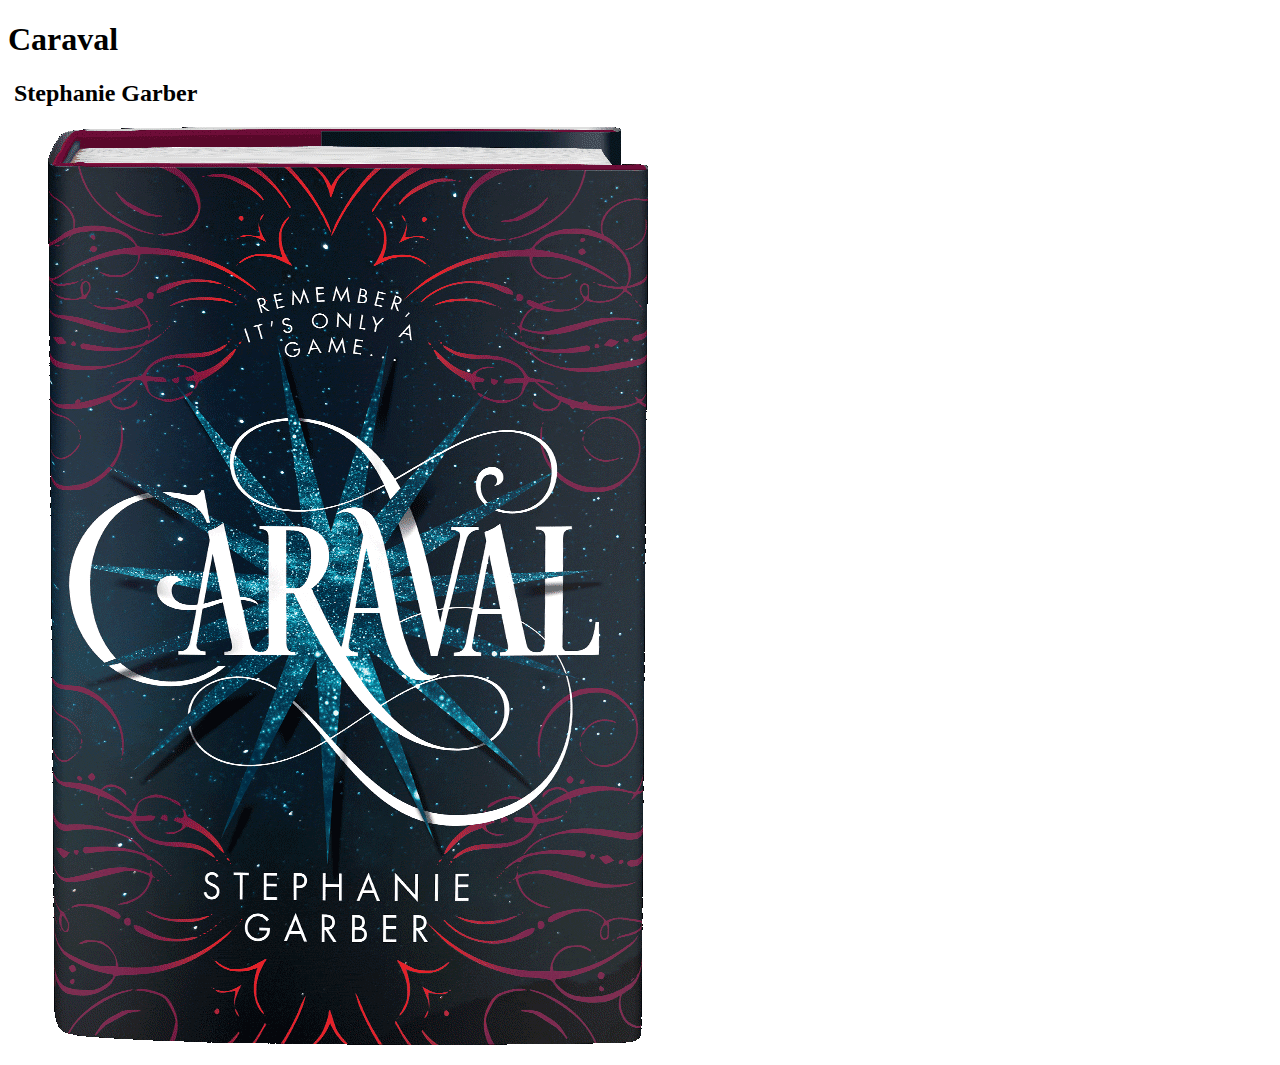
==== www/index.html @ 5167ac13 "Added meta information and image to index.html" ====
<!DOCTYPE html>
<html>
    <head>
        <meta charset="utf-8">
        <meta http-equiv="X-UA-Compatible" content="IE=edge">
        <title>Caraval by Thomas Sapelza</title>
        <meta name="description" content="A interactive Website presenting the book Caraval by Stephanie Garber.">
        <link rel="stylesheet" href="css/style.css">
    </head>
    <body>
        <header>
            <h1>Caraval</h1>
            <h2>&nbsp;Stephanie Garber</h2>
        </header>
        <figure>
            <img src="img/caravalbookshot.gif" alt="Caraval">
        </figure>
    </body>
</html>
<!--

    [[[[[[[[[[[[[[[      ]]]]]]]]]]]]]]]
    [::::::::::::::      ::::::::::::::]
    [::::::::::::::      ::::::::::::::]
    [::::::[[[[[[[:      :]]]]]]]::::::]
    [:::::[                      ]:::::]
    [:::::[                      ]:::::]
    [:::::[                      ]:::::]
    [:::::[                      ]:::::]
    [:::::[     CODE THE WEB     ]:::::]
    [:::::[  http://brackets.io  ]:::::]
    [:::::[                      ]:::::]
    [:::::[                      ]:::::]
    [:::::[                      ]:::::]
    [:::::[                      ]:::::]
    [::::::[[[[[[[:      :]]]]]]]::::::]
    [::::::::::::::      ::::::::::::::]
    [::::::::::::::      ::::::::::::::]
    [[[[[[[[[[[[[[[      ]]]]]]]]]]]]]]]

-->
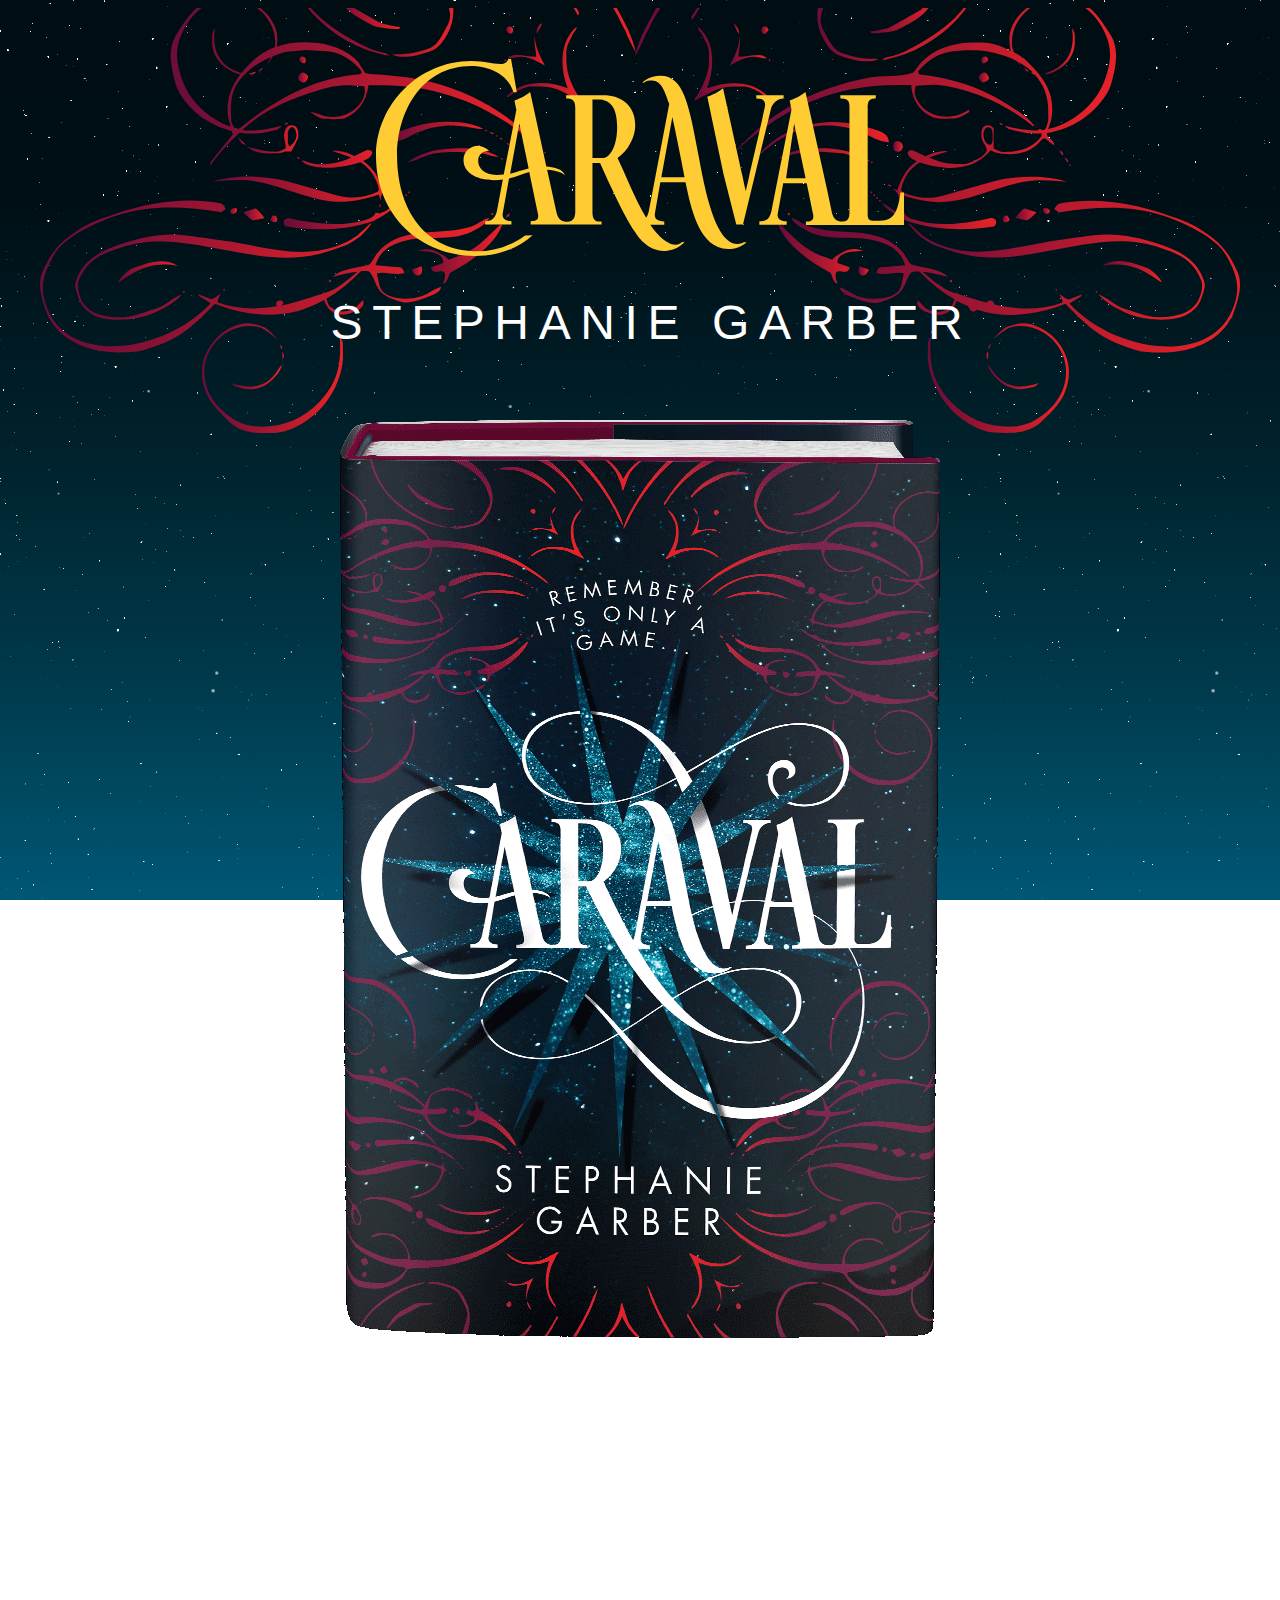
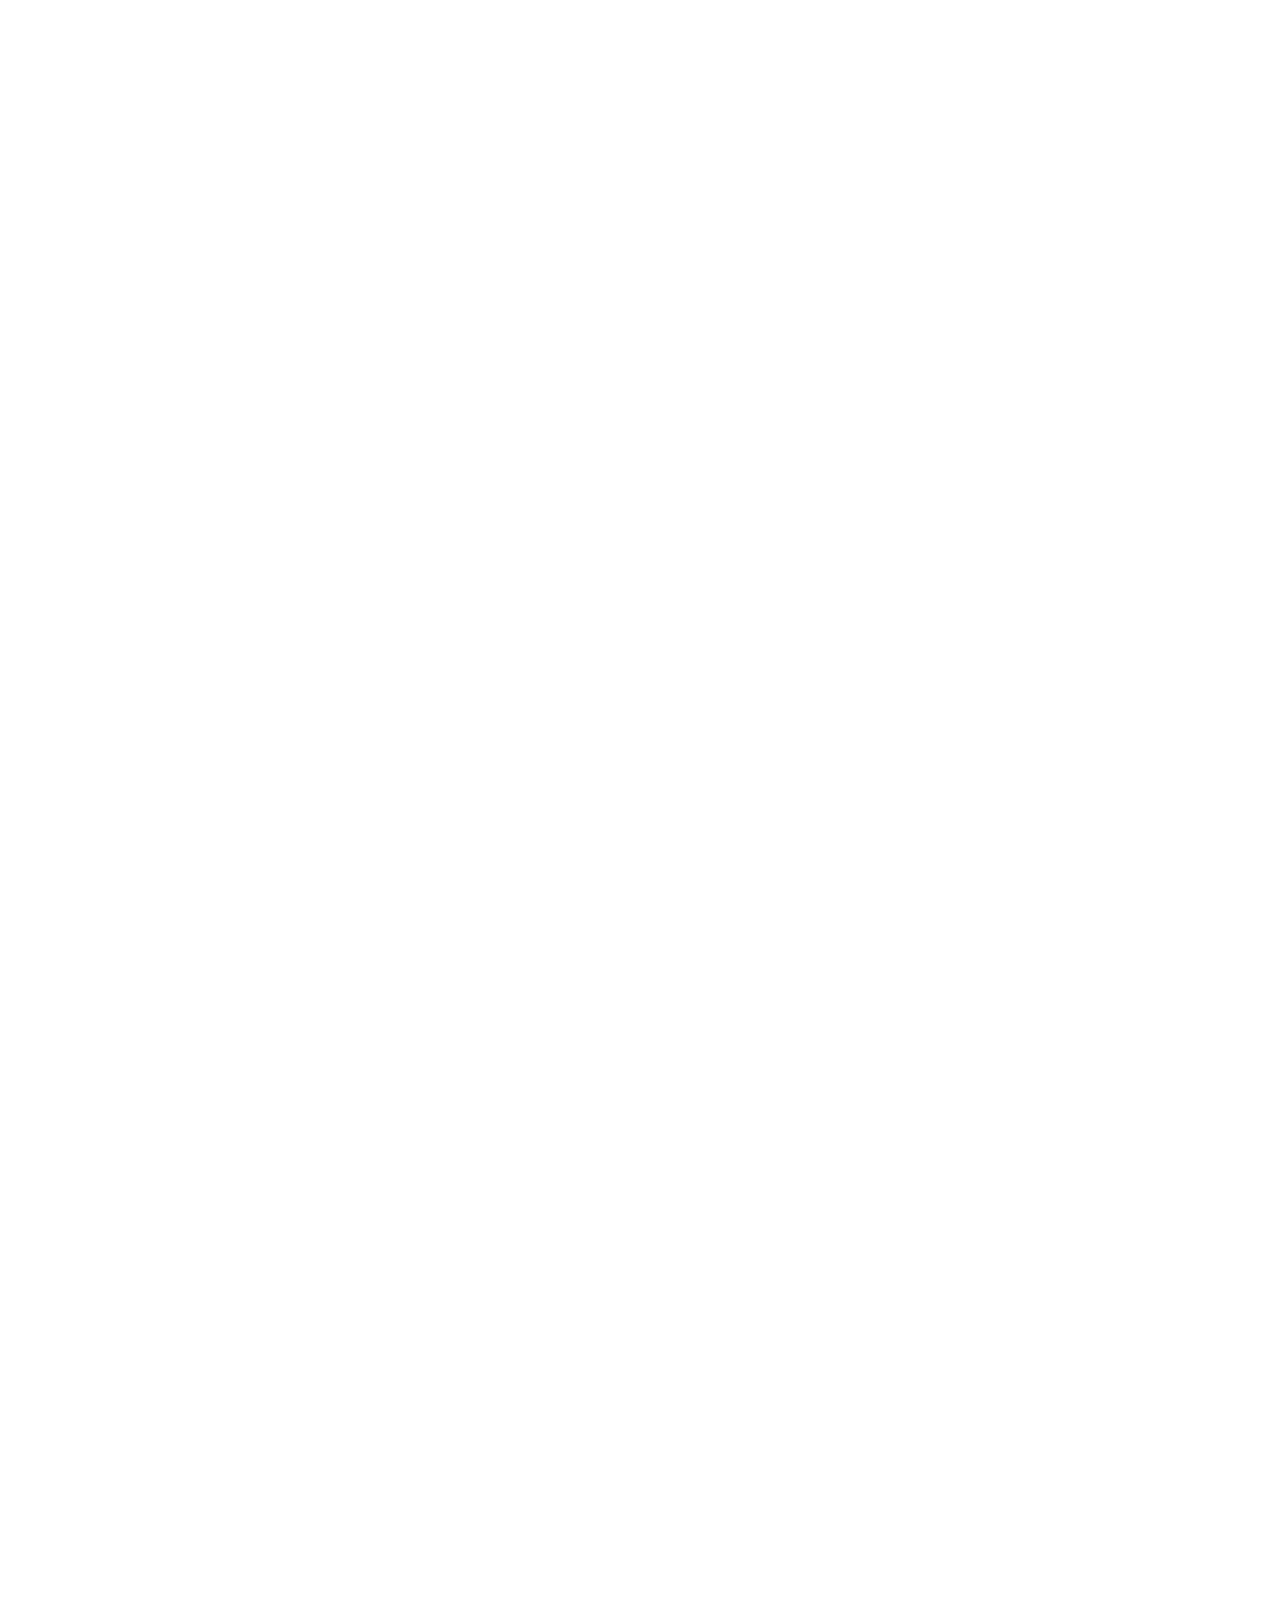
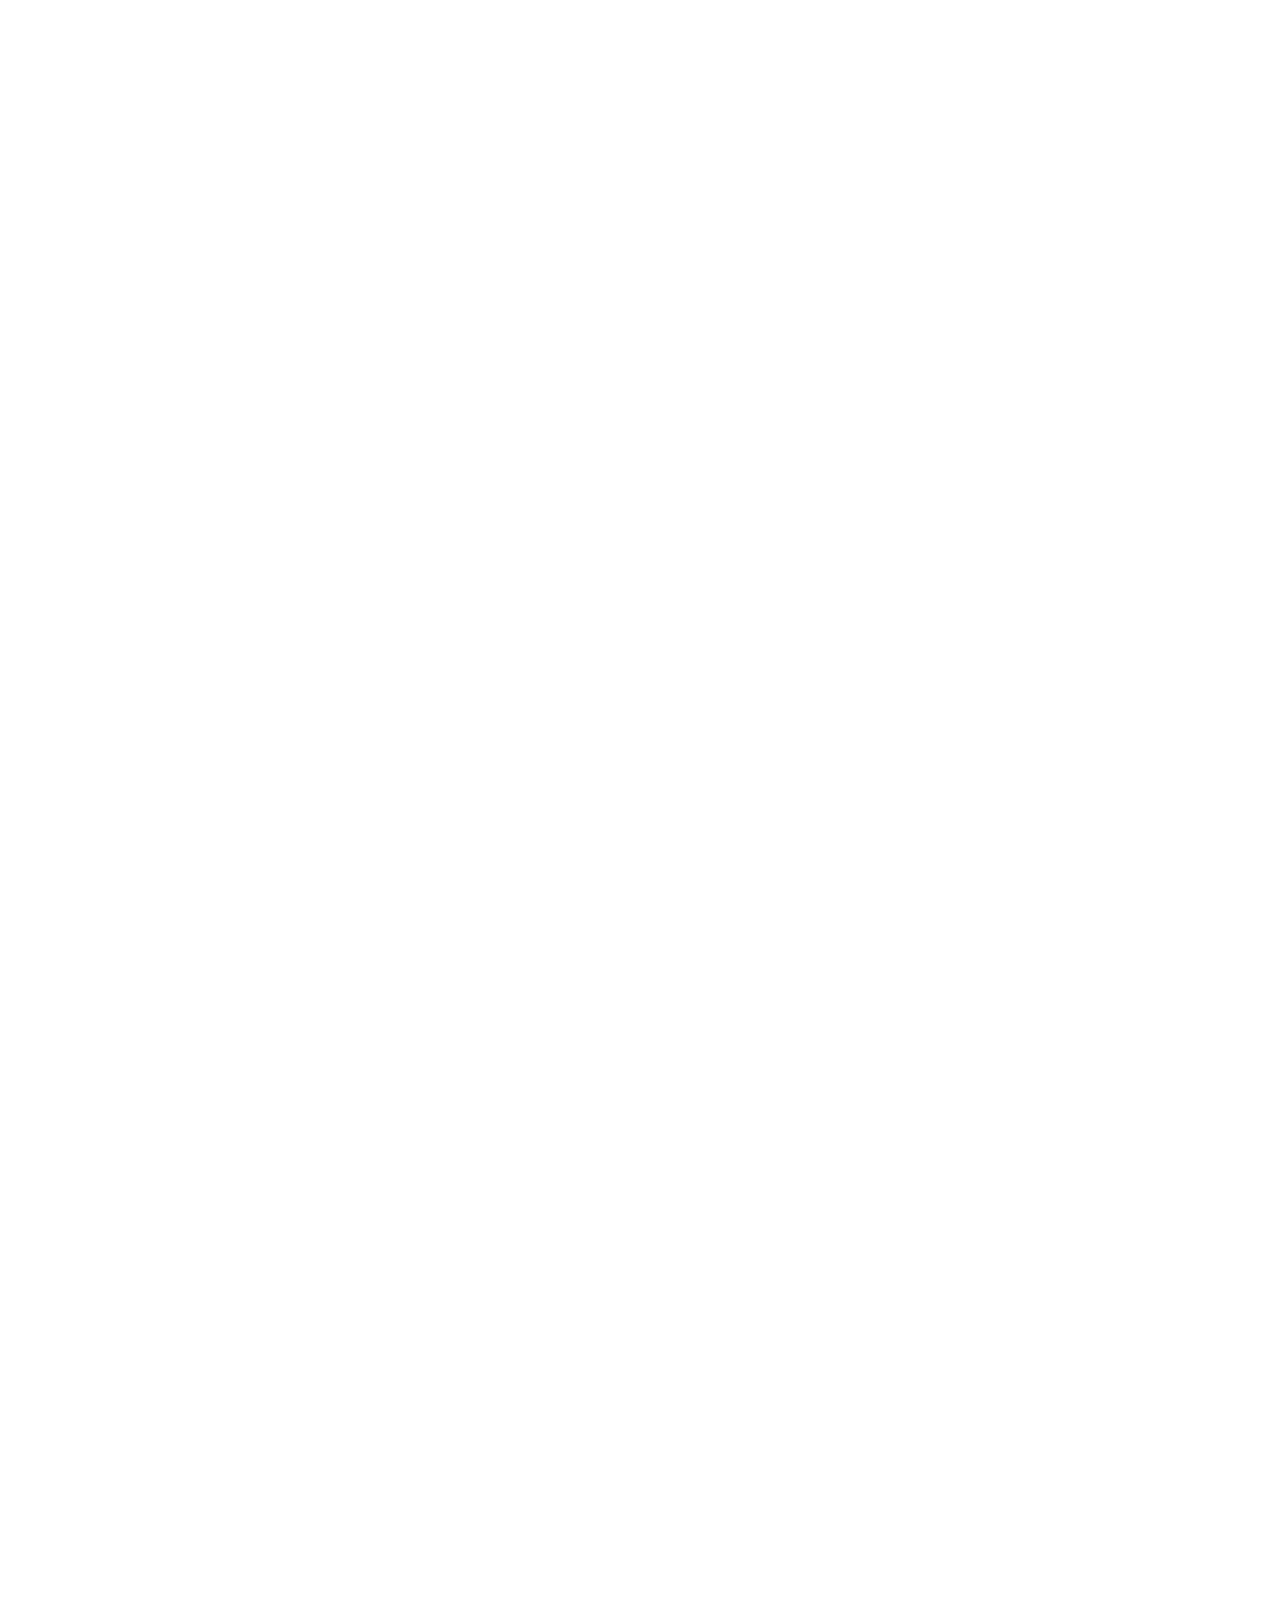
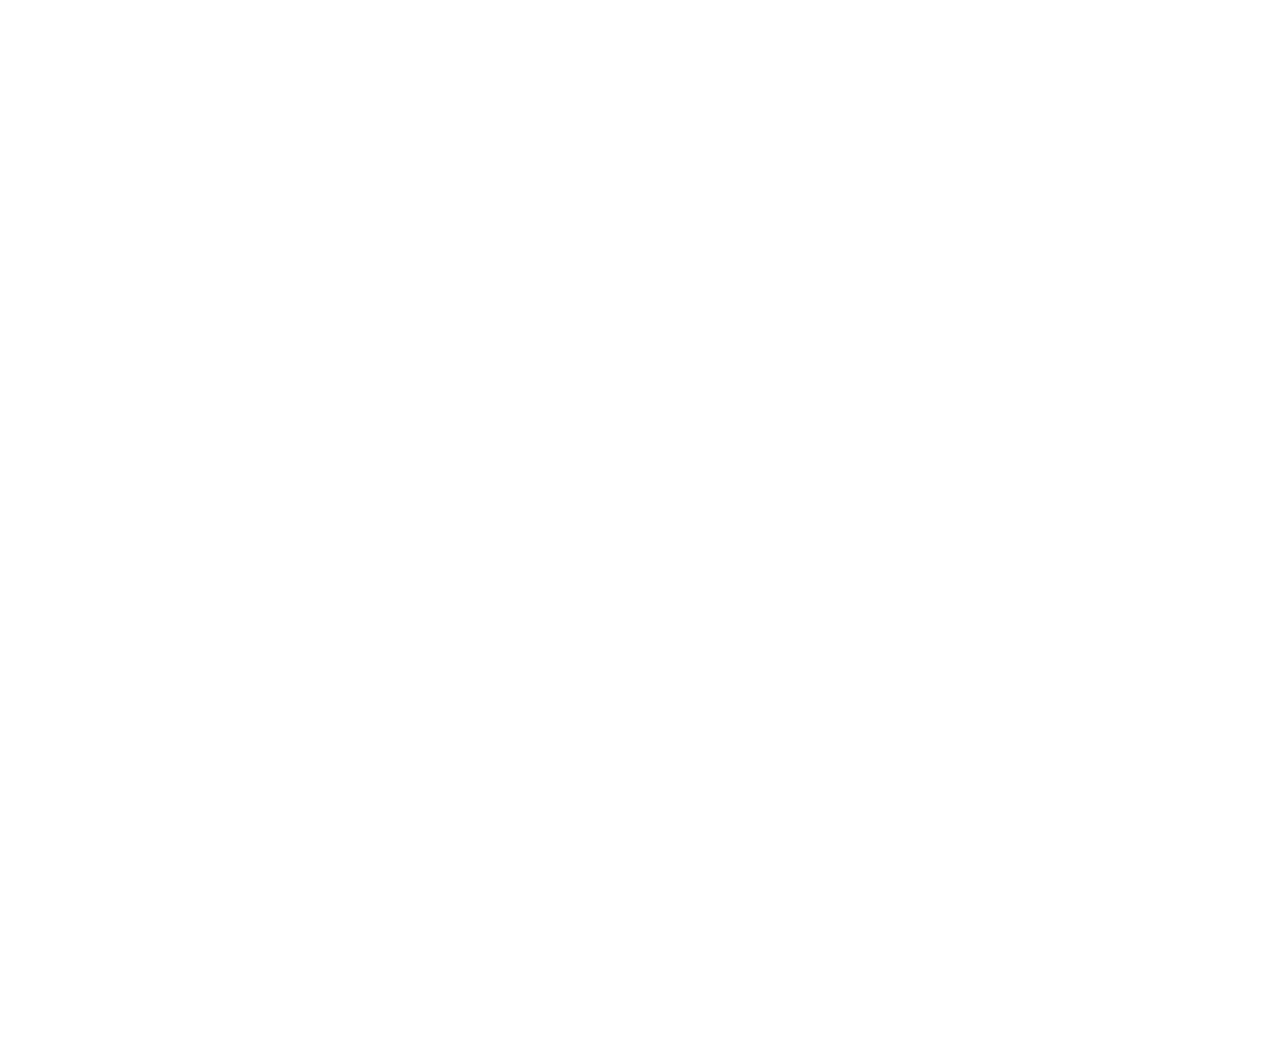
==== commit ed81aa78: "Modified index.html and style.css, added frameworks jQuery and inView" ====
--- a/www/index.html
+++ b/www/index.html
@@ -1,20 +1,48 @@
 <!DOCTYPE html>
-<html>
+<html lang="en-GB">
     <head>
         <meta charset="utf-8">
         <meta http-equiv="X-UA-Compatible" content="IE=edge">
+        <meta name="viewport" id="viewport" content="width=device-width, initial-scale=1">
+        
+        <link rel="icon" href="static/img/favicon.jpg">
+        <link rel="stylesheet" href="static/css/style.css">
+        
+        
         <title>Caraval by Thomas Sapelza</title>
         <meta name="description" content="A interactive Website presenting the book Caraval by Stephanie Garber.">
-        <link rel="stylesheet" href="css/style.css">
     </head>
     <body>
-        <header>
-            <h1>Caraval</h1>
-            <h2>&nbsp;Stephanie Garber</h2>
-        </header>
-        <figure>
-            <img src="img/caravalbookshot.gif" alt="Caraval">
-        </figure>
+        <main>
+            <header>
+                <h1>Caraval</h1>
+                <h2>&nbsp;Stephanie Garber</h2>
+            </header>
+            <figure>
+                <img class="bookcover" src="static/img/Caraval_Bookshot.gif" alt="Caraval">
+            </figure>
+        </main>
+        <div class="wrapper">
+            <div class="section" data-background-color="#f1c40f">
+                <h1>Test</h1>
+            </div>
+            <div class="section" data-background-color="#16a085">
+                <h1>Test</h1>
+            </div> 
+            <div class="section" data-background-color="#2c3e50">
+                <h1>Test</h1>
+            </div> 
+            <div class="section" data-background-color="#e67e22">
+                <h1>Test</h1>
+            </div> 
+            <div class="section" data-background-color="#c0392b">
+                <h1>Test</h1>
+            </div> 
+        </div>
+        
+        <script src="static/js/jquery-3.2.1.min.js"></script>
+        <script src="static/js/in-view.min.js"></script>
+        <script src="static/js/script.js"></script>
     </body>
 </html>
 <!--
--- a/www/static/css/style.css
+++ b/www/static/css/style.css
@@ -0,0 +1,253 @@
+html {
+  box-sizing: border-box;
+}
+
+body {
+    background: #000e14 url('../img/stars.png');
+    background: url('../img/stars.png'), -moz-linear-gradient(top, #000e14 0%, #000e15 21%, #00212b 49%, #003849 74%, #005775 100%);
+    background: url('../img/stars.png'), -webkit-linear-gradient(top, #000e14 0%, #000e15 21%, #00212b 49%, #003849 74%, #005775 100%);
+    background: url('../img/stars.png'), linear-gradient(to bottom, #000e14 0%, #000e15 21%, #00212b 49%, #003849 74%, #005775 100%);
+    filter: progid: DXImageTransform.Microsoft.gradient(startColorstr='#000e14', endColorstr='#005775', GradientType=0);
+    background-attachment: fixed;
+    /* -webkit-font-smoothing: antialiased; */
+    font-family: 'Source Sans Pro', Futura, 'Trebuchet MS', Arial, sans-serif;
+    font-size: 12px;
+    color: #FFF;
+    font-weight: 300;
+}
+
+h1, h2, h3 {
+    text-transform: uppercase;
+    line-height: 1em;
+}
+
+main {
+    margin: 0 auto;
+    background: url('../img/accent.svg') no-repeat center -15em;
+    background-size: 100em;   
+}
+
+header {
+    text-align: center;
+    margin: 1 auto 3em;
+    padding-top: 4.25em;
+}
+
+header h1 {
+    display: block;
+    font-size: 1em;
+    color: transparent;
+    text-indent: -9999999px;
+    width: 44em;
+    padding-bottom: 18%;
+    background: url('../img/caraval.svg') no-repeat top center;
+    margin: auto;
+}
+
+header h2 {
+    font-size: 4em;
+    font-weight: 300;
+    letter-spacing: .2em;
+    margin: 0 auto .75em;
+    padding-bottom: 3%;
+}
+
+img.bookcover {
+    display: block;
+    
+    margin-left: auto;
+    margin-right: auto;
+}
+
+*, *:before, *:after {
+  box-sizing: inherit;
+}
+
+.bg--turquoise {
+  background: #1abc9c;
+}
+
+.bg--green-sea {
+  background: #16a085;
+}
+
+.bg--emerald {
+  background: #2ecc71;
+}
+
+.bg--nephrtis {
+  background: #27ae60;
+}
+
+.bg--peter-river {
+  background: #3498db;
+}
+
+.bg--belize-hole {
+  background: #2980b9;
+}
+
+.bg--midnight-blu {
+  background: #2c3e50;
+}
+
+.bg--midnight-blu {
+  background: #2c3e50;
+}
+
+.bg--amethyst {
+  background: #9b59b6;
+}
+
+.bg--wisteria {
+  background: #8e44ad;
+}
+
+.bg--sun-flower {
+  background: #f1c40f;
+}
+
+.bg--orange {
+  background: #f39c12;
+}
+
+.bg--pumpkin {
+  background: #d35400;
+}
+
+.bg--carrot {
+  background: #e67e22;
+}
+
+.bg--pumpkin {
+  background: #d35400;
+}
+
+.bg--alizarin {
+  background: #e74c3c;
+}
+
+.bg--pomegranate {
+  background: #c0392b;
+}
+
+.bg--clouds {
+  background: #ecf0f1;
+}
+
+.bg--silver {
+  background: #bdc3c7;
+}
+
+.bg--concrete {
+  background: #95a5a6;
+}
+
+.bg--asbestos {
+  background: #7f8c8d;
+}
+
+.bg--dark {
+  background: #222222;
+}
+
+.bg--dark_light {
+  background: #393433;
+    opacity: 
+}
+
+.wrapper {
+  transition: background .5s ease;
+}
+
+.section {
+  height: 100vh;
+  display: flex;
+  justify-content: center;
+  align-items: center;
+}
+
+.short {
+  height: 33.33333vh;
+}
+
+.title {
+  white-space: nowrap;
+  font-weight: 100;
+  font-size: 4vw;
+  color: #ecf0f1;
+}
+
+.title a {
+  color: inherit;
+}
+
+/*#app
+{
+    position:fixed;
+    top:0;
+    right:0;
+    bottom:0;
+    left:0
+}
+
+#app.homepage .page
+{
+    padding-top:0 !important
+}
+
+.scroll-container
+{
+    width:100%;
+    height:100%;
+    position:absolute;
+    overflow:auto;
+    /* -webkit-overflow-scrolling:touch;
+    left:0;
+    top:0
+}
+
+.scroll-container::after
+{
+    clear:both;
+    content:"";
+    display:table
+}
+.scroll-container.showing-modal{overflow:hidden}
+
+.page{padding-top:41px}
+
+@media screen and (min-width: 960px) {
+    .page {
+        padding-top: 0
+    }
+}
+
+.page.loading {
+    height: 100%;
+    display: -webkit-flex;
+    display: -ms-flexbox;
+    display: flex
+}
+
+@media screen and (min-width: 630px)
+{
+    .page.loading
+    {
+        height: calc(100% - 75px)
+    }
+}
+
+@media screen and (min-width: 960px)
+{
+    .page.loading {
+        height: calc(100% - 157px)
+    }
+}
+
+.container
+{
+    max-width: 980px;
+    margin: 0 auto;
+    padding: 0 10px
+}*/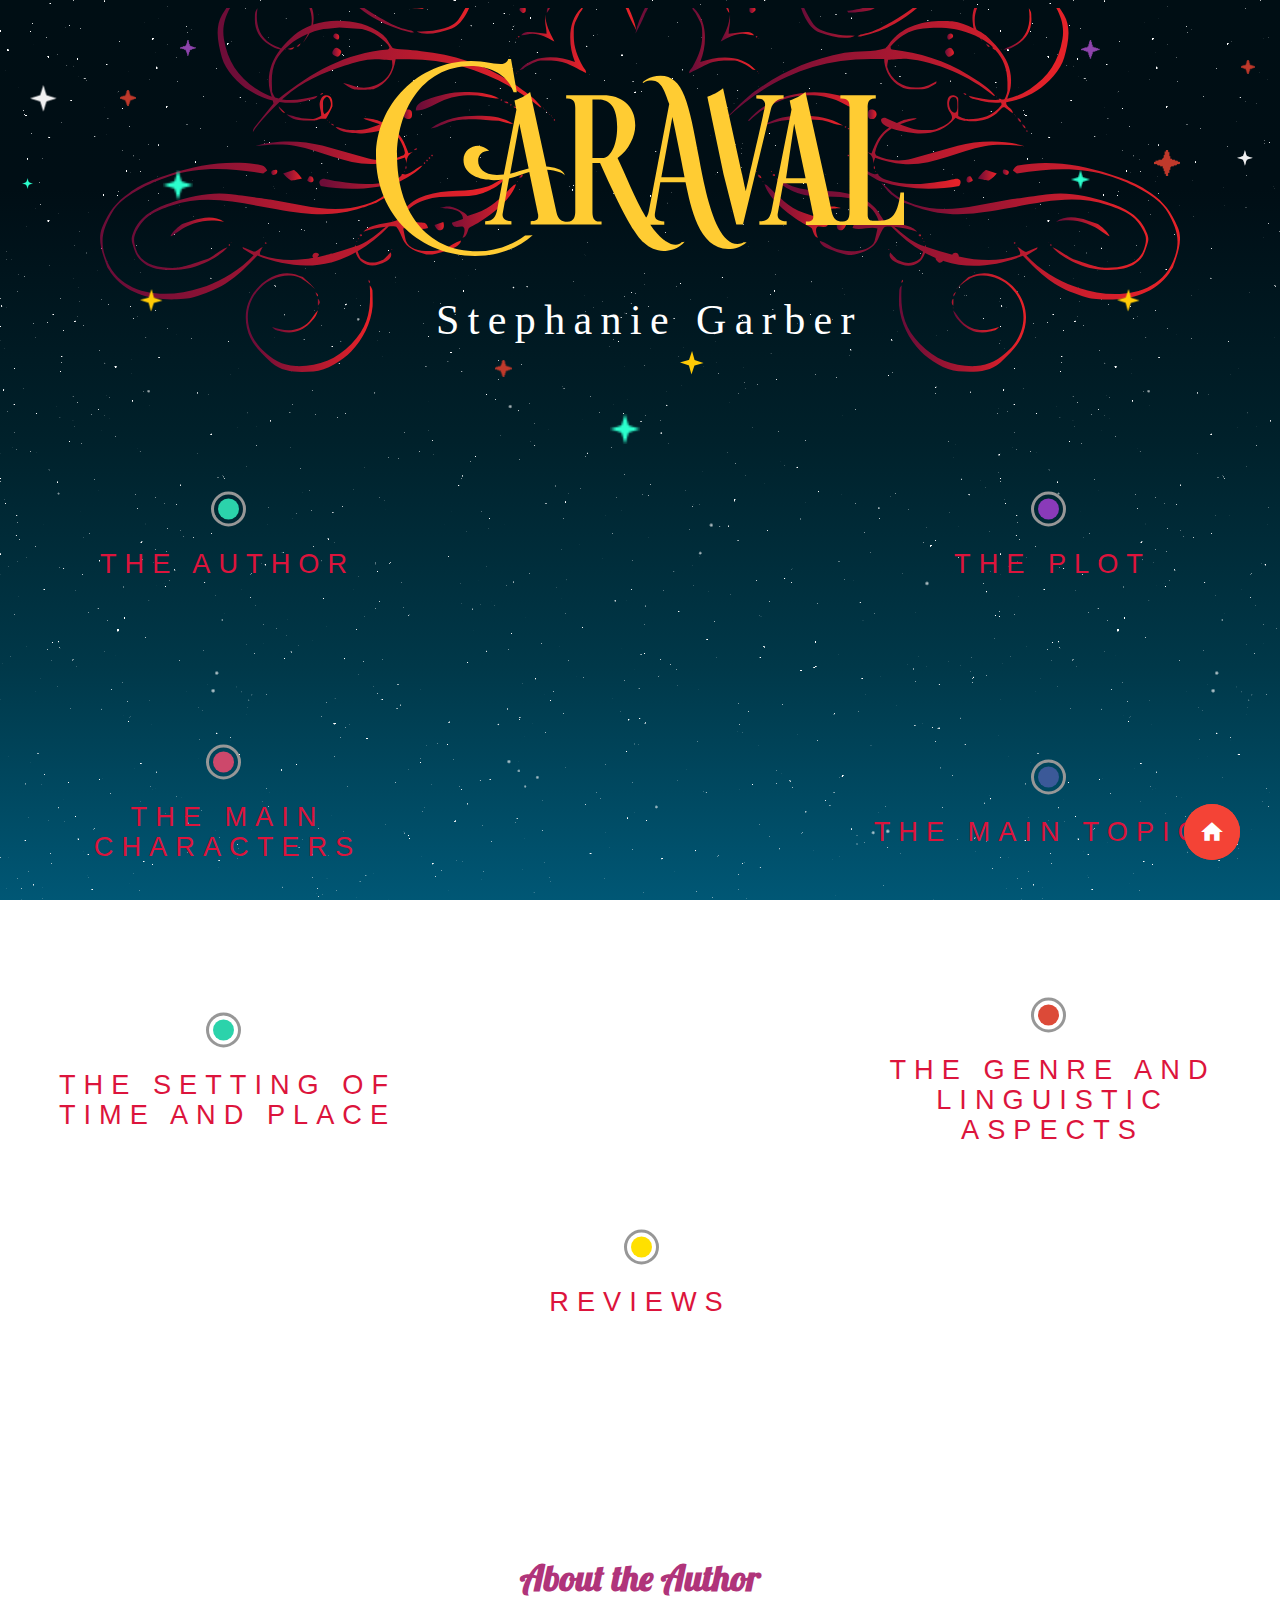
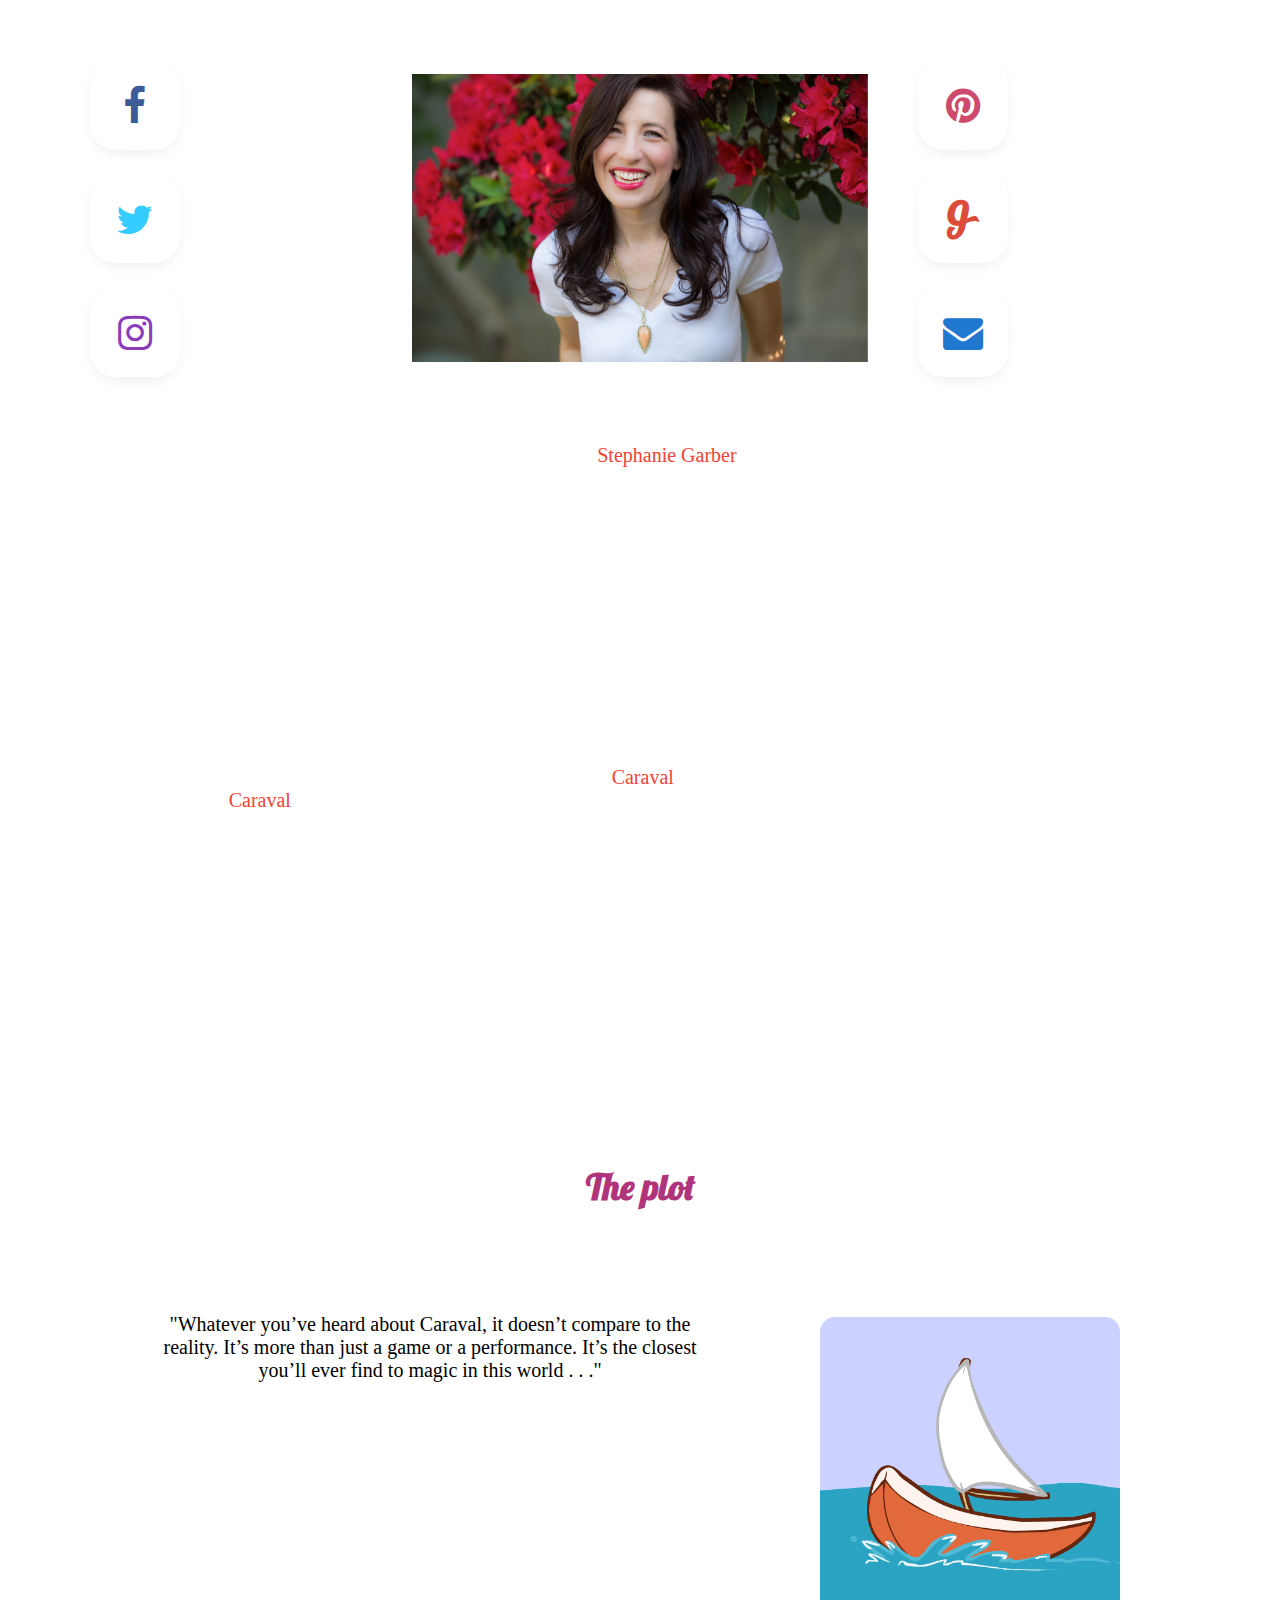
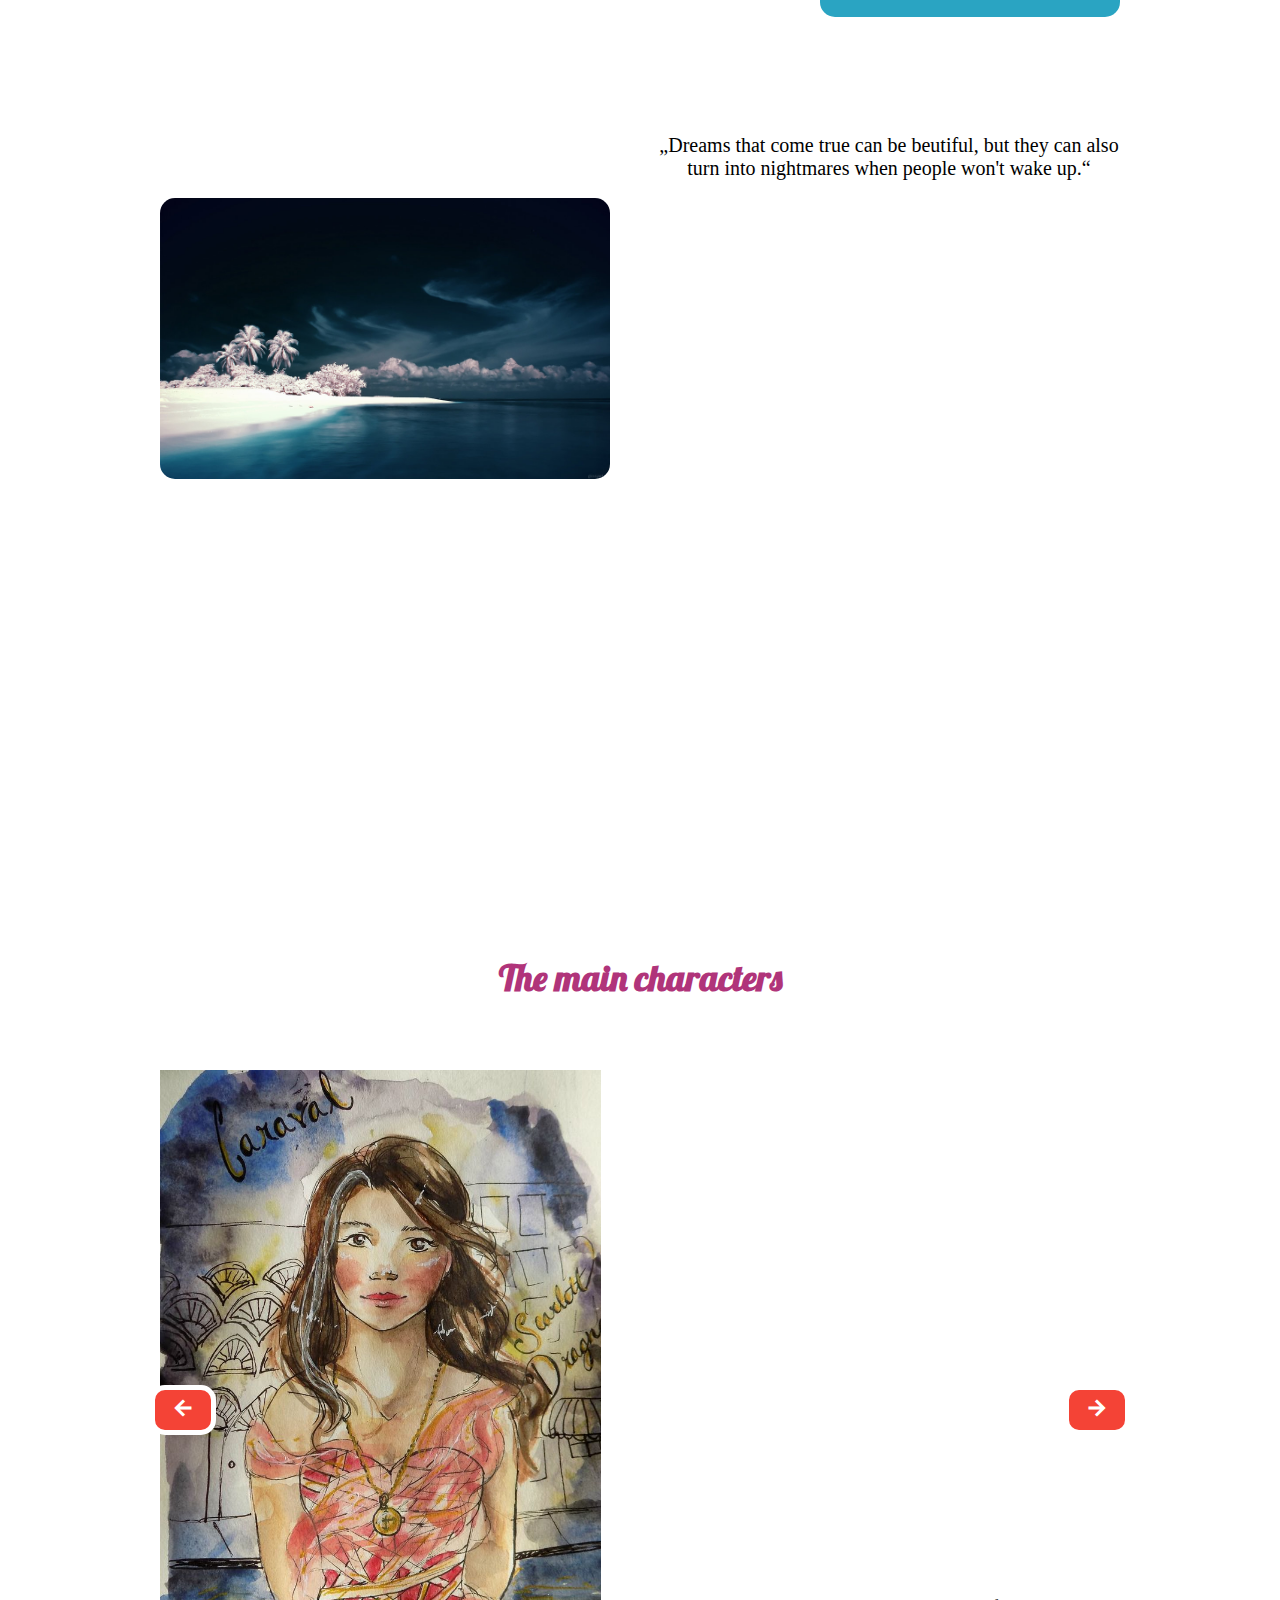
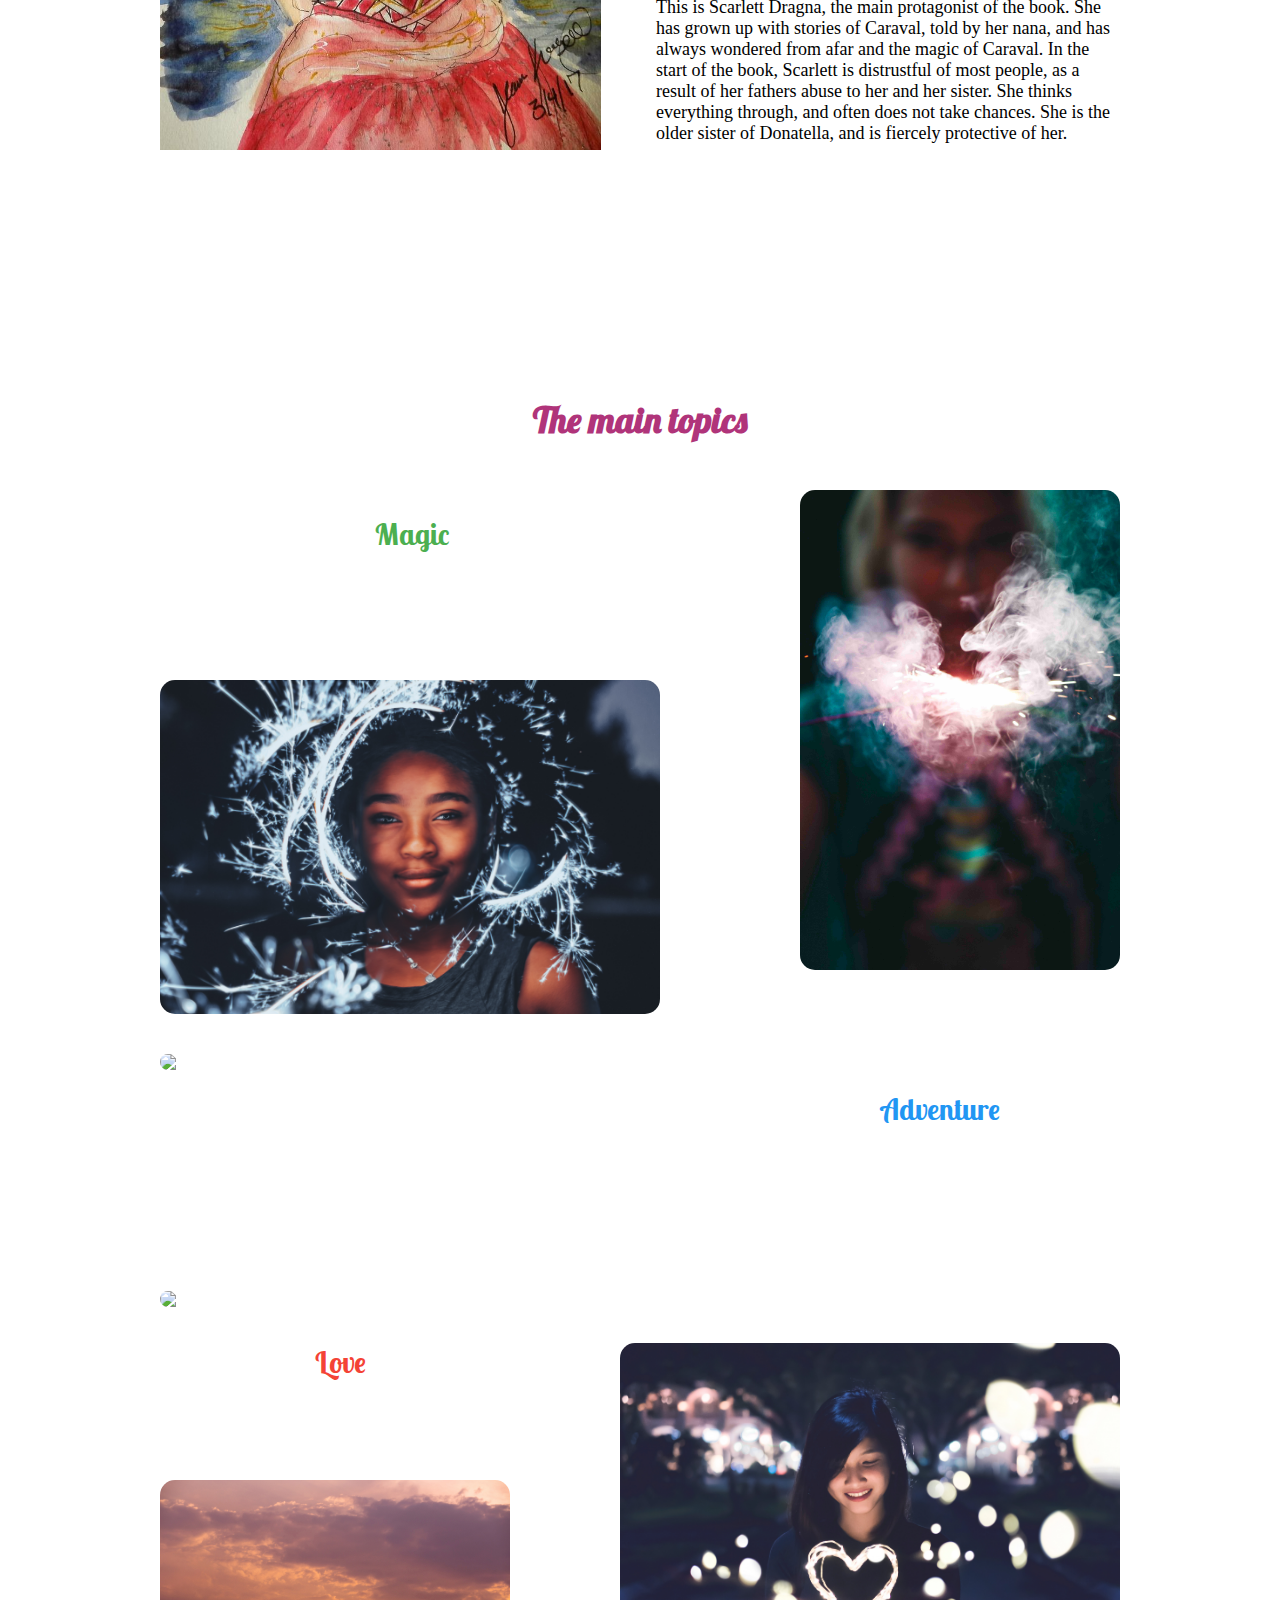
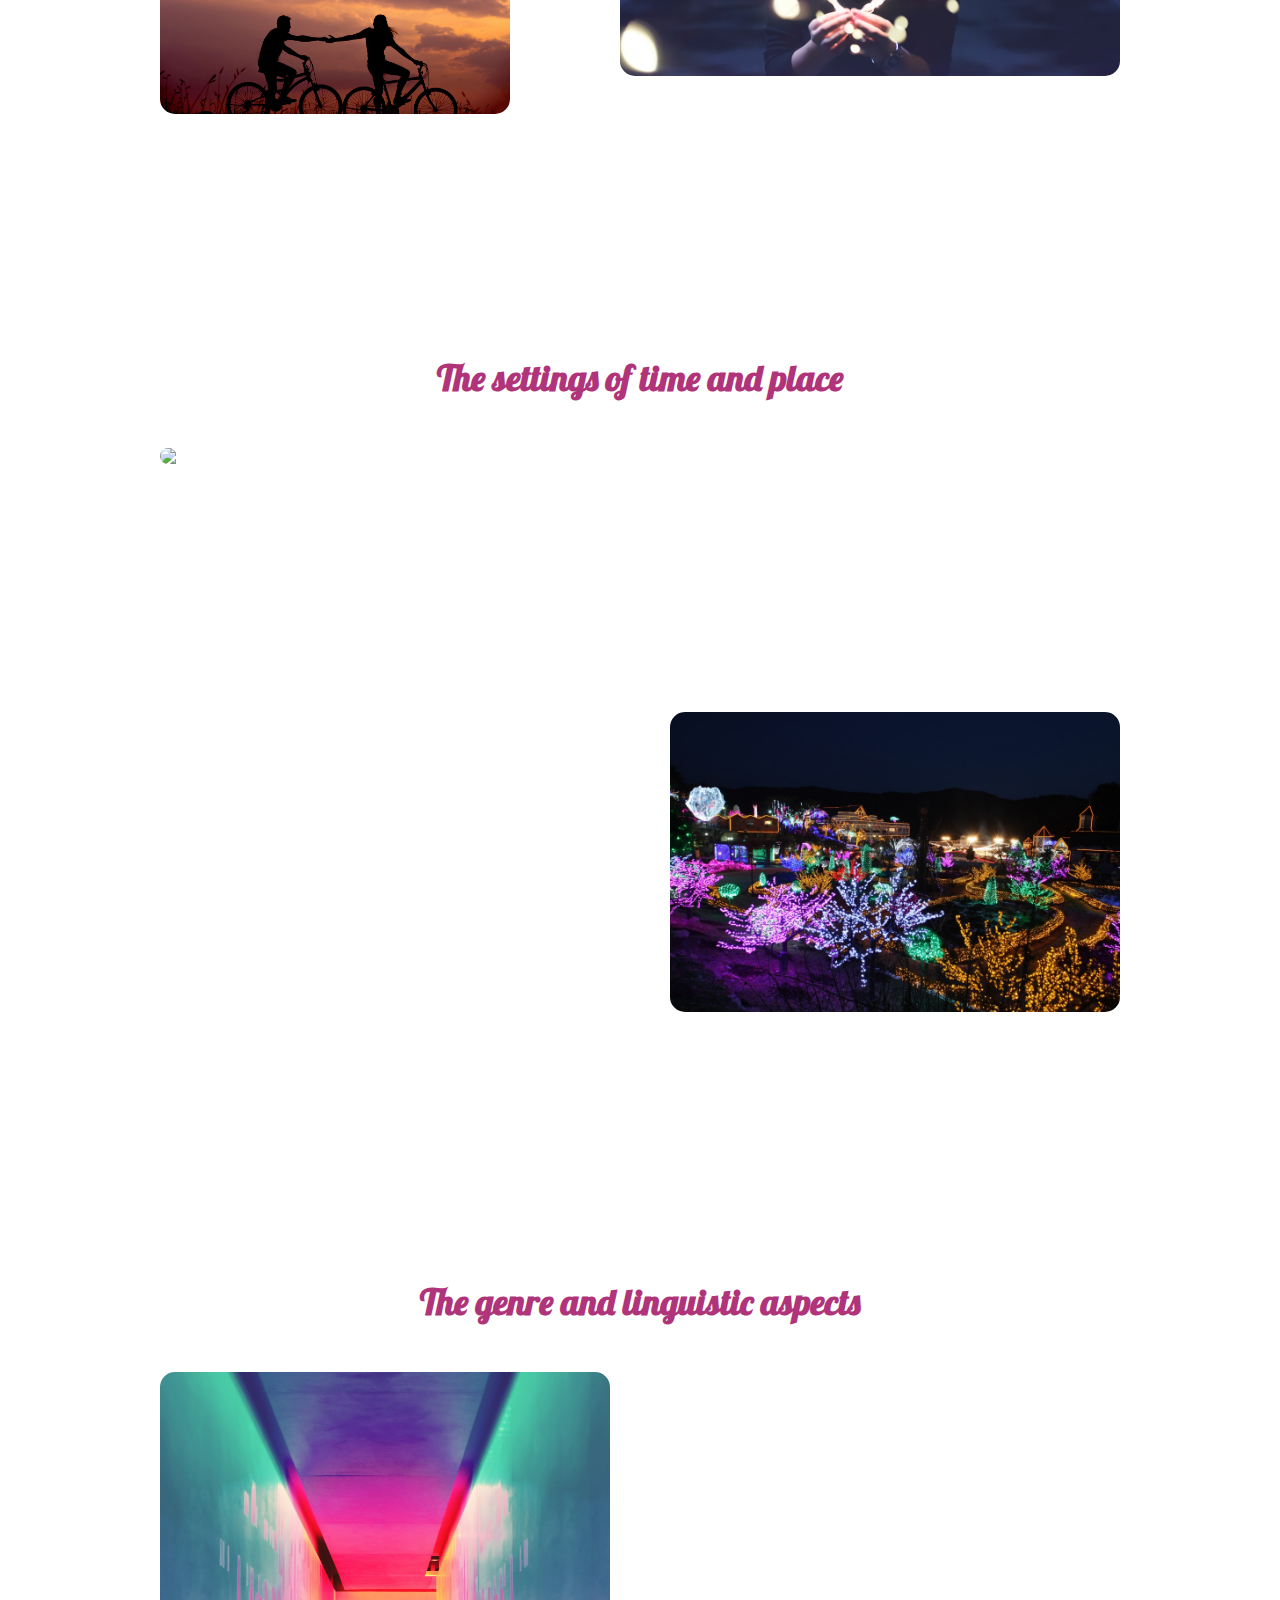
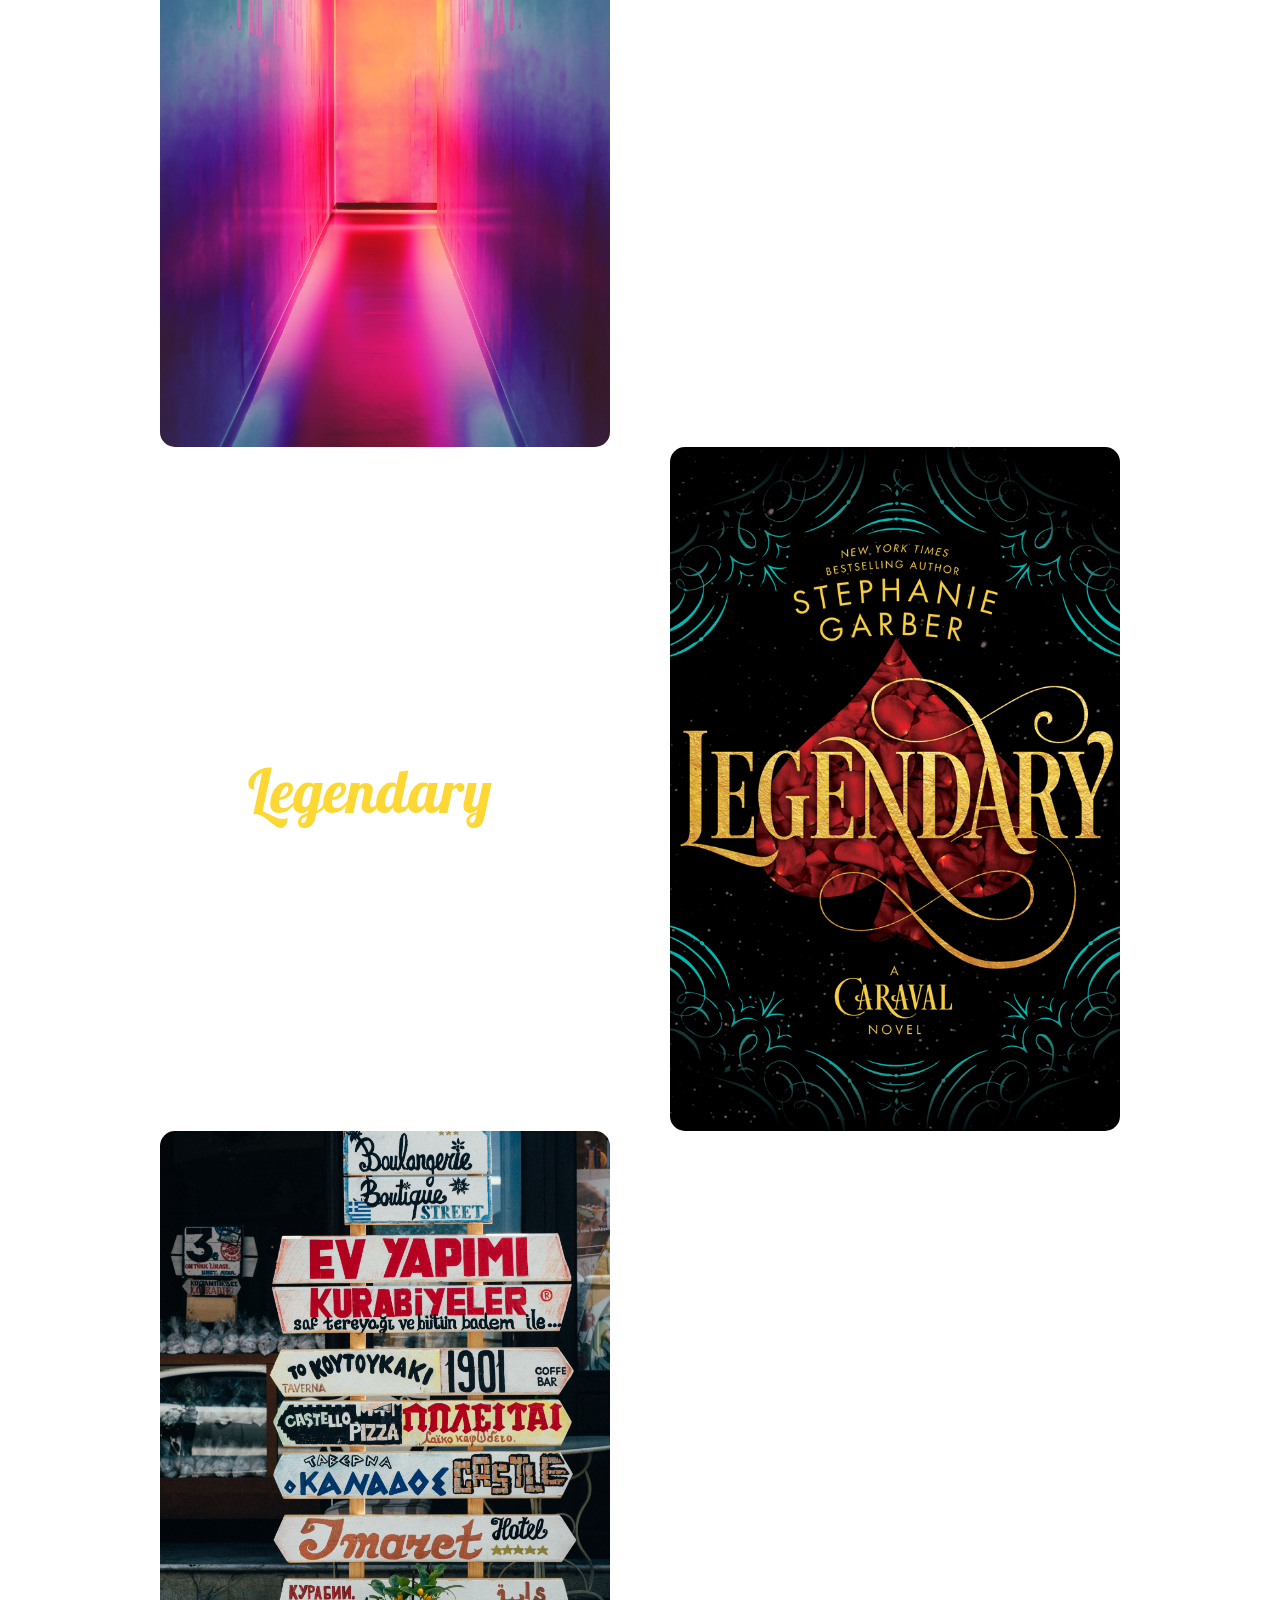
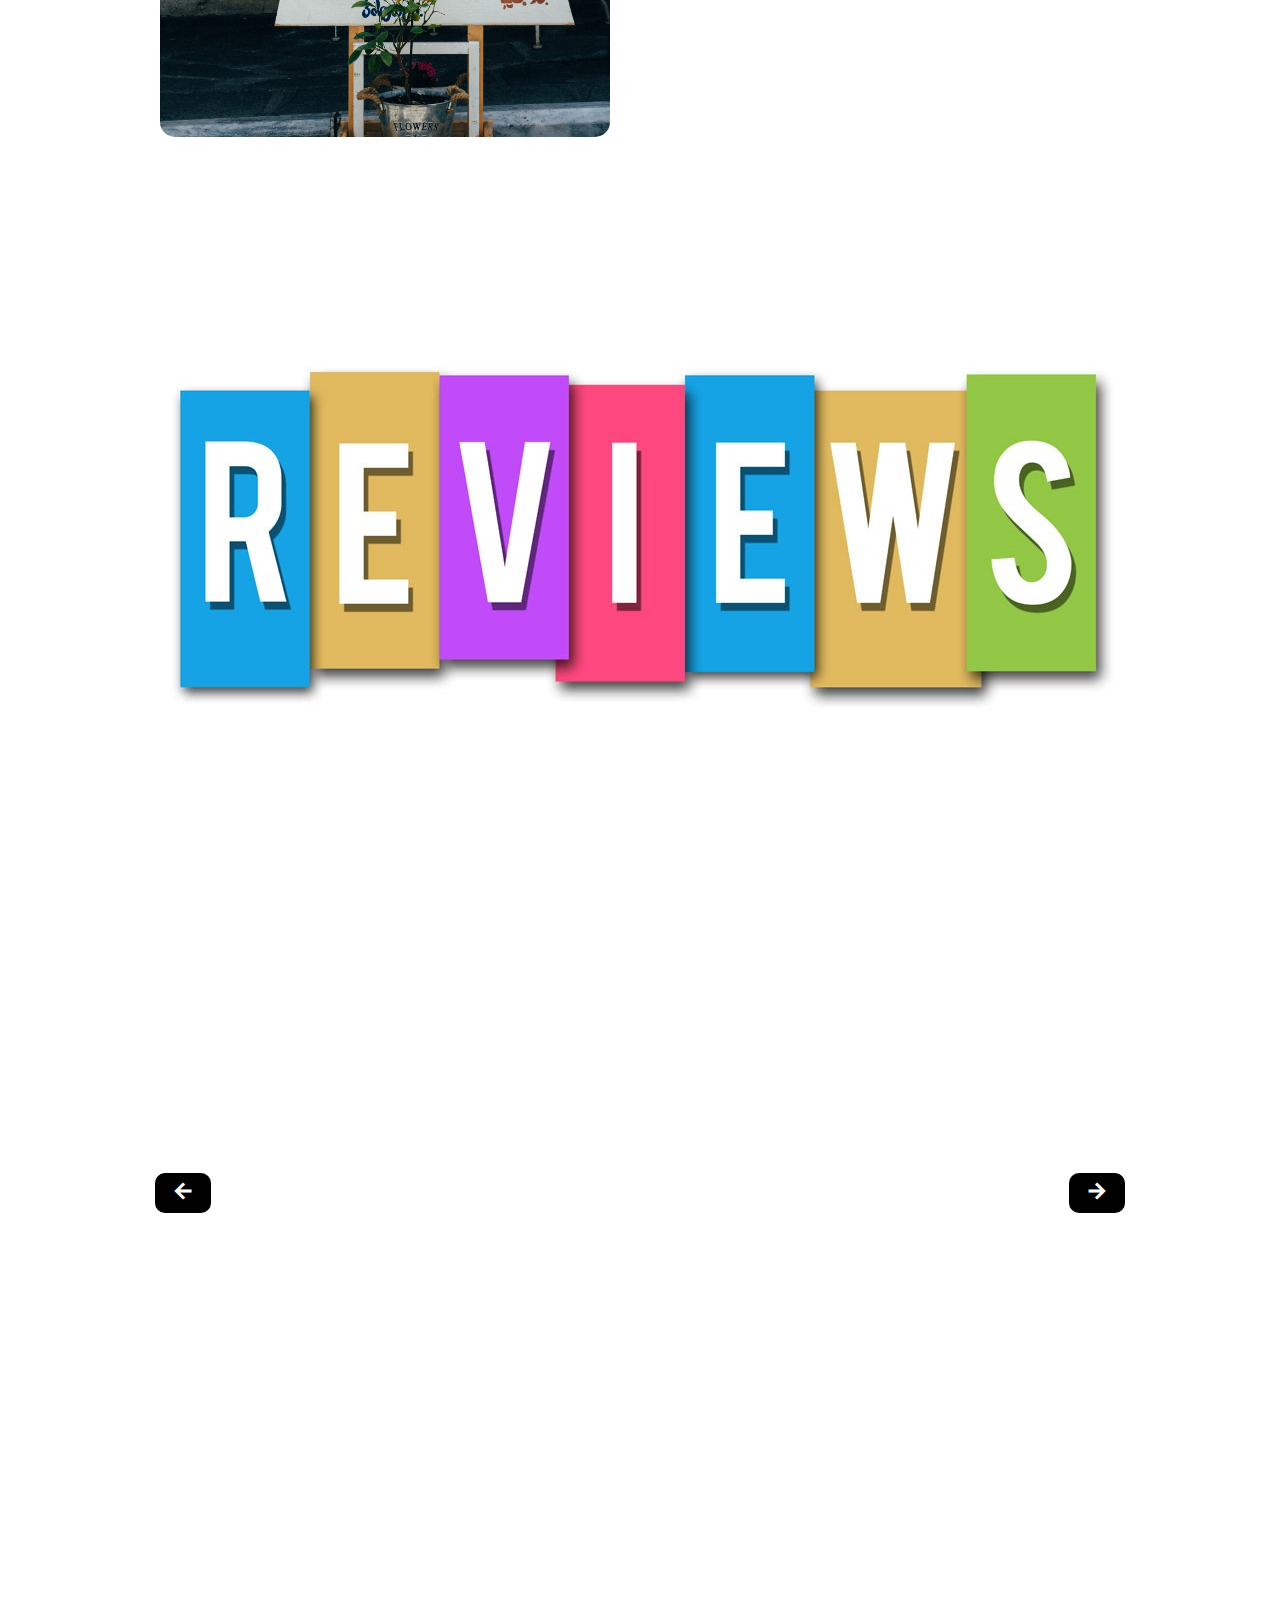
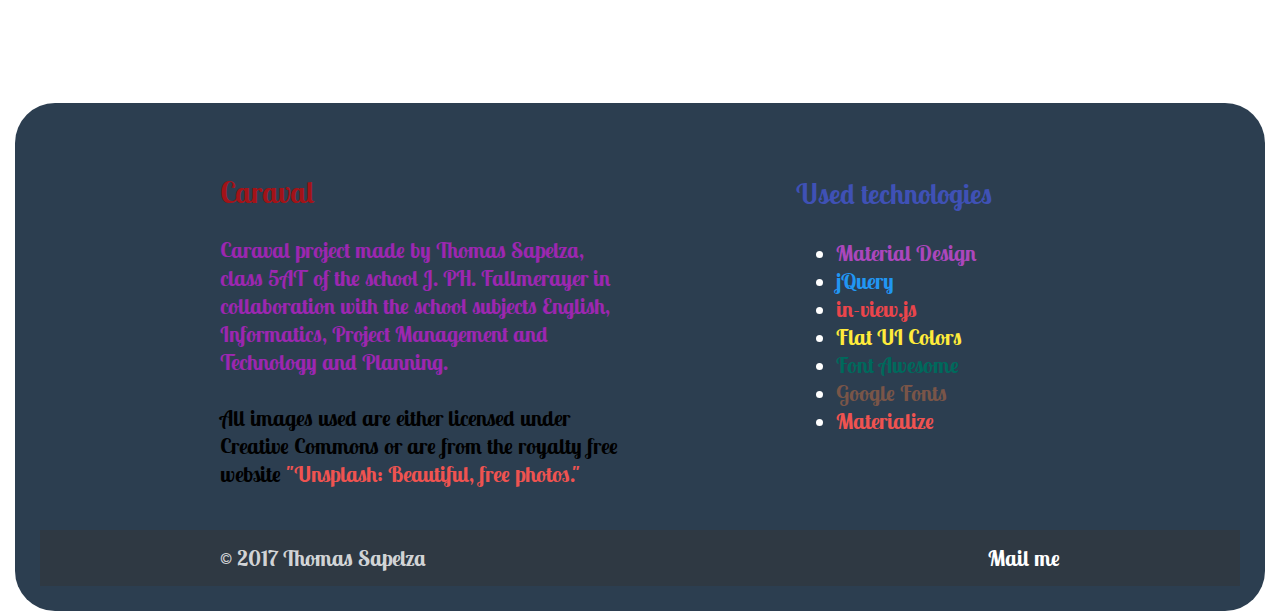
==== commit 281d3c4e: "Caraval-Website release 1.0.0" ====
--- a/www/index.html
+++ b/www/index.html
@@ -1,69 +1,475 @@
 <!DOCTYPE html>
 <html lang="en-GB">
-    <head>
-        <meta charset="utf-8">
-        <meta http-equiv="X-UA-Compatible" content="IE=edge">
-        <meta name="viewport" id="viewport" content="width=device-width, initial-scale=1">
-        
-        <link rel="icon" href="static/img/favicon.jpg">
-        <link rel="stylesheet" href="static/css/style.css">
-        
-        
-        <title>Caraval by Thomas Sapelza</title>
-        <meta name="description" content="A interactive Website presenting the book Caraval by Stephanie Garber.">
-    </head>
-    <body>
-        <main>
-            <header>
-                <h1>Caraval</h1>
-                <h2>&nbsp;Stephanie Garber</h2>
-            </header>
-            <figure>
-                <img class="bookcover" src="static/img/Caraval_Bookshot.gif" alt="Caraval">
-            </figure>
-        </main>
-        <div class="wrapper">
-            <div class="section" data-background-color="#f1c40f">
-                <h1>Test</h1>
-            </div>
-            <div class="section" data-background-color="#16a085">
-                <h1>Test</h1>
-            </div> 
-            <div class="section" data-background-color="#2c3e50">
-                <h1>Test</h1>
-            </div> 
-            <div class="section" data-background-color="#e67e22">
-                <h1>Test</h1>
-            </div> 
-            <div class="section" data-background-color="#c0392b">
-                <h1>Test</h1>
-            </div> 
-        </div>
-        
-        <script src="static/js/jquery-3.2.1.min.js"></script>
-        <script src="static/js/in-view.min.js"></script>
-        <script src="static/js/script.js"></script>
-    </body>
+	<head>
+		<!-- Important Metadata for the browser -->
+		<meta charset="utf-8">
+		<link rel="canonical" href="http://ubuntuserver/~stSapTho/">
+		<meta name="language" content="en-GB">
+		<meta name="viewport" id="viewport" content="width=device-width,initial-scale=1">
+		<meta http-equiv="X-UA-Compatible" content="IE=edge">
+		
+		<!-- Look and feel (UX/UI) -->
+		<link rel="icon" href="favicon.ico">
+		<link type="text/css" rel="stylesheet prefetch" href="https://maxcdn.bootstrapcdn.com/font-awesome/4.7.0/css/font-awesome.min.css">
+		<link type="text/css" rel="stylesheet prefetch" href="https://fonts.googleapis.com/css?family=Lobster|Lobster+Two|Monoton">
+		<link type="text/css" rel="stylesheet" href="static/css/colors.css"/>
+		<link type="text/css" rel="stylesheet" href="static/css/materialicons.css"/>
+		<link type="text/css" rel="stylesheet" href="static/css/floatingActionButton.css">
+		<link type="text/css" rel="stylesheet" href="static/css/slider.css">
+		<link type="text/css" rel="stylesheet" href="static/css/pageFooter.css"/>
+		<link type="text/css" rel="stylesheet" href="static/css/style.css">
+		
+		<!-- Scripts (Framework/Library) -->
+		<script type="text/javascript" charset="utf-8" src="static/js/lib/jquery-3.2.1.min.js"></script>
+		<script type="text/javascript" charset="utf-8" src="static/js/lib/in-view.min.js"></script>
+		
+		<!-- General Metadata -->
+		<title>Caraval by Thomas Sapelza</title>
+		<meta name="description" content="A interactive Website presenting the book Caraval by Stephanie Garber made by Thomas Sapelza">
+		<meta name="keywords" content="caraval, legendary, author, plot, main characters, main topics, characteristics, reviews, young adult, books, writer">
+		<meta name="subject" content="In depth book presentation of Caraval written by Stephanie Garber">
+		<meta name="author" content="Thomas Sapelza, sapelza.thomas@gmail.com">
+		<meta name="reply-to" content="sapelza.thomas@gmail.com">
+		<meta name="Classification" content="07540"> <!-- ***** Books and Literature ***** -->
+		<meta name="Date" content="28/11/2017">
+		
+		<!-- The Open Graph protocol Metadata -->
+		<meta property="og:title" content="Caraval">
+		<meta property="og:site_name" content="Caraval by Thomas Sapelza">
+		<meta property="og:url" content="/index.html">
+		<meta property="og:locale" content="en_GB">
+		<meta property="og:image" content="/static/img/Caraval_Bookshot.gif">
+		<meta property="og:email" content="sapelza.thomas@gmail.com">
+		<meta property="og:description" content="A interactive Website presenting the book Caraval by Stephanie Garber made by Thomas Sapelza">
+		<meta property="og:type" content="book">
+		<meta property="book:author" content="Stephanie Garber, stephanie@stephaniegarberauthor.com">
+		<meta property="book:isbn" content="9781250095251">
+		<meta property="book:release_date " content="2017-01-31">
+	</head>
+	<body>
+		<main>
+			<!-- ### HEADER ### -->
+			<header>
+				<h1>Caraval</h1>
+				<h2>&nbsp;Stephanie Garber</h2>
+				<a href="index.html" class="caraval">
+					<div class="star star-01 white"></div>
+					<div class="star star-02 green"></div>
+					<div class="star star-03 yellow"></div>
+					<div class="star star-04 white"></div>
+					<div class="star star-05 red"></div>
+					<div class="star star-06 green"></div>
+					<div class="star star-07 purple"></div>
+					<div class="star star-08 red"></div>
+					<div class="star star-09 yellow"></div>
+					<div class="star star-10 purple"></div>
+					<div class="star star-11 red"></div>
+					<div class="star star-12 green"></div>
+					<div class="star star-13 green"></div>
+					<div class="star star-14 yellow"></div>
+					<div class="star star-15 red"></div>
+				</a>
+			</header>
+		</main>
+		<!-- ### HOMEPAGE MENU ### -->
+		<div class="homepage_menu">
+			<div class="link-container">
+				<div class="site-links" id="Home">
+					<a href="index.html" class="LinkWrapper">
+						<div class="BookImage">
+					</div>
+					</a>
+					<a href="#Author" class="green circle-icon Author">
+						<div class="icon"></div>
+						The author
+					</a>
+					<a href="#Plot" class="purple circle-icon Plot">
+						<div class="icon"></div>
+						The plot
+					</a>
+					<a href="#MainCharacters" class="pink circle-icon MainCharacters">
+						<div class="icon"></div>
+						The main characters
+					</a>
+					<a href="#MainTopics" class="blue circle-icon MainTopics">
+						<div class="icon"></div>
+						The Main topics
+					</a>
+					<a href="#Characteristics" class="green circle-icon Characteristics">
+						<div class="icon"></div>
+						The setting of time and place
+					</a>
+					<a href="#Characteristics2" class="orange circle-icon Characteristics2">
+						<div class="icon"></div>
+						The genre and linguistic aspects
+					</a>
+					<a href="#Reviews" class="yellow circle-icon Reviews">
+						<div class="icon"></div>
+						Reviews
+					</a>
+				</div>
+			</div>
+		</div>
+		
+		<!-- ### SECTIONS ### -->
+		<div class="section_wrapper">
+			<div class="fixed-action-btn" style="bottom: 40px; right: 40px;">
+				<a class="btn-floating pulse btn-large red-bg" href="#Home">
+					<i class="material-icons">home</i>
+				</a>
+			</div>
+			<!-- AUTHOR -->
+			<div id="section_author" class="section" section-background-color="#2c3e50">
+				<h1 id="Author">&nbsp;</h1>
+				<h1>About the Author</h1>
+				<div class="social-media-links">
+					<div class="author_img"></div>
+					<a class="btn facebook" target="_blank" href="https://www.facebook.com/StephanieGarber.Author">
+						<i class="fa fa-facebook" aria-hidden="true"></i>
+					</a>
+					<a class="btn twitter" target="_blank" href="https://twitter.com/SGarberGirl">
+						<i class="fa fa-twitter" aria-hidden="true"></i>
+					</a>
+					<a class="btn instagram" target="_blank" href="https://www.instagram.com/stephanie_garber/">
+						<i class="fa fa-instagram" aria-hidden="true"></i>
+					</a>
+					<a class="btn pinterest" target="_blank" href="https://www.pinterest.com/stephaniegarber/">
+						<i class="fa fa-pinterest" aria-hidden="true"></i>
+					</a>
+					<a class="btn glide-g" target="_blank" href="https://www.goodreads.com/author/show/14137787.Stephanie_Garber">
+						<i class="fa fa-glide-g" aria-hidden="true"></i>
+					</a>
+					<a class="btn envelope" target="_blank" href="mailto:stephanie@stephaniegarberauthor.com">
+						<i class="fa fa-envelope" aria-hidden="true"></i>
+					</a>
+				</div>
+				<p>
+					This is <strong class="red-text">Stephanie Garber</strong>.
+					<br>
+					When she's not writing, she teaches creative writing at a private college in Northern California, where she's been known to turn assignments into games and take students on field trips that involve book signings.
+					<br><br>
+					Initially, when she didn't wrote books she worked as a barista, a waitress, a bartender, a customer service representative for an energy consulting company, and as a sales girl at Bath and Bodyworks to help pay her bills during college, grad school, and the breaks in between.
+					<br><br>
+					She also spent years working with youth. She worked as a counselor at space themed summer camp, volunteered at a school for deaf children in Mexico, and had taken multiple groups of college students overseas to spend their winter vacations serving at youth hostels in Amsterdam. But out of everything that she's done, writing young adult novels has been her favorite job.
+					<br><br>
+					Her debut fantasy novel, <strong class="red-text">Caraval</strong> is out since 01/31/2017.
+					<br>
+					<strong class="red-text">Caraval</strong> has sold in thirty foreign territories, was the New York Times bestseller for <strong>fifteen</strong> consecutive weeks, the UK's Sundays Times bestseller and also the movie rights were already picked by <em>Twentieth Century Fox</em>.
+					<br><br>
+					Stephanie is currently on the sequel to Caraval called Legendary.
+					<br>
+					The sequel will be puplished on May 29, 2018.
+				</p>
+				<p>&nbsp;</p>
+				
+			</div>
+			<!-- PLOT -->
+			<div id="section_plot" class="section" section-background-color="#16a085">
+				<h1 id="Plot">&nbsp;</h1>
+				<h1>The plot</h1>
+				<div class="part1">
+					<img class="boatimg" src="static/img/section/Plot/boat.gif" alt="A moving boat">
+					<p>
+						<strong class="black-text">
+							"Whatever you’ve heard about Caraval, it doesn’t compare to the reality. It’s more than just a game or a performance. It’s the closest you’ll ever find to magic in this world . . ."
+						</strong>
+						<br>
+						(Caraval Page 9)
+						<br><br>
+						Scarlett has never left the tiny island <i>Conquered Isle of Trisda</i> where she and her beloved sister, Tella, live with their powerful, and cruel, father. Now Scarlett's father has arranged a marriage for her, and Scarlett thinks her dreams of seeing Caraval, the far-away, once-a-year performance where the audience participates in the show, are over.
+						<br><br>
+						But this year, Scarlett's long-dreamt of invitation of Caraval Master Legend finally arrives. With the help of a mysterious sailor named Julian, Tella whisks Scarlett away to the show.
+					</p>
+				</div>
+				<div class="part2">
+					<img class="island" src="static/img/section/Plot/snow_island.jpg" alt="A island covered in snow">
+					<p>
+						<strong class="black-text">
+							„Dreams that come true can be beutiful, but they can also turn into nightmares when people won't wake up.“
+						</strong>
+						<br>
+						(Caraval Page 77)
+						<br><br>
+						Scarlett awakes in a raft with Julian. He says Donatella will be on the island with them. She made it look like Scarlett was kidnapped so she can still marry her Count.
+						When they get on the private island <i>Isla de los Sueños</i> of Caraval Master Legend it is freezing cold, snow everywhere.
+						The only thing open in town is a magical clock shop. They find clothes, food, and a note to Scarlett from Legend.
+						A man opens a portal in one of the clocks, a shortcut into Caraval. Julian tells Scarlett not everyone in Caraval is what they seem and won’t take it.
+						<br><br>
+						Only, as soon as they arrive, Tella is kidnapped by Caraval's mastermind organizer, Legend. It turns out that this season's Caraval revolves around Tella, and whoever finds her first is the winner.
+						<br><br>
+						Scarlett has been told that everything that happens during Caraval is only an elaborate performance. But she nevertheless she enters in a game of love, heartbreak, and magic with the other players in the game. And whether Caraval is real or not, she must find Tella before the five nights of the game are over, a dangerous domino effect of consequences is set off, and her sister disappears forever.
+					</p>
+				</div>
+			</div>
+			<!-- CHARACTERS -->
+			<div id="section_mainCharacters" class="section" section-background-color="#f1c40f">
+				<h1 id="MainCharacters">&nbsp;</h1>
+				<h1>The main characters</h1>
+				<div class="slider-content slider-display-container" style="margin-bottom: 100px">
+					<div class="slider-display-container characterSlides">
+						<img src="static/img/section/MainCharacters/scarlett.jpg" style="height: 700px" alt="Scarlett Dragna">
+						<div class="slider-display-bottomright slider-large slider-container slider-padding-16 slider-white">
+							This is Scarlett Dragna, the main protagonist of the book. She has grown up with stories of Caraval, told by her nana, and has always wondered from afar and the magic of Caraval.
+							In the start of the book, Scarlett is distrustful of most people, as a result of her fathers abuse to her and her sister. She thinks everything through, and often does not take chances. 
+							She is the older sister of Donatella, and is fiercely protective of her.
+						</div>
+					</div>
+					<div class="slider-display-container characterSlides">
+						<img src="static/img/section/MainCharacters/donatella_scarlett.jpg" style="height: 700px" alt="Donatella and Scarlett Dragna">
+						<div class="slider-display-topright slider-large slider-container slider-padding-16 slider-green">
+							On the left you can see Donatella Dragna, also known as Tella.
+							Unlike Scarlett, Tella is impulsive, reckless and wild, and has a lust for danger and adventure. This is the main reason for Scarlett being so protective of her, as she knows she doesn't always think things through.
+						</div>
+					</div>
+					<div class="slider-display-container characterSlides">
+						<img src="static/img/section/MainCharacters/julian.jpg" style="height: 700px" alt="A handsome sailor, Julian Marrero">
+						<div class="slider-display-bottomright slider-large slider-container slider-padding-16 slider-black">
+							This is Julian Marrero, a sailor from the Southern Empire. He's tall and handsome and of course is drawing almost every woman's attention. He had a secret for a long time until Scarlett discovered it, he already played in Caraval before. At the end we find out that Julian is the brother of Caraval Master Legend.
+						</div>
+					</div>
+					<div class="slider-display-container characterSlides">
+						<img src="static/img/section/MainCharacters/dragna.jpg" style="height: 700px" alt="Governor Marcello Dragna">
+						<div class="slider-display-topright slider-large slider-container slider-padding-16 slider-black">
+							This is the Governor Marcello Dragna from the Conquered Isle of Trisda. He is the father of Scarlett and Donatella.
+							He has a huge fortune because of his rum trade and other black market dealings, but because Trisda was one of the Conquered Isles, he lacked power and respect he disred from other regents and nobles of of the Meridian Empire.
+							Because of this Dragna arranged a marriage between Scarlett and a count of a noble family, that would finally grant their own some respectability and would give him more power as well.
+						</div>
+					</div>
+					<button class="slider-button slider-display-left slider-red" onclick="plusDivs(-1, 'characters');">
+						<i class="material-icons">arrow_back</i>
+					</button>
+					<button class="slider-button slider-display-right slider-red" onclick="plusDivs(1, 'characters');">
+						<i class="material-icons">arrow_forward</i>
+					</button>
+				</div>
+			</div>
+			<!-- MAIN TOPCIS -->
+			<div id="section_mainTopics"  class="section" section-background-color="#e67e22">
+				<h1 id="MainTopics">&nbsp;</h1>
+				<h1>The main topics</h1>
+				<div class="mainTopics-Magic">
+					<img class="magic1" src="static/img/section/MainTopics/magic/ariel-lustre-313362.jpg" alt="Magic 1">
+					<h2 class="green-text">Magic</h2>
+					<p>
+						Magic is a big topic in this book.
+						<br><br>
+						Stephanie Garber manages to authentically represent magical elements.
+					</p>
+					<img class="magic2" src="static/img/section/MainTopics/magic/xan-griffin-419096.jpg" alt="Magic 2">
+				</div>
+				<div class="mainTopics-Adventure">
+					<img class="adventure1" src="static/img/section/MainTopics/adventure/andre-benz-290002.jpg" alt="Adventure 1">
+					<h2 class="blue-text">Adventure</h2>
+					<p>
+						Adventure and Fiction takes also a big piece of the topic pie.
+						<br><br>
+						Unbelievable can happen.
+					</p>
+					<img class="adventure2" src="static/img/section/MainTopics/adventure/jonas-verstuyft-352713.jpg" alt="Adventure 2">
+				</div>
+				<div class="mainTopics-Love">
+					<img class="love1" src="static/img/section/MainTopics/love/bart-larue-314562.jpg" alt="Love 1">
+					<h2 class="red-text">Love</h2>
+					<p>
+						Truly a game of love
+					</p>
+					<img class="love2" src="static/img/section/MainTopics/love/everton-vila-140207.jpg" alt="Love 2">
+				</div>
+			</div>
+			<!-- CHARACTERISTICS (The settings of time and place) -->
+			<div id="section_mainCharacteristics" class="section" section-background-color="#8e44ad">
+				<h1 id="Characteristics">&nbsp;</h1>
+				<h1>The settings of time and place</h1>
+				<div class="time">
+					<img class="clock" src="static/img/section/Characteristics/fabrizio-verrecchia-180315.jpg" alt="Clock">
+					<p class="time-text">
+						<strong>Caraval</strong> takes the reader into a historically fantastic setting, a world reminiscent of the 18th century.
+					</p>
+				</div>
+				<div class="place">
+					<img class="town" src="static/img/section/Characteristics/town.jpg" alt="A lightened up town">
+					<p class="place-text">
+						<strong>Caraval</strong> takes place in a fictional world.
+						<br>
+						The Conquered Isle of Trisda is part of the Meridian Empire.
+						<br>
+						<i>Isla de los Sueños</i> instead is a private island of the Caraval Master Legend and is outside of the Meridian Empire.
+					</p>
+				</div>
+			</div>
+			<!-- CHARACTERISTICS2 (The genre and linguistic aspects) -->
+			<div id="section_mainCharacteristics2" class="section" section-background-color="#16a085">
+				<h1 id="Characteristics2">&nbsp;</h1>
+				<h1>The genre and linguistic aspects</h1>
+				<div class="genre">
+					<img class="fiction" src="static/img/section/Characteristics2/efe-kurnaz-315384.jpg" alt="Fiction">
+					<p class="genre-text">
+						Fantasy Fiction
+					</p>
+				</div>
+				<div class="book">
+					<img class="legendary" src="static/img/section/Characteristics2/legendary.jpg" alt="Legendary">
+					<p class="legendary-text">
+						If you want to read more Fantasy Fiction books then wait for release of <i>The Magical Sequel</i> to <strong>Caraval</strong>
+						<br>
+						<strong class="legendary-header yellow-text text-darken-1">
+							Legendary
+						</strong>
+					</p>
+				</div>
+				<div class="language">
+					<img class="languages" src="static/img/section/Characteristics2/soner-eker-255476.jpg" alt="Legendary">
+					<p class="language-text">
+						Garber describes her world, her carnival, with beautiful words and manages to create a picture in front of the reader's mind, and to stimulate the imagination.
+						<br><br>
+						She uses a elevated language, nevertheless the book is very pleasant to read :)
+					</p>
+				</div>
+			</div>
+			<!-- REVIEWS -->
+			<div id="section_reviews" class="section" section-background-color="#ff9800">
+				<h1 id="Reviews">&nbsp;</h1>
+				<img class="header-reviews" src="static/img/section/Reviews/header-reviews.jpg" alt="Reviews">
+				<div class="slider-content slider-display-container">
+					<div class="slider-display-container reviewSlides">
+						<h2>My Review</h2>
+						<p>
+							Caraval was very pleasing to read, even if it took rather long for me because I almost never (sadly) read a book in english.
+							<br>
+							I must say Stephanie managed to make a very fascinating book with her unique and lively writing style, no wonders that it is a bestseller.
+							<br>
+							I'm already wating for the release of Legendary next year :P
+						</p>
+					</div>
+					<div class="slider-display-container reviewSlides">
+						<h2>Common Sense Media</h2>
+						<p>
+							Don't let the magical island setting fool you -- there's nothing laid back about this absorbing tale that's part smoldering forbidden romance, part rescue mission. Yes, it's set on a fantasy island, one readers would probably love to linger on if first-time author Stephanie Garber would let them. Garber doesn't linger on the details of world building -- or even let the characters sit down for a meal (do they ever eat?). Still, the fast pace does have the advantage of keeping readers fully immersed in the mystery as much as the main character, Scarlett. What's real? Who are the performers and who are the other players? Why is Scarlett's sister the one kidnapped, the one tied to the prize? How much danger is she really in?
+							<br><br>
+							Caraval is a zip-through read once you hit the halfway point, with more than a few eye-opening surprises at the end.
+						</p>
+					</div>
+					<div class="slider-display-container reviewSlides">
+						<h2>Entertainment Weekly</h2>
+						<p>
+							The Hunger Games meets The Night Circus.
+							<br><br>
+							<strong>Grade: A-</strong>
+						</p>
+					</div>
+					<div class="slider-display-container reviewSlides">
+						<h2>USA Today</h2>
+						<p>
+							Impressive, original, wondrous.
+						</p>
+					</div>
+					<div class="slider-display-container reviewSlides">
+						<h2>US Weekly</h2>
+						<p>
+							Spellbinding.
+						</p>
+					</div>
+					<div class="slider-display-container reviewSlides">
+						<h2>Publishers Weekly, starred review</h2>
+						<p>
+							Magnificent.
+						</p>
+					</div>
+					<div class="slider-display-container reviewSlides">
+						<h2>Sabaa Tahir, author of An Ember in the Ashes</h2>
+						<p>
+							I lost myself in this world.
+						</p>
+					</div>
+					<div class="slider-display-container reviewSlides">
+						<h2>Renée Ahdieh, author of The Wrath and the Dawn</h2>
+						<p>
+							Beautifully written.
+						</p>
+					</div>
+					<div class="slider-display-container reviewSlides">
+						<h2>Marie Rutkoski, author of The Winner’s Curse</h2>
+						<p>
+							Shimmers with magic.
+						</p>
+					</div>
+					<div class="slider-display-container reviewSlides">
+						<h2>Kiersten White, author of And I Darken</h2>
+						<p>
+							Darkly enchanting.
+						</p>
+					</div>
+					<div class="slider-display-container reviewSlides">
+						<h2>Roshani Chokshi, author of The Star-Touched Queen</h2>
+						<p>
+							Decadent.
+						</p>
+					</div>
+					<div class="slider-display-container reviewSlides">
+						<h2>Stacey Lee, author of Outrun the Moon</h2>
+						<p>
+							Like stepping into a living dream.
+						</p>
+					</div>
+					<div class="slider-display-container reviewSlides">
+						<h2>Kirkus Reviews</h2>
+						<p>
+							Destined to capture imaginations.
+						</p>
+					</div>
+					<div class="slider-display-container reviewSlides">
+						<h2>School Library Journal</h2>
+						<p>
+							Ideal for fans of The Night Circus, Stardust, and The Hunger Games.
+						</p>
+					</div>
+					<button class="slider-button slider-display-left slider-black" onclick="plusDivs(-1, 'reviews');">
+						<i class="material-icons">arrow_back</i>
+					</button>
+					<button class="slider-button slider-display-right slider-black" onclick="plusDivs(1, 'reviews');">
+						<i class="material-icons">arrow_forward</i>
+					</button>
+				</div>
+			</div>
+		</div>
+		
+		<!-- Main Website script -->
+		<script type="text/javascript" charset="utf-8" src="static/js/script.js"></script>
+	</body>
+	<!-- ### FOOTER ### -->
+	<footer class="page-footer">
+		<div class="container">
+			<div class="row">
+				<div class="col l6 s12">
+					<h2 id="footer-header" class="materialize-red-text text-darken-3">Caraval</h2>
+					<p id="footer-project-decription" class="purple-text">
+						Caraval project made by Thomas Sapelza, class 5AT of the school J. PH. Fallmerayer in collaboration with the school subjects English, Informatics, Project Management and Technology and Planning.
+						<br><br>
+						<span id="footer-images-copyright-text">
+							All images used are either licensed under Creative Commons or are from the royalty free website
+							<a id="link-unsplash" class="red-text text-lighten-1" target="_blank" href="https://unsplash.com/">"Unsplash: Beautiful, free photos."</a>
+						</span>
+					</p>
+				</div>
+				<div class="col l4 offset-l2 s12">
+					<h3 id="technology-header" class="indigo-text">Used technologies</h3>
+					<ul>
+						<li><a id="link-material-design" class="purple-text text-lighten-1" target="_blank" href="https://material.io/">Material Design</a></li>
+						<li><a id="link-jQuery" class="blue-text" target="_blank" href="https://jquery.com/" >jQuery</a></li>
+						<li><a id="link-in-viewjs" class="materialize-red-text text-lighten-1" target="_blank" href="https://camwiegert.github.io/in-view/">in-view.js</a></li>
+						<li><a id="link-Flat-UI-Colors" class="yellow-text" target="_blank" href="https://flatuicolors.com/">Flat UI Colors</a></li>
+						<li><a id="link-Font-Awesome" class="teal-text text-darken-3" target="_blank" href="http://fontawesome.io/">Font Awesome</a></li>
+						<li><a id="link-Google-Fonts" class="brown-text" target="_blank" href="https://fonts.google.com/">Google Fonts</a></li>
+						<li><a id="link-Materialize" class="red-text text-lighten-1" target="_blank" href="http://materializecss.com/">Materialize</a></li>
+					</ul>
+				</div>
+			</div>
+		</div>
+		<div class="footer-copyright">
+			<div id="footer-copyright-text" class="container">
+				© 2017 Thomas Sapelza
+				<a id="link-My-Email" class="white-text right" target="_blank" href="mailto:sapelza.thomas@gmail.com">Mail me</a>
+			</div>
+		</div>
+	</footer>
 </html>
-<!--
-
-    [[[[[[[[[[[[[[[      ]]]]]]]]]]]]]]]
-    [::::::::::::::      ::::::::::::::]
-    [::::::::::::::      ::::::::::::::]
-    [::::::[[[[[[[:      :]]]]]]]::::::]
-    [:::::[                      ]:::::]
-    [:::::[                      ]:::::]
-    [:::::[                      ]:::::]
-    [:::::[                      ]:::::]
-    [:::::[     CODE THE WEB     ]:::::]
-    [:::::[  http://brackets.io  ]:::::]
-    [:::::[                      ]:::::]
-    [:::::[                      ]:::::]
-    [:::::[                      ]:::::]
-    [:::::[                      ]:::::]
-    [::::::[[[[[[[:      :]]]]]]]::::::]
-    [::::::::::::::      ::::::::::::::]
-    [::::::::::::::      ::::::::::::::]
-    [[[[[[[[[[[[[[[      ]]]]]]]]]]]]]]]
-
--->--- a/www/static/css/colors.css
+++ b/www/static/css/colors.css
@@ -0,0 +1,2227 @@
+/*** ######################################## ------------ COLORS ------------ ######################################## ***/
+/* Colors from https://flatuicolors.com/ */
+.bg--turquoise {
+	background: #1abc9c;
+}
+
+.bg--green-sea {
+	background: #16a085;
+}
+
+.bg--emerald {
+	background: #2ecc71;
+}
+
+.bg--nephrtis {
+	background: #27ae60;
+}
+
+.bg--peter-river {
+	background: #3498db;
+}
+
+.bg--belize-hole {
+	background: #2980b9;
+}
+
+.bg--midnight-blu {
+	background: #2c3e50;
+}
+
+.bg--amethyst {
+	background: #9b59b6;
+}
+
+.bg--wisteria {
+	background: #8e44ad;
+}
+
+.bg--sun-flower {
+	background: #f1c40f;
+}
+
+.bg--orange {
+	background: #f39c12;
+}
+
+.bg--pumpkin {
+	background: #d35400;
+}
+
+.bg--carrot {
+	background: #e67e22;
+}
+
+.bg--pumpkin {
+	background: #d35400;
+}
+
+.bg--alizarin {
+	background: #e74c3c;
+}
+
+.bg--pomegranate {
+	background: #c0392b;
+}
+
+.bg--clouds {
+	background: #ecf0f1;
+}
+
+.bg--silver {
+	background: #bdc3c7;
+}
+
+.bg--concrete {
+	background: #95a5a6;
+}
+
+.bg--asbestos {
+	background: #7f8c8d;
+}
+
+.bg--dark {
+	background: #222222;
+}
+
+.bg--dark_light {
+	background: #393433;
+	opacity: 
+}
+
+/* Colors from http://materializecss.com/ */
+.materialize-red-bg {
+	background-color: #e51c23 !important;
+}
+
+.materialize-red-text {
+	color: #e51c23 !important;
+}
+
+.materialize-red.lighten-5-bg {
+	background-color: #fdeaeb !important;
+}
+
+.materialize-red-text.text-lighten-5 {
+	color: #fdeaeb !important;
+}
+
+.materialize-red.lighten-4-bg {
+	background-color: #f8c1c3 !important;
+}
+
+.materialize-red-text.text-lighten-4 {
+	color: #f8c1c3 !important;
+}
+
+.materialize-red.lighten-3-bg {
+	background-color: #f3989b !important;
+}
+
+.materialize-red-text.text-lighten-3 {
+	color: #f3989b !important;
+}
+
+.materialize-red.lighten-2-bg {
+	background-color: #ee6e73 !important;
+}
+
+.materialize-red-text.text-lighten-2 {
+	color: #ee6e73 !important;
+}
+
+.materialize-red.lighten-1-bg {
+	background-color: #ea454b !important;
+}
+
+.materialize-red-text.text-lighten-1 {
+	color: #ea454b !important;
+}
+
+.materialize-red.darken-1-bg {
+	background-color: #d0181e !important;
+}
+
+.materialize-red-text.text-darken-1 {
+	color: #d0181e !important;
+}
+
+.materialize-red.darken-2-bg {
+	background-color: #b9151b !important;
+}
+
+.materialize-red-text.text-darken-2 {
+	color: #b9151b !important;
+}
+
+.materialize-red.darken-3-bg {
+	background-color: #a21318 !important;
+}
+
+.materialize-red-text.text-darken-3 {
+	color: #a21318 !important;
+}
+
+.materialize-red.darken-4-bg {
+	background-color: #8b1014 !important;
+}
+
+.materialize-red-text.text-darken-4 {
+	color: #8b1014 !important;
+}
+
+.red-bg {
+	background-color: #F44336 !important;
+}
+
+.red-text {
+	color: #F44336 !important;
+}
+
+.red.lighten-5-bg {
+	background-color: #FFEBEE !important;
+}
+
+.red-text.text-lighten-5 {
+	color: #FFEBEE !important;
+}
+
+.red.lighten-4-bg {
+	background-color: #FFCDD2 !important;
+}
+
+.red-text.text-lighten-4 {
+	color: #FFCDD2 !important;
+}
+
+.red.lighten-3-bg {
+	background-color: #EF9A9A !important;
+}
+
+.red-text.text-lighten-3 {
+	color: #EF9A9A !important;
+}
+
+.red.lighten-2-bg {
+	background-color: #E57373 !important;
+}
+
+.red-text.text-lighten-2 {
+	color: #E57373 !important;
+}
+
+.red.lighten-1-bg {
+	background-color: #EF5350 !important;
+}
+
+.red-text.text-lighten-1 {
+	color: #EF5350 !important;
+}
+
+.red.darken-1-bg {
+	background-color: #E53935 !important;
+}
+
+.red-text.text-darken-1 {
+	color: #E53935 !important;
+}
+
+.red.darken-2-bg {
+	background-color: #D32F2F !important;
+}
+
+.red-text.text-darken-2 {
+	color: #D32F2F !important;
+}
+
+.red.darken-3-bg {
+	background-color: #C62828 !important;
+}
+
+.red-text.text-darken-3 {
+	color: #C62828 !important;
+}
+
+.red.darken-4-bg {
+	background-color: #B71C1C !important;
+}
+
+.red-text.text-darken-4 {
+	color: #B71C1C !important;
+}
+
+.red.accent-1-bg {
+	background-color: #FF8A80 !important;
+}
+
+.red-text.text-accent-1 {
+	color: #FF8A80 !important;
+}
+
+.red.accent-2-bg {
+	background-color: #FF5252 !important;
+}
+
+.red-text.text-accent-2 {
+	color: #FF5252 !important;
+}
+
+.red.accent-3-bg {
+	background-color: #FF1744 !important;
+}
+
+.red-text.text-accent-3 {
+	color: #FF1744 !important;
+}
+
+.red.accent-4-bg {
+	background-color: #D50000 !important;
+}
+
+.red-text.text-accent-4 {
+	color: #D50000 !important;
+}
+
+.pink-bg {
+	background-color: #e91e63 !important;
+}
+
+.pink-text {
+	color: #e91e63 !important;
+}
+
+.pink.lighten-5-bg {
+	background-color: #fce4ec !important;
+}
+
+.pink-text.text-lighten-5 {
+	color: #fce4ec !important;
+}
+
+.pink.lighten-4-bg {
+	background-color: #f8bbd0 !important;
+}
+
+.pink-text.text-lighten-4 {
+	color: #f8bbd0 !important;
+}
+
+.pink.lighten-3-bg {
+	background-color: #f48fb1 !important;
+}
+
+.pink-text.text-lighten-3 {
+	color: #f48fb1 !important;
+}
+
+.pink.lighten-2-bg {
+	background-color: #f06292 !important;
+}
+
+.pink-text.text-lighten-2 {
+	color: #f06292 !important;
+}
+
+.pink.lighten-1-bg {
+	background-color: #ec407a !important;
+}
+
+.pink-text.text-lighten-1 {
+	color: #ec407a !important;
+}
+
+.pink.darken-1-bg {
+	background-color: #d81b60 !important;
+}
+
+.pink-text.text-darken-1 {
+	color: #d81b60 !important;
+}
+
+.pink.darken-2-bg {
+	background-color: #c2185b !important;
+}
+
+.pink-text.text-darken-2 {
+	color: #c2185b !important;
+}
+
+.pink.darken-3-bg {
+	background-color: #ad1457 !important;
+}
+
+.pink-text.text-darken-3 {
+	color: #ad1457 !important;
+}
+
+.pink.darken-4-bg {
+	background-color: #880e4f !important;
+}
+
+.pink-text.text-darken-4 {
+	color: #880e4f !important;
+}
+
+.pink.accent-1-bg {
+	background-color: #ff80ab !important;
+}
+
+.pink-text.text-accent-1 {
+	color: #ff80ab !important;
+}
+
+.pink.accent-2-bg {
+	background-color: #ff4081 !important;
+}
+
+.pink-text.text-accent-2 {
+	color: #ff4081 !important;
+}
+
+.pink.accent-3-bg {
+	background-color: #f50057 !important;
+}
+
+.pink-text.text-accent-3 {
+	color: #f50057 !important;
+}
+
+.pink.accent-4-bg {
+	background-color: #c51162 !important;
+}
+
+.pink-text.text-accent-4 {
+	color: #c51162 !important;
+}
+
+.purple-bg {
+	background-color: #9c27b0 !important;
+}
+
+.purple-text {
+	color: #9c27b0 !important;
+}
+
+.purple.lighten-5-bg {
+	background-color: #f3e5f5 !important;
+}
+
+.purple-text.text-lighten-5 {
+	color: #f3e5f5 !important;
+}
+
+.purple.lighten-4-bg {
+	background-color: #e1bee7 !important;
+}
+
+.purple-text.text-lighten-4 {
+	color: #e1bee7 !important;
+}
+
+.purple.lighten-3-bg {
+	background-color: #ce93d8 !important;
+}
+
+.purple-text.text-lighten-3 {
+	color: #ce93d8 !important;
+}
+
+.purple.lighten-2-bg {
+	background-color: #ba68c8 !important;
+}
+
+.purple-text.text-lighten-2 {
+	color: #ba68c8 !important;
+}
+
+.purple.lighten-1-bg {
+	background-color: #ab47bc !important;
+}
+
+.purple-text.text-lighten-1 {
+	color: #ab47bc !important;
+}
+
+.purple.darken-1-bg {
+	background-color: #8e24aa !important;
+}
+
+.purple-text.text-darken-1 {
+	color: #8e24aa !important;
+}
+
+.purple.darken-2-bg {
+	background-color: #7b1fa2 !important;
+}
+
+.purple-text.text-darken-2 {
+	color: #7b1fa2 !important;
+}
+
+.purple.darken-3-bg {
+	background-color: #6a1b9a !important;
+}
+
+.purple-text.text-darken-3 {
+	color: #6a1b9a !important;
+}
+
+.purple.darken-4-bg {
+	background-color: #4a148c !important;
+}
+
+.purple-text.text-darken-4 {
+	color: #4a148c !important;
+}
+
+.purple.accent-1-bg {
+	background-color: #ea80fc !important;
+}
+
+.purple-text.text-accent-1 {
+	color: #ea80fc !important;
+}
+
+.purple.accent-2-bg {
+	background-color: #e040fb !important;
+}
+
+.purple-text.text-accent-2 {
+	color: #e040fb !important;
+}
+
+.purple.accent-3-bg {
+	background-color: #d500f9 !important;
+}
+
+.purple-text.text-accent-3 {
+	color: #d500f9 !important;
+}
+
+.purple.accent-4-bg {
+	background-color: #aa00ff !important;
+}
+
+.purple-text.text-accent-4 {
+	color: #aa00ff !important;
+}
+
+.deep-purple-bg {
+	background-color: #673ab7 !important;
+}
+
+.deep-purple-text {
+	color: #673ab7 !important;
+}
+
+.deep-purple.lighten-5-bg {
+	background-color: #ede7f6 !important;
+}
+
+.deep-purple-text.text-lighten-5 {
+	color: #ede7f6 !important;
+}
+
+.deep-purple.lighten-4-bg {
+	background-color: #d1c4e9 !important;
+}
+
+.deep-purple-text.text-lighten-4 {
+	color: #d1c4e9 !important;
+}
+
+.deep-purple.lighten-3-bg {
+	background-color: #b39ddb !important;
+}
+
+.deep-purple-text.text-lighten-3 {
+	color: #b39ddb !important;
+}
+
+.deep-purple.lighten-2-bg {
+	background-color: #9575cd !important;
+}
+
+.deep-purple-text.text-lighten-2 {
+	color: #9575cd !important;
+}
+
+.deep-purple.lighten-1-bg {
+	background-color: #7e57c2 !important;
+}
+
+.deep-purple-text.text-lighten-1 {
+	color: #7e57c2 !important;
+}
+
+.deep-purple.darken-1-bg {
+	background-color: #5e35b1 !important;
+}
+
+.deep-purple-text.text-darken-1 {
+	color: #5e35b1 !important;
+}
+
+.deep-purple.darken-2-bg {
+	background-color: #512da8 !important;
+}
+
+.deep-purple-text.text-darken-2 {
+	color: #512da8 !important;
+}
+
+.deep-purple.darken-3-bg {
+	background-color: #4527a0 !important;
+}
+
+.deep-purple-text.text-darken-3 {
+	color: #4527a0 !important;
+}
+
+.deep-purple.darken-4-bg {
+	background-color: #311b92 !important;
+}
+
+.deep-purple-text.text-darken-4 {
+	color: #311b92 !important;
+}
+
+.deep-purple.accent-1-bg {
+	background-color: #b388ff !important;
+}
+
+.deep-purple-text.text-accent-1 {
+	color: #b388ff !important;
+}
+
+.deep-purple.accent-2-bg {
+	background-color: #7c4dff !important;
+}
+
+.deep-purple-text.text-accent-2 {
+	color: #7c4dff !important;
+}
+
+.deep-purple.accent-3-bg {
+	background-color: #651fff !important;
+}
+
+.deep-purple-text.text-accent-3 {
+	color: #651fff !important;
+}
+
+.deep-purple.accent-4-bg {
+	background-color: #6200ea !important;
+}
+
+.deep-purple-text.text-accent-4 {
+	color: #6200ea !important;
+}
+
+.indigo-bg {
+	background-color: #3f51b5 !important;
+}
+
+.indigo-text {
+	color: #3f51b5 !important;
+}
+
+.indigo.lighten-5-bg {
+	background-color: #e8eaf6 !important;
+}
+
+.indigo-text.text-lighten-5 {
+	color: #e8eaf6 !important;
+}
+
+.indigo.lighten-4-bg {
+	background-color: #c5cae9 !important;
+}
+
+.indigo-text.text-lighten-4 {
+	color: #c5cae9 !important;
+}
+
+.indigo.lighten-3-bg {
+	background-color: #9fa8da !important;
+}
+
+.indigo-text.text-lighten-3 {
+	color: #9fa8da !important;
+}
+
+.indigo.lighten-2-bg {
+	background-color: #7986cb !important;
+}
+
+.indigo-text.text-lighten-2 {
+	color: #7986cb !important;
+}
+
+.indigo.lighten-1-bg {
+	background-color: #5c6bc0 !important;
+}
+
+.indigo-text.text-lighten-1 {
+	color: #5c6bc0 !important;
+}
+
+.indigo.darken-1-bg {
+	background-color: #3949ab !important;
+}
+
+.indigo-text.text-darken-1 {
+	color: #3949ab !important;
+}
+
+.indigo.darken-2-bg {
+	background-color: #303f9f !important;
+}
+
+.indigo-text.text-darken-2 {
+	color: #303f9f !important;
+}
+
+.indigo.darken-3-bg {
+	background-color: #283593 !important;
+}
+
+.indigo-text.text-darken-3 {
+	color: #283593 !important;
+}
+
+.indigo.darken-4-bg {
+	background-color: #1a237e !important;
+}
+
+.indigo-text.text-darken-4 {
+	color: #1a237e !important;
+}
+
+.indigo.accent-1-bg {
+	background-color: #8c9eff !important;
+}
+
+.indigo-text.text-accent-1 {
+	color: #8c9eff !important;
+}
+
+.indigo.accent-2-bg {
+	background-color: #536dfe !important;
+}
+
+.indigo-text.text-accent-2 {
+	color: #536dfe !important;
+}
+
+.indigo.accent-3-bg {
+	background-color: #3d5afe !important;
+}
+
+.indigo-text.text-accent-3 {
+	color: #3d5afe !important;
+}
+
+.indigo.accent-4-bg {
+	background-color: #304ffe !important;
+}
+
+.indigo-text.text-accent-4 {
+	color: #304ffe !important;
+}
+
+.blue-bg {
+	background-color: #2196F3 !important;
+}
+
+.blue-text {
+	color: #2196F3 !important;
+}
+
+.blue.lighten-5-bg {
+	background-color: #E3F2FD !important;
+}
+
+.blue-text.text-lighten-5 {
+	color: #E3F2FD !important;
+}
+
+.blue.lighten-4-bg {
+	background-color: #BBDEFB !important;
+}
+
+.blue-text.text-lighten-4 {
+	color: #BBDEFB !important;
+}
+
+.blue.lighten-3-bg {
+	background-color: #90CAF9 !important;
+}
+
+.blue-text.text-lighten-3 {
+	color: #90CAF9 !important;
+}
+
+.blue.lighten-2-bg {
+	background-color: #64B5F6 !important;
+}
+
+.blue-text.text-lighten-2 {
+	color: #64B5F6 !important;
+}
+
+.blue.lighten-1-bg {
+	background-color: #42A5F5 !important;
+}
+
+.blue-text.text-lighten-1 {
+	color: #42A5F5 !important;
+}
+
+.blue.darken-1-bg {
+	background-color: #1E88E5 !important;
+}
+
+.blue-text.text-darken-1 {
+	color: #1E88E5 !important;
+}
+
+.blue.darken-2-bg {
+	background-color: #1976D2 !important;
+}
+
+.blue-text.text-darken-2 {
+	color: #1976D2 !important;
+}
+
+.blue.darken-3-bg {
+	background-color: #1565C0 !important;
+}
+
+.blue-text.text-darken-3 {
+	color: #1565C0 !important;
+}
+
+.blue.darken-4-bg {
+	background-color: #0D47A1 !important;
+}
+
+.blue-text.text-darken-4 {
+	color: #0D47A1 !important;
+}
+
+.blue.accent-1-bg {
+	background-color: #82B1FF !important;
+}
+
+.blue-text.text-accent-1 {
+	color: #82B1FF !important;
+}
+
+.blue.accent-2-bg {
+	background-color: #448AFF !important;
+}
+
+.blue-text.text-accent-2 {
+	color: #448AFF !important;
+}
+
+.blue.accent-3-bg {
+	background-color: #2979FF !important;
+}
+
+.blue-text.text-accent-3 {
+	color: #2979FF !important;
+}
+
+.blue.accent-4-bg {
+	background-color: #2962FF !important;
+}
+
+.blue-text.text-accent-4 {
+	color: #2962FF !important;
+}
+
+.light-blue-bg {
+	background-color: #03a9f4 !important;
+}
+
+.light-blue-text {
+	color: #03a9f4 !important;
+}
+
+.light-blue.lighten-5-bg {
+	background-color: #e1f5fe !important;
+}
+
+.light-blue-text.text-lighten-5 {
+	color: #e1f5fe !important;
+}
+
+.light-blue.lighten-4-bg {
+	background-color: #b3e5fc !important;
+}
+
+.light-blue-text.text-lighten-4 {
+	color: #b3e5fc !important;
+}
+
+.light-blue.lighten-3-bg {
+	background-color: #81d4fa !important;
+}
+
+.light-blue-text.text-lighten-3 {
+	color: #81d4fa !important;
+}
+
+.light-blue.lighten-2-bg {
+	background-color: #4fc3f7 !important;
+}
+
+.light-blue-text.text-lighten-2 {
+	color: #4fc3f7 !important;
+}
+
+.light-blue.lighten-1-bg {
+	background-color: #29b6f6 !important;
+}
+
+.light-blue-text.text-lighten-1 {
+	color: #29b6f6 !important;
+}
+
+.light-blue.darken-1-bg {
+	background-color: #039be5 !important;
+}
+
+.light-blue-text.text-darken-1 {
+	color: #039be5 !important;
+}
+
+.light-blue.darken-2-bg {
+	background-color: #0288d1 !important;
+}
+
+.light-blue-text.text-darken-2 {
+	color: #0288d1 !important;
+}
+
+.light-blue.darken-3-bg {
+	background-color: #0277bd !important;
+}
+
+.light-blue-text.text-darken-3 {
+	color: #0277bd !important;
+}
+
+.light-blue.darken-4-bg {
+	background-color: #01579b !important;
+}
+
+.light-blue-text.text-darken-4 {
+	color: #01579b !important;
+}
+
+.light-blue.accent-1-bg {
+	background-color: #80d8ff !important;
+}
+
+.light-blue-text.text-accent-1 {
+	color: #80d8ff !important;
+}
+
+.light-blue.accent-2-bg {
+	background-color: #40c4ff !important;
+}
+
+.light-blue-text.text-accent-2 {
+	color: #40c4ff !important;
+}
+
+.light-blue.accent-3-bg {
+	background-color: #00b0ff !important;
+}
+
+.light-blue-text.text-accent-3 {
+	color: #00b0ff !important;
+}
+
+.light-blue.accent-4-bg {
+	background-color: #0091ea !important;
+}
+
+.light-blue-text.text-accent-4 {
+	color: #0091ea !important;
+}
+
+.cyan-bg {
+	background-color: #00bcd4 !important;
+}
+
+.cyan-text {
+	color: #00bcd4 !important;
+}
+
+.cyan.lighten-5-bg {
+	background-color: #e0f7fa !important;
+}
+
+.cyan-text.text-lighten-5 {
+	color: #e0f7fa !important;
+}
+
+.cyan.lighten-4-bg {
+	background-color: #b2ebf2 !important;
+}
+
+.cyan-text.text-lighten-4 {
+	color: #b2ebf2 !important;
+}
+
+.cyan.lighten-3-bg {
+	background-color: #80deea !important;
+}
+
+.cyan-text.text-lighten-3 {
+	color: #80deea !important;
+}
+
+.cyan.lighten-2-bg {
+	background-color: #4dd0e1 !important;
+}
+
+.cyan-text.text-lighten-2 {
+	color: #4dd0e1 !important;
+}
+
+.cyan.lighten-1-bg {
+	background-color: #26c6da !important;
+}
+
+.cyan-text.text-lighten-1 {
+	color: #26c6da !important;
+}
+
+.cyan.darken-1-bg {
+	background-color: #00acc1 !important;
+}
+
+.cyan-text.text-darken-1 {
+	color: #00acc1 !important;
+}
+
+.cyan.darken-2-bg {
+	background-color: #0097a7 !important;
+}
+
+.cyan-text.text-darken-2 {
+	color: #0097a7 !important;
+}
+
+.cyan.darken-3-bg {
+	background-color: #00838f !important;
+}
+
+.cyan-text.text-darken-3 {
+	color: #00838f !important;
+}
+
+.cyan.darken-4-bg {
+	background-color: #006064 !important;
+}
+
+.cyan-text.text-darken-4 {
+	color: #006064 !important;
+}
+
+.cyan.accent-1-bg {
+	background-color: #84ffff !important;
+}
+
+.cyan-text.text-accent-1 {
+	color: #84ffff !important;
+}
+
+.cyan.accent-2-bg {
+	background-color: #18ffff !important;
+}
+
+.cyan-text.text-accent-2 {
+	color: #18ffff !important;
+}
+
+.cyan.accent-3-bg {
+	background-color: #00e5ff !important;
+}
+
+.cyan-text.text-accent-3 {
+	color: #00e5ff !important;
+}
+
+.cyan.accent-4-bg {
+	background-color: #00b8d4 !important;
+}
+
+.cyan-text.text-accent-4 {
+	color: #00b8d4 !important;
+}
+
+.teal-bg {
+	background-color: #009688 !important;
+}
+
+.teal-text {
+	color: #009688 !important;
+}
+
+.teal.lighten-5-bg {
+	background-color: #e0f2f1 !important;
+}
+
+.teal-text.text-lighten-5 {
+	color: #e0f2f1 !important;
+}
+
+.teal.lighten-4-bg {
+	background-color: #b2dfdb !important;
+}
+
+.teal-text.text-lighten-4 {
+	color: #b2dfdb !important;
+}
+
+.teal.lighten-3-bg {
+	background-color: #80cbc4 !important;
+}
+
+.teal-text.text-lighten-3 {
+	color: #80cbc4 !important;
+}
+
+.teal.lighten-2-bg {
+	background-color: #4db6ac !important;
+}
+
+.teal-text.text-lighten-2 {
+	color: #4db6ac !important;
+}
+
+.teal.lighten-1-bg {
+	background-color: #26a69a !important;
+}
+
+.teal-text.text-lighten-1 {
+	color: #26a69a !important;
+}
+
+.teal.darken-1-bg {
+	background-color: #00897b !important;
+}
+
+.teal-text.text-darken-1 {
+	color: #00897b !important;
+}
+
+.teal.darken-2-bg {
+	background-color: #00796b !important;
+}
+
+.teal-text.text-darken-2 {
+	color: #00796b !important;
+}
+
+.teal.darken-3-bg {
+	background-color: #00695c !important;
+}
+
+.teal-text.text-darken-3 {
+	color: #00695c !important;
+}
+
+.teal.darken-4-bg {
+	background-color: #004d40 !important;
+}
+
+.teal-text.text-darken-4 {
+	color: #004d40 !important;
+}
+
+.teal.accent-1-bg {
+	background-color: #a7ffeb !important;
+}
+
+.teal-text.text-accent-1 {
+	color: #a7ffeb !important;
+}
+
+.teal.accent-2-bg {
+	background-color: #64ffda !important;
+}
+
+.teal-text.text-accent-2 {
+	color: #64ffda !important;
+}
+
+.teal.accent-3-bg {
+	background-color: #1de9b6 !important;
+}
+
+.teal-text.text-accent-3 {
+	color: #1de9b6 !important;
+}
+
+.teal.accent-4-bg {
+	background-color: #00bfa5 !important;
+}
+
+.teal-text.text-accent-4 {
+	color: #00bfa5 !important;
+}
+
+.green-bg {
+	background-color: #4CAF50 !important;
+}
+
+.green-text {
+	color: #4CAF50 !important;
+}
+
+.green.lighten-5-bg {
+	background-color: #E8F5E9 !important;
+}
+
+.green-text.text-lighten-5 {
+	color: #E8F5E9 !important;
+}
+
+.green.lighten-4-bg {
+	background-color: #C8E6C9 !important;
+}
+
+.green-text.text-lighten-4 {
+	color: #C8E6C9 !important;
+}
+
+.green.lighten-3-bg {
+	background-color: #A5D6A7 !important;
+}
+
+.green-text.text-lighten-3 {
+	color: #A5D6A7 !important;
+}
+
+.green.lighten-2-bg {
+	background-color: #81C784 !important;
+}
+
+.green-text.text-lighten-2 {
+	color: #81C784 !important;
+}
+
+.green.lighten-1-bg {
+	background-color: #66BB6A !important;
+}
+
+.green-text.text-lighten-1 {
+	color: #66BB6A !important;
+}
+
+.green.darken-1-bg {
+	background-color: #43A047 !important;
+}
+
+.green-text.text-darken-1 {
+	color: #43A047 !important;
+}
+
+.green.darken-2-bg {
+	background-color: #388E3C !important;
+}
+
+.green-text.text-darken-2 {
+	color: #388E3C !important;
+}
+
+.green.darken-3-bg {
+	background-color: #2E7D32 !important;
+}
+
+.green-text.text-darken-3 {
+	color: #2E7D32 !important;
+}
+
+.green.darken-4-bg {
+	background-color: #1B5E20 !important;
+}
+
+.green-text.text-darken-4 {
+	color: #1B5E20 !important;
+}
+
+.green.accent-1-bg {
+	background-color: #B9F6CA !important;
+}
+
+.green-text.text-accent-1 {
+	color: #B9F6CA !important;
+}
+
+.green.accent-2-bg {
+	background-color: #69F0AE !important;
+}
+
+.green-text.text-accent-2 {
+	color: #69F0AE !important;
+}
+
+.green.accent-3-bg {
+	background-color: #00E676 !important;
+}
+
+.green-text.text-accent-3 {
+	color: #00E676 !important;
+}
+
+.green.accent-4-bg {
+	background-color: #00C853 !important;
+}
+
+.green-text.text-accent-4 {
+	color: #00C853 !important;
+}
+
+.light-green-bg {
+	background-color: #8bc34a !important;
+}
+
+.light-green-text {
+	color: #8bc34a !important;
+}
+
+.light-green.lighten-5-bg {
+	background-color: #f1f8e9 !important;
+}
+
+.light-green-text.text-lighten-5 {
+	color: #f1f8e9 !important;
+}
+
+.light-green.lighten-4-bg {
+	background-color: #dcedc8 !important;
+}
+
+.light-green-text.text-lighten-4 {
+	color: #dcedc8 !important;
+}
+
+.light-green.lighten-3-bg {
+	background-color: #c5e1a5 !important;
+}
+
+.light-green-text.text-lighten-3 {
+	color: #c5e1a5 !important;
+}
+
+.light-green.lighten-2-bg {
+	background-color: #aed581 !important;
+}
+
+.light-green-text.text-lighten-2 {
+	color: #aed581 !important;
+}
+
+.light-green.lighten-1-bg {
+	background-color: #9ccc65 !important;
+}
+
+.light-green-text.text-lighten-1 {
+	color: #9ccc65 !important;
+}
+
+.light-green.darken-1-bg {
+	background-color: #7cb342 !important;
+}
+
+.light-green-text.text-darken-1 {
+	color: #7cb342 !important;
+}
+
+.light-green.darken-2-bg {
+	background-color: #689f38 !important;
+}
+
+.light-green-text.text-darken-2 {
+	color: #689f38 !important;
+}
+
+.light-green.darken-3-bg {
+	background-color: #558b2f !important;
+}
+
+.light-green-text.text-darken-3 {
+	color: #558b2f !important;
+}
+
+.light-green.darken-4-bg {
+	background-color: #33691e !important;
+}
+
+.light-green-text.text-darken-4 {
+	color: #33691e !important;
+}
+
+.light-green.accent-1-bg {
+	background-color: #ccff90 !important;
+}
+
+.light-green-text.text-accent-1 {
+	color: #ccff90 !important;
+}
+
+.light-green.accent-2-bg {
+	background-color: #b2ff59 !important;
+}
+
+.light-green-text.text-accent-2 {
+	color: #b2ff59 !important;
+}
+
+.light-green.accent-3-bg {
+	background-color: #76ff03 !important;
+}
+
+.light-green-text.text-accent-3 {
+	color: #76ff03 !important;
+}
+
+.light-green.accent-4-bg {
+	background-color: #64dd17 !important;
+}
+
+.light-green-text.text-accent-4 {
+	color: #64dd17 !important;
+}
+
+.lime-bg {
+	background-color: #cddc39 !important;
+}
+
+.lime-text {
+	color: #cddc39 !important;
+}
+
+.lime.lighten-5-bg {
+	background-color: #f9fbe7 !important;
+}
+
+.lime-text.text-lighten-5 {
+	color: #f9fbe7 !important;
+}
+
+.lime.lighten-4-bg {
+	background-color: #f0f4c3 !important;
+}
+
+.lime-text.text-lighten-4 {
+	color: #f0f4c3 !important;
+}
+
+.lime.lighten-3-bg {
+	background-color: #e6ee9c !important;
+}
+
+.lime-text.text-lighten-3 {
+	color: #e6ee9c !important;
+}
+
+.lime.lighten-2-bg {
+	background-color: #dce775 !important;
+}
+
+.lime-text.text-lighten-2 {
+	color: #dce775 !important;
+}
+
+.lime.lighten-1-bg {
+	background-color: #d4e157 !important;
+}
+
+.lime-text.text-lighten-1 {
+	color: #d4e157 !important;
+}
+
+.lime.darken-1-bg {
+	background-color: #c0ca33 !important;
+}
+
+.lime-text.text-darken-1 {
+	color: #c0ca33 !important;
+}
+
+.lime.darken-2-bg {
+	background-color: #afb42b !important;
+}
+
+.lime-text.text-darken-2 {
+	color: #afb42b !important;
+}
+
+.lime.darken-3-bg {
+	background-color: #9e9d24 !important;
+}
+
+.lime-text.text-darken-3 {
+	color: #9e9d24 !important;
+}
+
+.lime.darken-4-bg {
+	background-color: #827717 !important;
+}
+
+.lime-text.text-darken-4 {
+	color: #827717 !important;
+}
+
+.lime.accent-1-bg {
+	background-color: #f4ff81 !important;
+}
+
+.lime-text.text-accent-1 {
+	color: #f4ff81 !important;
+}
+
+.lime.accent-2-bg {
+	background-color: #eeff41 !important;
+}
+
+.lime-text.text-accent-2 {
+	color: #eeff41 !important;
+}
+
+.lime.accent-3-bg {
+	background-color: #c6ff00 !important;
+}
+
+.lime-text.text-accent-3 {
+	color: #c6ff00 !important;
+}
+
+.lime.accent-4-bg {
+	background-color: #aeea00 !important;
+}
+
+.lime-text.text-accent-4 {
+	color: #aeea00 !important;
+}
+
+.yellow-bg {
+	background-color: #ffeb3b !important;
+}
+
+.yellow-text {
+	color: #ffeb3b !important;
+}
+
+.yellow.lighten-5-bg {
+	background-color: #fffde7 !important;
+}
+
+.yellow-text.text-lighten-5 {
+	color: #fffde7 !important;
+}
+
+.yellow.lighten-4-bg {
+	background-color: #fff9c4 !important;
+}
+
+.yellow-text.text-lighten-4 {
+	color: #fff9c4 !important;
+}
+
+.yellow.lighten-3-bg {
+	background-color: #fff59d !important;
+}
+
+.yellow-text.text-lighten-3 {
+	color: #fff59d !important;
+}
+
+.yellow.lighten-2-bg {
+	background-color: #fff176 !important;
+}
+
+.yellow-text.text-lighten-2 {
+	color: #fff176 !important;
+}
+
+.yellow.lighten-1-bg {
+	background-color: #ffee58 !important;
+}
+
+.yellow-text.text-lighten-1 {
+	color: #ffee58 !important;
+}
+
+.yellow.darken-1-bg {
+	background-color: #fdd835 !important;
+}
+
+.yellow-text.text-darken-1 {
+	color: #fdd835 !important;
+}
+
+.yellow.darken-2-bg {
+	background-color: #fbc02d !important;
+}
+
+.yellow-text.text-darken-2 {
+	color: #fbc02d !important;
+}
+
+.yellow.darken-3-bg {
+	background-color: #f9a825 !important;
+}
+
+.yellow-text.text-darken-3 {
+	color: #f9a825 !important;
+}
+
+.yellow.darken-4-bg {
+	background-color: #f57f17 !important;
+}
+
+.yellow-text.text-darken-4 {
+	color: #f57f17 !important;
+}
+
+.yellow.accent-1-bg {
+	background-color: #ffff8d !important;
+}
+
+.yellow-text.text-accent-1 {
+	color: #ffff8d !important;
+}
+
+.yellow.accent-2-bg {
+	background-color: #ffff00 !important;
+}
+
+.yellow-text.text-accent-2 {
+	color: #ffff00 !important;
+}
+
+.yellow.accent-3-bg {
+	background-color: #ffea00 !important;
+}
+
+.yellow-text.text-accent-3 {
+	color: #ffea00 !important;
+}
+
+.yellow.accent-4-bg {
+	background-color: #ffd600 !important;
+}
+
+.yellow-text.text-accent-4 {
+	color: #ffd600 !important;
+}
+
+.amber-bg {
+	background-color: #ffc107 !important;
+}
+
+.amber-text {
+	color: #ffc107 !important;
+}
+
+.amber.lighten-5-bg {
+	background-color: #fff8e1 !important;
+}
+
+.amber-text.text-lighten-5 {
+	color: #fff8e1 !important;
+}
+
+.amber.lighten-4-bg {
+	background-color: #ffecb3 !important;
+}
+
+.amber-text.text-lighten-4 {
+	color: #ffecb3 !important;
+}
+
+.amber.lighten-3-bg {
+	background-color: #ffe082 !important;
+}
+
+.amber-text.text-lighten-3 {
+	color: #ffe082 !important;
+}
+
+.amber.lighten-2-bg {
+	background-color: #ffd54f !important;
+}
+
+.amber-text.text-lighten-2 {
+	color: #ffd54f !important;
+}
+
+.amber.lighten-1-bg {
+	background-color: #ffca28 !important;
+}
+
+.amber-text.text-lighten-1 {
+	color: #ffca28 !important;
+}
+
+.amber.darken-1-bg {
+	background-color: #ffb300 !important;
+}
+
+.amber-text.text-darken-1 {
+	color: #ffb300 !important;
+}
+
+.amber.darken-2-bg {
+	background-color: #ffa000 !important;
+}
+
+.amber-text.text-darken-2 {
+	color: #ffa000 !important;
+}
+
+.amber.darken-3-bg {
+	background-color: #ff8f00 !important;
+}
+
+.amber-text.text-darken-3 {
+	color: #ff8f00 !important;
+}
+
+.amber.darken-4-bg {
+	background-color: #ff6f00 !important;
+}
+
+.amber-text.text-darken-4 {
+	color: #ff6f00 !important;
+}
+
+.amber.accent-1-bg {
+	background-color: #ffe57f !important;
+}
+
+.amber-text.text-accent-1 {
+	color: #ffe57f !important;
+}
+
+.amber.accent-2-bg {
+	background-color: #ffd740 !important;
+}
+
+.amber-text.text-accent-2 {
+	color: #ffd740 !important;
+}
+
+.amber.accent-3-bg {
+	background-color: #ffc400 !important;
+}
+
+.amber-text.text-accent-3 {
+	color: #ffc400 !important;
+}
+
+.amber.accent-4-bg {
+	background-color: #ffab00 !important;
+}
+
+.amber-text.text-accent-4 {
+	color: #ffab00 !important;
+}
+
+.orange-bg {
+	background-color: #ff9800 !important;
+}
+
+.orange-text {
+	color: #ff9800 !important;
+}
+
+.orange.lighten-5-bg {
+	background-color: #fff3e0 !important;
+}
+
+.orange-text.text-lighten-5 {
+	color: #fff3e0 !important;
+}
+
+.orange.lighten-4-bg {
+	background-color: #ffe0b2 !important;
+}
+
+.orange-text.text-lighten-4 {
+	color: #ffe0b2 !important;
+}
+
+.orange.lighten-3-bg {
+	background-color: #ffcc80 !important;
+}
+
+.orange-text.text-lighten-3 {
+	color: #ffcc80 !important;
+}
+
+.orange.lighten-2-bg {
+	background-color: #ffb74d !important;
+}
+
+.orange-text.text-lighten-2 {
+	color: #ffb74d !important;
+}
+
+.orange.lighten-1-bg {
+	background-color: #ffa726 !important;
+}
+
+.orange-text.text-lighten-1 {
+	color: #ffa726 !important;
+}
+
+.orange.darken-1-bg {
+	background-color: #fb8c00 !important;
+}
+
+.orange-text.text-darken-1 {
+	color: #fb8c00 !important;
+}
+
+.orange.darken-2-bg {
+	background-color: #f57c00 !important;
+}
+
+.orange-text.text-darken-2 {
+	color: #f57c00 !important;
+}
+
+.orange.darken-3-bg {
+	background-color: #ef6c00 !important;
+}
+
+.orange-text.text-darken-3 {
+	color: #ef6c00 !important;
+}
+
+.orange.darken-4-bg {
+	background-color: #e65100 !important;
+}
+
+.orange-text.text-darken-4 {
+	color: #e65100 !important;
+}
+
+.orange.accent-1-bg {
+	background-color: #ffd180 !important;
+}
+
+.orange-text.text-accent-1 {
+	color: #ffd180 !important;
+}
+
+.orange.accent-2-bg {
+	background-color: #ffab40 !important;
+}
+
+.orange-text.text-accent-2 {
+	color: #ffab40 !important;
+}
+
+.orange.accent-3-bg {
+	background-color: #ff9100 !important;
+}
+
+.orange-text.text-accent-3 {
+	color: #ff9100 !important;
+}
+
+.orange.accent-4-bg {
+	background-color: #ff6d00 !important;
+}
+
+.orange-text.text-accent-4 {
+	color: #ff6d00 !important;
+}
+
+.deep-orange-bg {
+	background-color: #ff5722 !important;
+}
+
+.deep-orange-text {
+	color: #ff5722 !important;
+}
+
+.deep-orange.lighten-5-bg {
+	background-color: #fbe9e7 !important;
+}
+
+.deep-orange-text.text-lighten-5 {
+	color: #fbe9e7 !important;
+}
+
+.deep-orange.lighten-4-bg {
+	background-color: #ffccbc !important;
+}
+
+.deep-orange-text.text-lighten-4 {
+	color: #ffccbc !important;
+}
+
+.deep-orange.lighten-3-bg {
+	background-color: #ffab91 !important;
+}
+
+.deep-orange-text.text-lighten-3 {
+	color: #ffab91 !important;
+}
+
+.deep-orange.lighten-2-bg {
+	background-color: #ff8a65 !important;
+}
+
+.deep-orange-text.text-lighten-2 {
+	color: #ff8a65 !important;
+}
+
+.deep-orange.lighten-1-bg {
+	background-color: #ff7043 !important;
+}
+
+.deep-orange-text.text-lighten-1 {
+	color: #ff7043 !important;
+}
+
+.deep-orange.darken-1-bg {
+	background-color: #f4511e !important;
+}
+
+.deep-orange-text.text-darken-1 {
+	color: #f4511e !important;
+}
+
+.deep-orange.darken-2-bg {
+	background-color: #e64a19 !important;
+}
+
+.deep-orange-text.text-darken-2 {
+	color: #e64a19 !important;
+}
+
+.deep-orange.darken-3-bg {
+	background-color: #d84315 !important;
+}
+
+.deep-orange-text.text-darken-3 {
+	color: #d84315 !important;
+}
+
+.deep-orange.darken-4-bg {
+	background-color: #bf360c !important;
+}
+
+.deep-orange-text.text-darken-4 {
+	color: #bf360c !important;
+}
+
+.deep-orange.accent-1-bg {
+	background-color: #ff9e80 !important;
+}
+
+.deep-orange-text.text-accent-1 {
+	color: #ff9e80 !important;
+}
+
+.deep-orange.accent-2-bg {
+	background-color: #ff6e40 !important;
+}
+
+.deep-orange-text.text-accent-2 {
+	color: #ff6e40 !important;
+}
+
+.deep-orange.accent-3-bg {
+	background-color: #ff3d00 !important;
+}
+
+.deep-orange-text.text-accent-3 {
+	color: #ff3d00 !important;
+}
+
+.deep-orange.accent-4-bg {
+	background-color: #dd2c00 !important;
+}
+
+.deep-orange-text.text-accent-4 {
+	color: #dd2c00 !important;
+}
+
+.brown-bg {
+	background-color: #795548 !important;
+}
+
+.brown-text {
+	color: #795548 !important;
+}
+
+.brown.lighten-5-bg {
+	background-color: #efebe9 !important;
+}
+
+.brown-text.text-lighten-5 {
+	color: #efebe9 !important;
+}
+
+.brown.lighten-4-bg {
+	background-color: #d7ccc8 !important;
+}
+
+.brown-text.text-lighten-4 {
+	color: #d7ccc8 !important;
+}
+
+.brown.lighten-3-bg {
+	background-color: #bcaaa4 !important;
+}
+
+.brown-text.text-lighten-3 {
+	color: #bcaaa4 !important;
+}
+
+.brown.lighten-2-bg {
+	background-color: #a1887f !important;
+}
+
+.brown-text.text-lighten-2 {
+	color: #a1887f !important;
+}
+
+.brown.lighten-1-bg {
+	background-color: #8d6e63 !important;
+}
+
+.brown-text.text-lighten-1 {
+	color: #8d6e63 !important;
+}
+
+.brown.darken-1-bg {
+	background-color: #6d4c41 !important;
+}
+
+.brown-text.text-darken-1 {
+	color: #6d4c41 !important;
+}
+
+.brown.darken-2-bg {
+	background-color: #5d4037 !important;
+}
+
+.brown-text.text-darken-2 {
+	color: #5d4037 !important;
+}
+
+.brown.darken-3-bg {
+	background-color: #4e342e !important;
+}
+
+.brown-text.text-darken-3 {
+	color: #4e342e !important;
+}
+
+.brown.darken-4-bg {
+	background-color: #3e2723 !important;
+}
+
+.brown-text.text-darken-4 {
+	color: #3e2723 !important;
+}
+
+.blue-grey-bg {
+	background-color: #607d8b !important;
+}
+
+.blue-grey-text {
+	color: #607d8b !important;
+}
+
+.blue-grey.lighten-5-bg {
+	background-color: #eceff1 !important;
+}
+
+.blue-grey-text.text-lighten-5 {
+	color: #eceff1 !important;
+}
+
+.blue-grey.lighten-4-bg {
+	background-color: #cfd8dc !important;
+}
+
+.blue-grey-text.text-lighten-4 {
+	color: #cfd8dc !important;
+}
+
+.blue-grey.lighten-3-bg {
+	background-color: #b0bec5 !important;
+}
+
+.blue-grey-text.text-lighten-3 {
+	color: #b0bec5 !important;
+}
+
+.blue-grey.lighten-2-bg {
+	background-color: #90a4ae !important;
+}
+
+.blue-grey-text.text-lighten-2 {
+	color: #90a4ae !important;
+}
+
+.blue-grey.lighten-1-bg {
+	background-color: #78909c !important;
+}
+
+.blue-grey-text.text-lighten-1 {
+	color: #78909c !important;
+}
+
+.blue-grey.darken-1-bg {
+	background-color: #546e7a !important;
+}
+
+.blue-grey-text.text-darken-1 {
+	color: #546e7a !important;
+}
+
+.blue-grey.darken-2-bg {
+	background-color: #455a64 !important;
+}
+
+.blue-grey-text.text-darken-2 {
+	color: #455a64 !important;
+}
+
+.blue-grey.darken-3-bg {
+	background-color: #37474f !important;
+}
+
+.blue-grey-text.text-darken-3 {
+	color: #37474f !important;
+}
+
+.blue-grey.darken-4-bg {
+	background-color: #263238 !important;
+}
+
+.blue-grey-text.text-darken-4 {
+	color: #263238 !important;
+}
+
+.grey-bg {
+	background-color: #9e9e9e !important;
+}
+
+.grey-text {
+	color: #9e9e9e !important;
+}
+
+.grey.lighten-5-bg {
+	background-color: #fafafa !important;
+}
+
+.grey-text.text-lighten-5 {
+	color: #fafafa !important;
+}
+
+.grey.lighten-4-bg {
+	background-color: #f5f5f5 !important;
+}
+
+.grey-text.text-lighten-4 {
+	color: #f5f5f5 !important;
+}
+
+.grey.lighten-3-bg {
+	background-color: #eeeeee !important;
+}
+
+.grey-text.text-lighten-3 {
+	color: #eeeeee !important;
+}
+
+.grey.lighten-2-bg {
+	background-color: #e0e0e0 !important;
+}
+
+.grey-text.text-lighten-2 {
+	color: #e0e0e0 !important;
+}
+
+.grey.lighten-1-bg {
+	background-color: #bdbdbd !important;
+}
+
+.grey-text.text-lighten-1 {
+	color: #bdbdbd !important;
+}
+
+.grey.darken-1-bg {
+	background-color: #757575 !important;
+}
+
+.grey-text.text-darken-1 {
+	color: #757575 !important;
+}
+
+.grey.darken-2-bg {
+	background-color: #616161 !important;
+}
+
+.grey-text.text-darken-2 {
+	color: #616161 !important;
+}
+
+.grey.darken-3-bg {
+	background-color: #424242 !important;
+}
+
+.grey-text.text-darken-3 {
+	color: #424242 !important;
+}
+
+.grey.darken-4-bg {
+	background-color: #212121 !important;
+}
+
+.grey-text.text-darken-4 {
+	color: #212121 !important;
+}
+
+.black-bg {
+	background-color: #000000 !important;
+}
+
+.black-text {
+	color: #000000 !important;
+}
+
+.white-bg {
+	background-color: #FFFFFF !important;
+}
+
+.white-text {
+	color: #FFFFFF !important;
+}
+
+.transparent-bg {
+	background-color: transparent !important;
+}
+
+.transparent-text {
+	color: transparent !important;
+}--- a/www/static/css/materialicons.css
+++ b/www/static/css/materialicons.css
@@ -0,0 +1,25 @@
+@font-face {
+	font-family: 'Material Icons';
+	font-style: normal;
+	font-weight: 400;
+	src: url(../fonts/materialicons/v31/2fcrYFNaTjcS6g4U3t-Y5ZjZjT5FdEJ140U2DJYC3mY.woff2) format('woff2');
+}
+
+.material-icons {
+	font-family: 'Material Icons';
+	font-weight: normal;
+	font-style: normal;
+	font-size: 24px;
+	line-height: 1;
+	letter-spacing: normal;
+	text-transform: none;
+	display: inline-block;
+	white-space: nowrap;
+	word-wrap: normal;
+	direction: ltr;
+	text-rendering: optimizeLegibility;
+	-webkit-font-feature-settings: 'liga';
+	-moz-font-feature-settings: 'liga';
+	font-feature-settings: 'liga';
+	-webkit-font-smoothing: antialiased;     
+}--- a/www/static/css/floatingActionButton.css
+++ b/www/static/css/floatingActionButton.css
@@ -0,0 +1,170 @@
+.material-icons {
+	text-rendering: optimizeLegibility;
+	-webkit-font-feature-settings: 'liga';
+	-moz-font-feature-settings: 'liga';
+	font-feature-settings: 'liga';
+}
+
+.btn-large {
+	border: none;
+	border-radius: 2px;
+	display: inline-block;
+	height: 36px;
+	line-height: 36px;
+	padding: 0 2rem;
+	text-transform: uppercase;
+	vertical-align: middle;
+	-webkit-tap-highlight-color: transparent;
+}
+
+.btn-floating,
+.btn-large {
+	font-size: 1rem;
+	outline: 0;
+}
+
+.btn-large i,
+.btn-floating i {
+	font-size: 1.3rem;
+	line-height: inherit;
+}
+
+.btn-large:focus,
+.btn-floating:focus {
+	background-color: #1d7d74;
+}
+
+.btn-large {
+	height: 54px;
+	line-height: 54px;
+	text-decoration: none;
+	color: #fff;
+	background-color: #26a69a;
+	text-align: center;
+	letter-spacing: .5px;
+	-webkit-transition: .2s ease-out;
+	transition: .2s ease-out;
+	cursor: pointer;
+}
+
+.btn-large:hover {
+	background-color: #2bbbad;
+}
+
+.btn-floating {
+	display: inline-block;
+	color: #fff;
+	position: relative;
+	overflow: hidden;
+	z-index: 1;
+	width: 40px;
+	height: 40px;
+	line-height: 40px;
+	padding: 0;
+	background-color: #26a69a;
+	border-radius: 50%;
+	-webkit-transition: .3s;
+	transition: .3s;
+	cursor: pointer;
+	vertical-align: middle;
+}
+
+.btn-floating:hover {
+	background-color: #26a69a;
+}
+
+.btn-floating:before {
+	border-radius: 0;
+}
+
+.btn-floating.btn-large {
+	width: 56px;
+	height: 56px;
+}
+
+.btn-floating.btn-large i {
+	line-height: 56px;
+}
+
+.btn-floating i {
+	width: inherit;
+	display: inline-block;
+	text-align: center;
+	color: #fff;
+	font-size: 1.6rem;
+	line-height: 40px;
+}
+
+button.btn-floating {
+	border: none;
+}
+
+.fixed-action-btn {
+	position: fixed;
+	right: 23px;
+	bottom: 23px;
+	padding-top: 15px;
+	margin-bottom: 0;
+	z-index: 997;
+}
+
+/* Pulse Animation */
+.pulse {
+	overflow: initial;
+	position: relative;
+}
+
+.pulse::before {
+	content: '';
+	display: block;
+	position: absolute;
+	width: 100%;
+	height: 100%;
+	top: 0;
+	left: 0;
+	background-color: inherit;
+	border-radius: inherit;
+	-webkit-transition: opacity .3s, -webkit-transform .3s;
+	transition: opacity .3s, -webkit-transform .3s;
+	transition: opacity .3s, transform .3s;
+	transition: opacity .3s, transform .3s, -webkit-transform .3s;
+	-webkit-animation: pulse-animation 1.5s cubic-bezier(0.4, 0, 0.38, 1) infinite;
+	animation: pulse-animation 1.5s cubic-bezier(0.4, 0, 0.38, 1) infinite;
+	z-index: -1;
+}
+
+@-webkit-keyframes pulse-animation {
+	0% {
+		opacity: 1;
+		-webkit-transform: scale(1);
+		transform: scale(1);
+	}
+	50% {
+		opacity: 0;
+		-webkit-transform: scale(1.5);
+		transform: scale(1.5);
+	}
+	100% {
+		opacity: 0;
+		-webkit-transform: scale(1.5);
+		transform: scale(1.5);
+	}
+}
+
+@keyframes pulse-animation {
+	0% {
+		opacity: 1;
+		-webkit-transform: scale(1);
+		transform: scale(1);
+	}
+	50% {
+		opacity: 0;
+		-webkit-transform: scale(1.5);
+		transform: scale(1.5);
+	}
+	100% {
+		opacity: 0;
+		-webkit-transform: scale(1.5);
+		transform: scale(1.5);
+	}
+}
--- a/www/static/css/slider.css
+++ b/www/static/css/slider.css
@@ -0,0 +1,1684 @@
+button,
+input,
+select,
+textarea {
+    font: inherit;
+    margin: 0
+}
+
+button,
+input {
+    overflow: visible
+}
+
+button,
+select {
+    text-transform: none
+}
+
+button,
+html [type=button],
+[type=reset],
+[type=submit] {
+    -webkit-appearance: button
+}
+
+button::-moz-focus-inner,
+[type=button]::-moz-focus-inner,
+[type=reset]::-moz-focus-inner,
+[type=submit]::-moz-focus-inner {
+    border-style: none;
+    padding: 0
+}
+
+button:-moz-focusring,
+[type=button]:-moz-focusring,
+[type=reset]:-moz-focusring,
+[type=submit]:-moz-focusring {
+    outline: 1px dotted ButtonText
+}
+
+/* End extract */
+
+
+.slider-serif {
+    font-family: serif
+}
+
+
+.slider-wide {
+    letter-spacing: 4px
+}
+
+.slider-image {
+    max-width: 100%;
+    height: auto
+}
+
+.slider-table,
+.slider-table-all {
+    border-collapse: collapse;
+    border-spacing: 0;
+    width: 100%;
+    display: table
+}
+
+.slider-table-all {
+    border: 1px solid #ccc
+}
+
+.slider-bordered tr,
+.slider-table-all tr {
+    border-bottom: 1px solid #ddd
+}
+
+.slider-striped tbody tr:nth-child(even) {
+    background-color: #f1f1f1
+}
+
+.slider-table-all tr:nth-child(odd) {
+    background-color: #fff
+}
+
+.slider-table-all tr:nth-child(even) {
+    background-color: #f1f1f1
+}
+
+.slider-hoverable tbody tr:hover,
+.slider-ul.slider-hoverable li:hover {
+    background-color: #ccc
+}
+
+.slider-centered tr th,
+.slider-centered tr td {
+    text-align: center
+}
+
+.slider-table td,
+.slider-table th,
+.slider-table-all td,
+.slider-table-all th {
+    padding: 8px 8px;
+    display: table-cell;
+    text-align: left;
+    vertical-align: top
+}
+
+.slider-table th:first-child,
+.slider-table td:first-child,
+.slider-table-all th:first-child,
+.slider-table-all td:first-child {
+    padding-left: 16px
+}
+
+.slider-btn,
+.slider-button {
+    border: none;
+    display: inline-block;
+    outline: 0;
+    padding: 6px 16px;
+	border: 5px solid;
+	border-radius: 15px;
+    vertical-align: middle;
+    overflow: hidden;
+    text-decoration: none;
+    color: inherit;
+    background-color: inherit;
+    text-align: center;
+    cursor: pointer;
+    white-space: nowrap
+}
+
+.slider-button i {
+	font-weight: 900;
+	outline: 0;
+}
+
+.slider-btn:hover {
+    box-shadow: 0 8px 16px 0 rgba(0, 0, 0, 0.2), 0 6px 20px 0 rgba(0, 0, 0, 0.19)
+}
+
+.slider-btn,
+.slider-button {
+    -webkit-touch-callout: none;
+    -webkit-user-select: none;
+    -khtml-user-select: none;
+    -moz-user-select: none;
+    -ms-user-select: none;
+    user-select: none
+}
+
+.slider-disabled,
+.slider-btn:disabled,
+.slider-button:disabled {
+    cursor: not-allowed;
+    opacity: 0.3
+}
+
+.slider-disabled *,
+:disabled * {
+    pointer-events: none
+}
+
+.slider-btn.slider-disabled:hover,
+.slider-btn:disabled:hover {
+    box-shadow: none
+}
+
+.slider-badge,
+.slider-tag {
+    background-color: #000;
+    color: #fff;
+    display: inline-block;
+    padding-left: 8px;
+    padding-right: 8px;
+    text-align: center
+}
+
+.slider-badge {
+    border-radius: 50%
+}
+
+.slider-ul {
+    list-style-type: none;
+    padding: 0;
+    margin: 0
+}
+
+.slider-ul li {
+    padding: 8px 16px;
+    border-bottom: 1px solid #ddd
+}
+
+.slider-ul li:last-child {
+    border-bottom: none
+}
+
+.slider-tooltip,
+.slider-display-container {
+    position: relative
+}
+
+.slider-display-container img {
+	margin-bottom: -4px;
+	border: 10px solid;
+	border-radius: 10px;
+}
+
+.slider-tooltip .slider-text {
+    display: none
+}
+
+.slider-tooltip:hover .slider-text {
+    display: inline-block
+}
+
+.slider-ripple:active {
+    opacity: 0.5
+}
+
+.slider-ripple {
+    transition: opacity 0s
+}
+
+.slider-input {
+    padding: 8px;
+    display: block;
+    border: none;
+    border-bottom: 1px solid #ccc;
+    width: 100%
+}
+
+.slider-select {
+    padding: 9px 0;
+    width: 100%;
+    border: none;
+    border-bottom: 1px solid #ccc
+}
+
+.slider-dropdown-click,
+.slider-dropdown-hover {
+    position: relative;
+    display: inline-block;
+    cursor: pointer
+}
+
+.slider-dropdown-hover:hover .slider-dropdown-content {
+    display: block;
+    z-index: 1
+}
+
+.slider-dropdown-hover:first-child,
+.slider-dropdown-click:hover {
+    background-color: #ccc;
+    color: #000
+}
+
+.slider-dropdown-hover:hover > .slider-button:first-child,
+.slider-dropdown-click:hover > .slider-button:first-child {
+    background-color: #ccc;
+    color: #000
+}
+
+.slider-dropdown-content {
+    cursor: auto;
+    color: #000;
+    background-color: #fff;
+    display: none;
+    position: absolute;
+    min-width: 160px;
+    margin: 0;
+    padding: 0
+}
+
+.slider-check,
+.slider-radio {
+    width: 24px;
+    height: 24px;
+    position: relative;
+    top: 6px
+}
+
+.slider-sidebar {
+    height: 100%;
+    width: 200px;
+    background-color: #fff;
+    position: fixed!important;
+    z-index: 1;
+    overflow: auto
+}
+
+.slider-bar-block .slider-dropdown-hover,
+.slider-bar-block .slider-dropdown-click {
+    width: 100%
+}
+
+.slider-bar-block .slider-dropdown-hover .slider-dropdown-content,
+.slider-bar-block .slider-dropdown-click .slider-dropdown-content {
+    min-width: 100%
+}
+
+.slider-bar-block .slider-dropdown-hover .slider-button,
+.slider-bar-block .slider-dropdown-click .slider-button {
+    width: 100%;
+    text-align: left;
+    padding: 8px 16px
+}
+
+.slider-main,
+#main {
+    transition: margin-left .4s
+}
+
+.slider-modal {
+    z-index: 3;
+    display: none;
+    padding-top: 100px;
+    position: fixed;
+    left: 0;
+    top: 0;
+    width: 100%;
+    height: 100%;
+    overflow: auto;
+    background-color: rgb(0, 0, 0);
+    background-color: rgba(0, 0, 0, 0.4)
+}
+
+.slider-modal-content {
+    margin: auto;
+    background-color: #fff;
+    position: relative;
+    padding: 0;
+    outline: 0;
+    width: 600px
+}
+
+.slider-bar {
+    width: 100%;
+    overflow: hidden
+}
+
+.slider-center .slider-bar {
+    display: inline-block;
+    width: auto
+}
+
+.slider-bar .slider-bar-item {
+    padding: 8px 16px;
+    float: left;
+    width: auto;
+    border: none;
+    outline: none;
+    display: block
+}
+
+.slider-bar .slider-dropdown-hover,
+.slider-bar .slider-dropdown-click {
+    position: static;
+    float: left
+}
+
+.slider-bar .slider-button {
+    white-space: normal
+}
+
+.slider-bar-block .slider-bar-item {
+    width: 100%;
+    display: block;
+    padding: 8px 16px;
+    text-align: left;
+    border: none;
+    outline: none;
+    white-space: normal;
+    float: none
+}
+
+.slider-bar-block.slider-center .slider-bar-item {
+    text-align: center
+}
+
+.slider-block {
+    display: block;
+    width: 100%
+}
+
+.slider-responsive {
+    display: block;
+    overflow-x: auto
+}
+
+.slider-container:after,
+.slider-container:before,
+.slider-panel:after,
+.slider-panel:before,
+.slider-row:after,
+.slider-row:before,
+.slider-row-padding:after,
+.slider-row-padding:before,
+.slider-cell-row:before,
+.slider-cell-row:after,
+.slider-clear:after,
+.slider-clear:before,
+.slider-bar:before,
+.slider-bar:after {
+    content: "";
+    display: table;
+    clear: both
+}
+
+.slider-col,
+.slider-half,
+.slider-third,
+.slider-twothird,
+.slider-threequarter,
+.slider-quarter {
+    float: left;
+    width: 100%
+}
+
+.slider-col.s1 {
+    width: 8.33333%
+}
+
+.slider-col.s2 {
+    width: 16.66666%
+}
+
+.slider-col.s3 {
+    width: 24.99999%
+}
+
+.slider-col.s4 {
+    width: 33.33333%
+}
+
+.slider-col.s5 {
+    width: 41.66666%
+}
+
+.slider-col.s6 {
+    width: 49.99999%
+}
+
+.slider-col.s7 {
+    width: 58.33333%
+}
+
+.slider-col.s8 {
+    width: 66.66666%
+}
+
+.slider-col.s9 {
+    width: 74.99999%
+}
+
+.slider-col.s10 {
+    width: 83.33333%
+}
+
+.slider-col.s11 {
+    width: 91.66666%
+}
+
+.slider-col.s12 {
+    width: 99.99999%
+}
+
+@media (min-width:601px) {
+    .slider-col.m1 {
+        width: 8.33333%
+    }
+    .slider-col.m2 {
+        width: 16.66666%
+    }
+    .slider-col.m3,
+    .slider-quarter {
+        width: 24.99999%
+    }
+    .slider-col.m4,
+    .slider-third {
+        width: 33.33333%
+    }
+    .slider-col.m5 {
+        width: 41.66666%
+    }
+    .slider-col.m6,
+    .slider-half {
+        width: 49.99999%
+    }
+    .slider-col.m7 {
+        width: 58.33333%
+    }
+    .slider-col.m8,
+    .slider-twothird {
+        width: 66.66666%
+    }
+    .slider-col.m9,
+    .slider-threequarter {
+        width: 74.99999%
+    }
+    .slider-col.m10 {
+        width: 83.33333%
+    }
+    .slider-col.m11 {
+        width: 91.66666%
+    }
+    .slider-col.m12 {
+        width: 99.99999%
+    }
+}
+
+@media (min-width:993px) {
+    .slider-col.l1 {
+        width: 8.33333%
+    }
+    .slider-col.l2 {
+        width: 16.66666%
+    }
+    .slider-col.l3 {
+        width: 24.99999%
+    }
+    .slider-col.l4 {
+        width: 33.33333%
+    }
+    .slider-col.l5 {
+        width: 41.66666%
+    }
+    .slider-col.l6 {
+        width: 49.99999%
+    }
+    .slider-col.l7 {
+        width: 58.33333%
+    }
+    .slider-col.l8 {
+        width: 66.66666%
+    }
+    .slider-col.l9 {
+        width: 74.99999%
+    }
+    .slider-col.l10 {
+        width: 83.33333%
+    }
+    .slider-col.l11 {
+        width: 91.66666%
+    }
+    .slider-col.l12 {
+        width: 99.99999%
+    }
+}
+
+.slider-content {
+    max-width: 980px;
+    margin: auto;
+}
+
+.slider-rest {
+    overflow: hidden
+}
+
+.slider-cell-row {
+    display: table;
+    width: 100%
+}
+
+.slider-cell {
+    display: table-cell
+}
+
+.slider-cell-top {
+    vertical-align: top
+}
+
+.slider-cell-middle {
+    vertical-align: middle
+}
+
+.slider-cell-bottom {
+    vertical-align: bottom
+}
+
+.slider-hide {
+    display: none!important
+}
+
+.slider-show-block,
+.slider-show {
+    display: block!important
+}
+
+.slider-show-inline-block {
+    display: inline-block!important
+}
+
+@media (max-width:600px) {
+    .slider-modal-content {
+        margin: 0 10px;
+        width: auto!important
+    }
+    .slider-modal {
+        padding-top: 30px
+    }
+    .slider-dropdown-hover.slider-mobile .slider-dropdown-content,
+    .slider-dropdown-click.slider-mobile .slider-dropdown-content {
+        position: relative
+    }
+    .slider-hide-small {
+        display: none!important
+    }
+    .slider-mobile {
+        display: block;
+        width: 100%!important
+    }
+    .slider-bar-item.slider-mobile,
+    .slider-dropdown-hover.slider-mobile,
+    .slider-dropdown-click.slider-mobile {
+        text-align: center
+    }
+    .slider-dropdown-hover.slider-mobile,
+    .slider-dropdown-hover.slider-mobile .slider-btn,
+    .slider-dropdown-hover.slider-mobile .slider-button,
+    .slider-dropdown-click.slider-mobile,
+    .slider-dropdown-click.slider-mobile .slider-btn,
+    .slider-dropdown-click.slider-mobile .slider-button {
+        width: 100%
+    }
+}
+
+@media (max-width:768px) {
+    .slider-modal-content {
+        width: 500px
+    }
+    .slider-modal {
+        padding-top: 50px
+    }
+}
+
+@media (min-width:993px) {
+    .slider-modal-content {
+        width: 900px
+    }
+    .slider-hide-large {
+        display: none!important
+    }
+    .slider-sidebar.slider-collapse {
+        display: block!important
+    }
+}
+
+@media (max-width:992px) and (min-width:601px) {
+    .slider-hide-medium {
+        display: none!important
+    }
+}
+
+@media (max-width:992px) {
+    .slider-sidebar.slider-collapse {
+        display: none
+    }
+    .slider-main {
+        margin-left: 0!important;
+        margin-right: 0!important
+    }
+}
+
+.slider-top,
+.slider-bottom {
+    position: fixed;
+    width: 100%;
+    z-index: 1
+}
+
+.slider-top {
+    top: 0
+}
+
+.slider-bottom {
+    bottom: 0
+}
+
+.slider-overlay {
+    position: fixed;
+    display: none;
+    width: 100%;
+    height: 100%;
+    top: 0;
+    left: 0;
+    right: 0;
+    bottom: 0;
+    background-color: rgba(0, 0, 0, 0.5);
+    z-index: 2
+}
+
+.slider-display-topleft {
+    position: absolute;
+    left: 0;
+    top: 0;
+}
+
+.slider-display-topright {
+    position: absolute;
+    right: 0;
+    top: 0;
+	width: 50%;
+}
+
+.slider-display-bottomleft {
+    position: absolute;
+    left: 0;
+    bottom: 0;
+}
+
+.slider-display-bottomright {
+    position: absolute;
+    right: 0;
+    bottom: 0;
+	width: 50%;
+}
+
+.slider-display-middle {
+    position: absolute;
+    top: 50%;
+    left: 50%;
+    transform: translate(-50%, -50%);
+    -ms-transform: translate(-50%, -50%);
+}
+
+.slider-display-left {
+    position: absolute;
+    top: 50%;
+    left: 0%;
+    transform: translate(0%, -50%);
+    -ms-transform: translate(-0%, -50%)
+}
+
+.slider-display-right {
+    position: absolute;
+    top: 50%;
+    right: 0%;
+    transform: translate(0%, -50%);
+    -ms-transform: translate(0%, -50%);
+}
+
+.slider-display-topmiddle {
+    position: absolute;
+    left: 50%;
+    top: 0;
+    transform: translate(-50%, 0%);
+    -ms-transform: translate(-50%, 0%);
+}
+
+.slider-display-bottommiddle {
+    position: absolute;
+    left: 50%;
+    bottom: 0;
+    transform: translate(-50%, 0%);
+    -ms-transform: translate(-50%, 0%);
+}
+
+.slider-display-container:hover .slider-display-hover {
+    display: block;
+}
+
+.slider-display-container:hover span.slider-display-hover {
+    display: inline-block;
+}
+
+.slider-display-hover {
+    display: none;
+}
+
+.slider-display-position {
+    position: absolute;
+}
+
+.slider-circle {
+    border-radius: 50%
+}
+
+.slider-round-small {
+    border-radius: 2px
+}
+
+.slider-round,
+.slider-round-medium {
+    border-radius: 4px
+}
+
+.slider-round-large {
+    border-radius: 8px
+}
+
+.slider-round-xlarge {
+    border-radius: 16px
+}
+
+.slider-round-xxlarge {
+    border-radius: 32px
+}
+
+.slider-row-padding,
+.slider-row-padding>.slider-half,
+.slider-row-padding>.slider-third,
+.slider-row-padding>.slider-twothird,
+.slider-row-padding>.slider-threequarter,
+.slider-row-padding>.slider-quarter,
+.slider-row-padding>.slider-col {
+    padding: 0 8px
+}
+
+.slider-container,
+.slider-panel {
+    padding: 0.01em 16px
+}
+
+.slider-panel {
+    margin-top: 16px;
+    margin-bottom: 16px
+}
+
+.slider-code,
+.slider-codespan {
+    font-family: Consolas, "courier new";
+    font-size: 16px
+}
+
+.slider-code {
+    width: auto;
+    background-color: #fff;
+    padding: 8px 12px;
+    border-left: 4px solid #4CAF50;
+    word-wrap: break-word
+}
+
+.slider-codespan {
+    color: crimson;
+    background-color: #f1f1f1;
+    padding-left: 4px;
+    padding-right: 4px;
+    font-size: 110%
+}
+
+.slider-card,
+.slider-card-2 {
+    box-shadow: 0 2px 5px 0 rgba(0, 0, 0, 0.16), 0 2px 10px 0 rgba(0, 0, 0, 0.12)
+}
+
+.slider-card-4,
+.slider-hover-shadow:hover {
+    box-shadow: 0 4px 10px 0 rgba(0, 0, 0, 0.2), 0 4px 20px 0 rgba(0, 0, 0, 0.19)
+}
+
+.slider-spin {
+    animation: slider-spin 2s infinite linear
+}
+
+@keyframes slider-spin {
+    0% {
+        transform: rotate(0deg)
+    }
+    100% {
+        transform: rotate(359deg)
+    }
+}
+
+.slider-animate-fading {
+    animation: fading 10s infinite
+}
+
+@keyframes fading {
+    0% {
+        opacity: 0
+    }
+    50% {
+        opacity: 1
+    }
+    100% {
+        opacity: 0
+    }
+}
+
+.slider-animate-opacity {
+    animation: opac 0.8s
+}
+
+@keyframes opac {
+    from {
+        opacity: 0
+    }
+    to {
+        opacity: 1
+    }
+}
+
+.slider-animate-top {
+    position: relative;
+    animation: animatetop 0.4s
+}
+
+@keyframes animatetop {
+    from {
+        top: -300px;
+        opacity: 0
+    }
+    to {
+        top: 0;
+        opacity: 1
+    }
+}
+
+.slider-animate-left {
+    position: relative;
+    animation: animateleft 0.4s
+}
+
+@keyframes animateleft {
+    from {
+        left: -300px;
+        opacity: 0
+    }
+    to {
+        left: 0;
+        opacity: 1
+    }
+}
+
+.slider-animate-right {
+    position: relative;
+    animation: animateright 0.4s
+}
+
+@keyframes animateright {
+    from {
+        right: -300px;
+        opacity: 0
+    }
+    to {
+        right: 0;
+        opacity: 1
+    }
+}
+
+.slider-animate-bottom {
+    position: relative;
+    animation: animatebottom 0.4s
+}
+
+@keyframes animatebottom {
+    from {
+        bottom: -300px;
+        opacity: 0
+    }
+    to {
+        bottom: 0;
+        opacity: 1
+    }
+}
+
+.slider-animate-zoom {
+    animation: animatezoom 0.6s
+}
+
+@keyframes animatezoom {
+    from {
+        transform: scale(0)
+    }
+    to {
+        transform: scale(1)
+    }
+}
+
+.slider-animate-input {
+    transition: width 0.4s ease-in-out
+}
+
+.slider-animate-input:focus {
+    width: 100%!important
+}
+
+.slider-opacity,
+.slider-hover-opacity:hover {
+    opacity: 0.60
+}
+
+.slider-opacity-off,
+.slider-hover-opacity-off:hover {
+    opacity: 1
+}
+
+.slider-opacity-max {
+    opacity: 0.25
+}
+
+.slider-opacity-min {
+    opacity: 0.75
+}
+
+.slider-greyscale-max,
+.slider-grayscale-max,
+.slider-hover-greyscale:hover,
+.slider-hover-grayscale:hover {
+    filter: grayscale(100%)
+}
+
+.slider-greyscale,
+.slider-grayscale {
+    filter: grayscale(75%)
+}
+
+.slider-greyscale-min,
+.slider-grayscale-min {
+    filter: grayscale(50%)
+}
+
+.slider-sepia {
+    filter: sepia(75%)
+}
+
+.slider-sepia-max,
+.slider-hover-sepia:hover {
+    filter: sepia(100%)
+}
+
+.slider-sepia-min {
+    filter: sepia(50%)
+}
+
+.slider-tiny {
+    font-size: 10px!important
+}
+
+.slider-small {
+    font-size: 12px!important
+}
+
+.slider-medium {
+    font-size: 15px!important
+}
+
+.slider-large {
+    font-size: 18px!important
+}
+
+.slider-xlarge {
+    font-size: 24px!important
+}
+
+.slider-xxlarge {
+    font-size: 36px!important
+}
+
+.slider-xxxlarge {
+    font-size: 48px!important
+}
+
+.slider-jumbo {
+    font-size: 64px!important
+}
+
+.slider-left-align {
+    text-align: left!important
+}
+
+.slider-right-align {
+    text-align: right!important
+}
+
+.slider-justify {
+    text-align: justify!important
+}
+
+.slider-center {
+    text-align: center!important
+}
+
+.slider-border-0 {
+    border: 0!important
+}
+
+.slider-border {
+    border: 1px solid #ccc!important
+}
+
+.slider-border-top {
+    border-top: 1px solid #ccc!important
+}
+
+.slider-border-bottom {
+    border-bottom: 1px solid #ccc!important
+}
+
+.slider-border-left {
+    border-left: 1px solid #ccc!important
+}
+
+.slider-border-right {
+    border-right: 1px solid #ccc!important
+}
+
+.slider-topbar {
+    border-top: 6px solid #ccc!important
+}
+
+.slider-bottombar {
+    border-bottom: 6px solid #ccc!important
+}
+
+.slider-leftbar {
+    border-left: 6px solid #ccc!important
+}
+
+.slider-rightbar {
+    border-right: 6px solid #ccc!important
+}
+
+.slider-section,
+.slider-code {
+    margin-top: 16px!important;
+    margin-bottom: 16px!important
+}
+
+.slider-margin {
+    margin: 16px!important
+}
+
+.slider-margin-top {
+    margin-top: 16px!important
+}
+
+.slider-margin-bottom {
+    margin-bottom: 16px!important
+}
+
+.slider-margin-left {
+    margin-left: 16px!important
+}
+
+.slider-margin-right {
+    margin-right: 16px!important
+}
+
+.slider-padding-small {
+    padding: 4px 8px!important
+}
+
+.slider-padding {
+    padding: 8px 16px!important
+}
+
+.slider-padding-large {
+    padding: 12px 24px!important
+}
+
+.slider-padding-16 {
+    padding-top: 16px!important;
+    padding-bottom: 16px!important
+}
+
+.slider-padding-24 {
+    padding-top: 24px!important;
+    padding-bottom: 24px!important
+}
+
+.slider-padding-32 {
+    padding-top: 32px!important;
+    padding-bottom: 32px!important
+}
+
+.slider-padding-48 {
+    padding-top: 48px!important;
+    padding-bottom: 48px!important
+}
+
+.slider-padding-64 {
+    padding-top: 64px!important;
+    padding-bottom: 64px!important
+}
+
+.slider-left {
+    float: left!important
+}
+
+.slider-right {
+    float: right!important
+}
+
+.slider-button:hover {
+    color: #000!important;
+    background-color: #f44336!important
+}
+
+.slider-transparent,
+.slider-hover-none:hover {
+    background-color: transparent!important
+}
+
+.slider-hover-none:hover {
+    box-shadow: none!important
+}
+
+
+/* Colors */
+
+.slider-amber,
+.slider-hover-amber:hover {
+    color: #000!important;
+    background-color: #ffc107!important
+}
+
+.slider-aqua,
+.slider-hover-aqua:hover {
+    color: #000!important;
+    background-color: #00ffff!important
+}
+
+.slider-blue,
+.slider-hover-blue:hover {
+    color: #fff!important;
+    background-color: #2196F3!important
+}
+
+.slider-light-blue,
+.slider-hover-light-blue:hover {
+    color: #000!important;
+    background-color: #87CEEB!important
+}
+
+.slider-brown,
+.slider-hover-brown:hover {
+    color: #fff!important;
+    background-color: #795548!important
+}
+
+.slider-cyan,
+.slider-hover-cyan:hover {
+    color: #000!important;
+    background-color: #00bcd4!important
+}
+
+.slider-blue-grey,
+.slider-hover-blue-grey:hover,
+.slider-blue-gray,
+.slider-hover-blue-gray:hover {
+    color: #fff!important;
+    background-color: #607d8b!important
+}
+
+.slider-green,
+.slider-hover-green:hover {
+    color: #fff!important;
+    background-color: #4CAF50!important
+}
+
+.slider-light-green,
+.slider-hover-light-green:hover {
+    color: #000!important;
+    background-color: #8bc34a!important
+}
+
+.slider-indigo,
+.slider-hover-indigo:hover {
+    color: #fff!important;
+    background-color: #3f51b5!important
+}
+
+.slider-khaki,
+.slider-hover-khaki:hover {
+    color: #000!important;
+    background-color: #f0e68c!important
+}
+
+.slider-lime,
+.slider-hover-lime:hover {
+    color: #000!important;
+    background-color: #cddc39!important
+}
+
+.slider-orange,
+.slider-hover-orange:hover {
+    color: #000!important;
+    background-color: #ff9800!important
+}
+
+.slider-deep-orange,
+.slider-hover-deep-orange:hover {
+    color: #fff!important;
+    background-color: #ff5722!important
+}
+
+.slider-pink,
+.slider-hover-pink:hover {
+    color: #fff!important;
+    background-color: #e91e63!important
+}
+
+.slider-purple,
+.slider-hover-purple:hover {
+    color: #fff!important;
+    background-color: #9c27b0!important
+}
+
+.slider-deep-purple,
+.slider-hover-deep-purple:hover {
+    color: #fff!important;
+    background-color: #673ab7!important
+}
+
+.slider-red,
+.slider-hover-red:hover {
+    color: #fff!important;
+    background-color: #f44336!important
+}
+
+.slider-sand,
+.slider-hover-sand:hover {
+    color: #000!important;
+    background-color: #fdf5e6!important
+}
+
+.slider-teal,
+.slider-hover-teal:hover {
+    color: #fff!important;
+    background-color: #009688!important
+}
+
+.slider-yellow,
+.slider-hover-yellow:hover {
+    color: #000!important;
+    background-color: #ffeb3b!important
+}
+
+.slider-white,
+.slider-hover-white:hover {
+    color: #000!important;
+    background-color: #fff!important
+}
+
+.slider-black,
+.slider-hover-black:hover {
+    color: #fff!important;
+    background-color: #000!important
+}
+
+.slider-grey,
+.slider-hover-grey:hover,
+.slider-gray,
+.slider-hover-gray:hover {
+    color: #000!important;
+    background-color: #9e9e9e!important
+}
+
+.slider-light-grey,
+.slider-hover-light-grey:hover,
+.slider-light-gray,
+.slider-hover-light-gray:hover {
+    color: #000!important;
+    background-color: #f1f1f1!important
+}
+
+.slider-dark-grey,
+.slider-hover-dark-grey:hover,
+.slider-dark-gray,
+.slider-hover-dark-gray:hover {
+    color: #fff!important;
+    background-color: #616161!important
+}
+
+.slider-pale-red,
+.slider-hover-pale-red:hover {
+    color: #000!important;
+    background-color: #ffdddd!important
+}
+
+.slider-pale-green,
+.slider-hover-pale-green:hover {
+    color: #000!important;
+    background-color: #ddffdd!important
+}
+
+.slider-pale-yellow,
+.slider-hover-pale-yellow:hover {
+    color: #000!important;
+    background-color: #ffffcc!important
+}
+
+.slider-pale-blue,
+.slider-hover-pale-blue:hover {
+    color: #000!important;
+    background-color: #ddffff!important
+}
+
+.slider-text-amber,
+.slider-hover-text-amber:hover {
+    color: #ffc107!important
+}
+
+.slider-text-aqua,
+.slider-hover-text-aqua:hover {
+    color: #00ffff!important
+}
+
+.slider-text-blue,
+.slider-hover-text-blue:hover {
+    color: #2196F3!important
+}
+
+.slider-text-light-blue,
+.slider-hover-text-light-blue:hover {
+    color: #87CEEB!important
+}
+
+.slider-text-brown,
+.slider-hover-text-brown:hover {
+    color: #795548!important
+}
+
+.slider-text-cyan,
+.slider-hover-text-cyan:hover {
+    color: #00bcd4!important
+}
+
+.slider-text-blue-grey,
+.slider-hover-text-blue-grey:hover,
+.slider-text-blue-gray,
+.slider-hover-text-blue-gray:hover {
+    color: #607d8b!important
+}
+
+.slider-text-green,
+.slider-hover-text-green:hover {
+    color: #4CAF50!important
+}
+
+.slider-text-light-green,
+.slider-hover-text-light-green:hover {
+    color: #8bc34a!important
+}
+
+.slider-text-indigo,
+.slider-hover-text-indigo:hover {
+    color: #3f51b5!important
+}
+
+.slider-text-khaki,
+.slider-hover-text-khaki:hover {
+    color: #b4aa50!important
+}
+
+.slider-text-lime,
+.slider-hover-text-lime:hover {
+    color: #cddc39!important
+}
+
+.slider-text-orange,
+.slider-hover-text-orange:hover {
+    color: #ff9800!important
+}
+
+.slider-text-deep-orange,
+.slider-hover-text-deep-orange:hover {
+    color: #ff5722!important
+}
+
+.slider-text-pink,
+.slider-hover-text-pink:hover {
+    color: #e91e63!important
+}
+
+.slider-text-purple,
+.slider-hover-text-purple:hover {
+    color: #9c27b0!important
+}
+
+.slider-text-deep-purple,
+.slider-hover-text-deep-purple:hover {
+    color: #673ab7!important
+}
+
+.slider-text-red,
+.slider-hover-text-red:hover {
+    color: #f44336!important
+}
+
+.slider-text-sand,
+.slider-hover-text-sand:hover {
+    color: #fdf5e6!important
+}
+
+.slider-text-teal,
+.slider-hover-text-teal:hover {
+    color: #009688!important
+}
+
+.slider-text-yellow,
+.slider-hover-text-yellow:hover {
+    color: #d2be0e!important
+}
+
+.slider-text-white,
+.slider-hover-text-white:hover {
+    color: #fff!important
+}
+
+.slider-text-black,
+.slider-hover-text-black:hover {
+    color: #000!important
+}
+
+.slider-text-grey,
+.slider-hover-text-grey:hover,
+.slider-text-gray,
+.slider-hover-text-gray:hover {
+    color: #757575!important
+}
+
+.slider-text-light-grey,
+.slider-hover-text-light-grey:hover,
+.slider-text-light-gray,
+.slider-hover-text-light-gray:hover {
+    color: #f1f1f1!important
+}
+
+.slider-text-dark-grey,
+.slider-hover-text-dark-grey:hover,
+.slider-text-dark-gray,
+.slider-hover-text-dark-gray:hover {
+    color: #3a3a3a!important
+}
+
+.slider-border-amber,
+.slider-hover-border-amber:hover {
+    border-color: #ffc107!important
+}
+
+.slider-border-aqua,
+.slider-hover-border-aqua:hover {
+    border-color: #00ffff!important
+}
+
+.slider-border-blue,
+.slider-hover-border-blue:hover {
+    border-color: #2196F3!important
+}
+
+.slider-border-light-blue,
+.slider-hover-border-light-blue:hover {
+    border-color: #87CEEB!important
+}
+
+.slider-border-brown,
+.slider-hover-border-brown:hover {
+    border-color: #795548!important
+}
+
+.slider-border-cyan,
+.slider-hover-border-cyan:hover {
+    border-color: #00bcd4!important
+}
+
+.slider-border-blue-grey,
+.slider-hover-border-blue-grey:hover,
+.slider-border-blue-gray,
+.slider-hover-border-blue-gray:hover {
+    border-color: #607d8b!important
+}
+
+.slider-border-green,
+.slider-hover-border-green:hover {
+    border-color: #4CAF50!important
+}
+
+.slider-border-light-green,
+.slider-hover-border-light-green:hover {
+    border-color: #8bc34a!important
+}
+
+.slider-border-indigo,
+.slider-hover-border-indigo:hover {
+    border-color: #3f51b5!important
+}
+
+.slider-border-khaki,
+.slider-hover-border-khaki:hover {
+    border-color: #f0e68c!important
+}
+
+.slider-border-lime,
+.slider-hover-border-lime:hover {
+    border-color: #cddc39!important
+}
+
+.slider-border-orange,
+.slider-hover-border-orange:hover {
+    border-color: #ff9800!important
+}
+
+.slider-border-deep-orange,
+.slider-hover-border-deep-orange:hover {
+    border-color: #ff5722!important
+}
+
+.slider-border-pink,
+.slider-hover-border-pink:hover {
+    border-color: #e91e63!important
+}
+
+.slider-border-purple,
+.slider-hover-border-purple:hover {
+    border-color: #9c27b0!important
+}
+
+.slider-border-deep-purple,
+.slider-hover-border-deep-purple:hover {
+    border-color: #673ab7!important
+}
+
+.slider-border-red,
+.slider-hover-border-red:hover {
+    border-color: #f44336!important
+}
+
+.slider-border-sand,
+.slider-hover-border-sand:hover {
+    border-color: #fdf5e6!important
+}
+
+.slider-border-teal,
+.slider-hover-border-teal:hover {
+    border-color: #009688!important
+}
+
+.slider-border-yellow,
+.slider-hover-border-yellow:hover {
+    border-color: #ffeb3b!important
+}
+
+.slider-border-white,
+.slider-hover-border-white:hover {
+    border-color: #fff!important
+}
+
+.slider-border-black,
+.slider-hover-border-black:hover {
+    border-color: #000!important
+}
+
+.slider-border-grey,
+.slider-hover-border-grey:hover,
+.slider-border-gray,
+.slider-hover-border-gray:hover {
+    border-color: #9e9e9e!important
+}
+
+.slider-border-light-grey,
+.slider-hover-border-light-grey:hover,
+.slider-border-light-gray,
+.slider-hover-border-light-gray:hover {
+    border-color: #f1f1f1!important
+}
+
+.slider-border-dark-grey,
+.slider-hover-border-dark-grey:hover,
+.slider-border-dark-gray,
+.slider-hover-border-dark-gray:hover {
+    border-color: #616161!important
+}
+
+.slider-border-pale-red,
+.slider-hover-border-pale-red:hover {
+    border-color: #ffe7e7!important
+}
+
+.slider-border-pale-green,
+.slider-hover-border-pale-green:hover {
+    border-color: #e7ffe7!important
+}
+
+.slider-border-pale-yellow,
+.slider-hover-border-pale-yellow:hover {
+    border-color: #ffffcc!important
+}
+
+.slider-border-pale-blue,
+.slider-hover-border-pale-blue:hover {
+    border-color: #e7ffff!important
+}--- a/www/static/css/pageFooter.css
+++ b/www/static/css/pageFooter.css
@@ -0,0 +1,877 @@
+.page-footer {
+	padding-top: 20px;
+	color: #fff;
+	background-color: #2c3e50;
+	border: 25px solid transparent;
+	border-radius: 40px;
+	-webkit-border-radius: 40px;
+	-moz-border-radius: 40px;
+	font-size: 22px;
+}
+
+.page-footer .footer-copyright {
+	overflow: hidden;
+	min-height: 56px;
+	display: -webkit-box;
+	display: -webkit-flex;
+	display: -ms-flexbox;
+	display: flex;
+	-webkit-box-align: center;
+	-webkit-align-items: center;
+	-ms-flex-align: center;
+	align-items: center;
+	padding: 10px 0px;
+	color: rgba(255, 255, 255, 0.8);
+	background-color: rgba(51, 51, 51, 0.45);
+}
+
+.container {
+	margin: 0 auto;
+	max-width: 1280px;
+	width: 90%;
+}
+
+@media only screen and (min-width: 601px) {
+	.container {
+		width: 85%;
+	}
+}
+
+@media only screen and (min-width: 993px) {
+	.container {
+		width: 70%;
+	}
+}
+
+.container .row {
+	margin-left: -0.75rem;
+	margin-right: -0.75rem;
+}
+
+.row {
+	margin-left: auto;
+	margin-right: auto;
+	margin-bottom: 20px;
+}
+
+.row:after {
+	content: "";
+	display: table;
+	clear: both;
+}
+
+.row .col {
+	float: left;
+	-webkit-box-sizing: border-box;
+	box-sizing: border-box;
+	padding: 0 0.75rem;
+	min-height: 1px;
+}
+
+.row .col[class*="push-"], .row .col[class*="pull-"] {
+	position: relative;
+}
+
+.row .col.s1 {
+	width: 8.3333333333%;
+	margin-left: auto;
+	left: auto;
+	right: auto;
+}
+
+.row .col.s2 {
+	width: 16.6666666667%;
+	margin-left: auto;
+	left: auto;
+	right: auto;
+}
+
+.row .col.s3 {
+	width: 25%;
+	margin-left: auto;
+	left: auto;
+	right: auto;
+}
+
+.row .col.s4 {
+	width: 33.3333333333%;
+	margin-left: auto;
+	left: auto;
+	right: auto;
+}
+
+.row .col.s5 {
+	width: 41.6666666667%;
+	margin-left: auto;
+	left: auto;
+	right: auto;
+}
+
+.row .col.s6 {
+	width: 50%;
+	margin-left: auto;
+	left: auto;
+	right: auto;
+}
+
+.row .col.s7 {
+	width: 58.3333333333%;
+	margin-left: auto;
+	left: auto;
+	right: auto;
+}
+
+.row .col.s8 {
+	width: 66.6666666667%;
+	margin-left: auto;
+	left: auto;
+	right: auto;
+}
+
+.row .col.s9 {
+	width: 75%;
+	margin-left: auto;
+	left: auto;
+	right: auto;
+}
+
+.row .col.s10 {
+	width: 83.3333333333%;
+	margin-left: auto;
+	left: auto;
+	right: auto;
+}
+
+.row .col.s11 {
+	width: 91.6666666667%;
+	margin-left: auto;
+	left: auto;
+	right: auto;
+}
+
+.row .col.s12 {
+	width: 100%;
+	margin-left: auto;
+	left: auto;
+	right: auto;
+}
+
+.row .col.offset-s1 {
+	margin-left: 8.3333333333%;
+}
+
+.row .col.pull-s1 {
+	right: 8.3333333333%;
+}
+
+.row .col.push-s1 {
+	left: 8.3333333333%;
+}
+
+.row .col.offset-s2 {
+	margin-left: 16.6666666667%;
+}
+
+.row .col.pull-s2 {
+	right: 16.6666666667%;
+}
+
+.row .col.push-s2 {
+	left: 16.6666666667%;
+}
+
+.row .col.offset-s3 {
+	margin-left: 25%;
+}
+
+.row .col.pull-s3 {
+	right: 25%;
+}
+
+.row .col.push-s3 {
+	left: 25%;
+}
+
+.row .col.offset-s4 {
+	margin-left: 33.3333333333%;
+}
+
+.row .col.pull-s4 {
+	right: 33.3333333333%;
+}
+
+.row .col.push-s4 {
+	left: 33.3333333333%;
+}
+
+.row .col.offset-s5 {
+	margin-left: 41.6666666667%;
+}
+
+.row .col.pull-s5 {
+	right: 41.6666666667%;
+}
+
+.row .col.push-s5 {
+	left: 41.6666666667%;
+}
+
+.row .col.offset-s6 {
+	margin-left: 50%;
+}
+
+.row .col.pull-s6 {
+	right: 50%;
+}
+
+.row .col.push-s6 {
+	left: 50%;
+}
+
+.row .col.offset-s7 {
+	margin-left: 58.3333333333%;
+}
+
+.row .col.pull-s7 {
+	right: 58.3333333333%;
+}
+
+.row .col.push-s7 {
+	left: 58.3333333333%;
+}
+
+.row .col.offset-s8 {
+	margin-left: 66.6666666667%;
+}
+
+.row .col.pull-s8 {
+	right: 66.6666666667%;
+}
+
+.row .col.push-s8 {
+	left: 66.6666666667%;
+}
+
+.row .col.offset-s9 {
+	margin-left: 75%;
+}
+
+.row .col.pull-s9 {
+	right: 75%;
+}
+
+.row .col.push-s9 {
+	left: 75%;
+}
+
+.row .col.offset-s10 {
+	margin-left: 83.3333333333%;
+}
+
+.row .col.pull-s10 {
+	right: 83.3333333333%;
+}
+
+.row .col.push-s10 {
+	left: 83.3333333333%;
+}
+
+.row .col.offset-s11 {
+	margin-left: 91.6666666667%;
+}
+
+.row .col.pull-s11 {
+	right: 91.6666666667%;
+}
+
+.row .col.push-s11 {
+	left: 91.6666666667%;
+}
+
+.row .col.offset-s12 {
+	margin-left: 100%;
+}
+
+.row .col.pull-s12 {
+	right: 100%;
+}
+
+.row .col.push-s12 {
+	left: 100%;
+}
+
+@media only screen and (min-width: 601px) {
+	.row .col.m1 {
+		width: 8.3333333333%;
+		margin-left: auto;
+		left: auto;
+		right: auto;
+	}
+	.row .col.m2 {
+		width: 16.6666666667%;
+		margin-left: auto;
+		left: auto;
+		right: auto;
+	}
+	.row .col.m3 {
+		width: 25%;
+		margin-left: auto;
+		left: auto;
+		right: auto;
+	}
+	.row .col.m4 {
+		width: 33.3333333333%;
+		margin-left: auto;
+		left: auto;
+		right: auto;
+	}
+	.row .col.m5 {
+		width: 41.6666666667%;
+		margin-left: auto;
+		left: auto;
+		right: auto;
+	}
+	.row .col.m6 {
+		width: 50%;
+		margin-left: auto;
+		left: auto;
+		right: auto;
+	}
+	.row .col.m7 {
+		width: 58.3333333333%;
+		margin-left: auto;
+		left: auto;
+		right: auto;
+	}
+	.row .col.m8 {
+		width: 66.6666666667%;
+		margin-left: auto;
+		left: auto;
+		right: auto;
+	}
+	.row .col.m9 {
+		width: 75%;
+		margin-left: auto;
+		left: auto;
+		right: auto;
+	}
+	.row .col.m10 {
+		width: 83.3333333333%;
+		margin-left: auto;
+		left: auto;
+		right: auto;
+	}
+	.row .col.m11 {
+		width: 91.6666666667%;
+		margin-left: auto;
+		left: auto;
+		right: auto;
+	}
+	.row .col.m12 {
+		width: 100%;
+		margin-left: auto;
+		left: auto;
+		right: auto;
+	}
+	.row .col.offset-m1 {
+		margin-left: 8.3333333333%;
+	}
+	.row .col.pull-m1 {
+		right: 8.3333333333%;
+	}
+	.row .col.push-m1 {
+		left: 8.3333333333%;
+	}
+	.row .col.offset-m2 {
+		margin-left: 16.6666666667%;
+	}
+	.row .col.pull-m2 {
+		right: 16.6666666667%;
+	}
+	.row .col.push-m2 {
+		left: 16.6666666667%;
+	}
+	.row .col.offset-m3 {
+		margin-left: 25%;
+	}
+	.row .col.pull-m3 {
+		right: 25%;
+	}
+	.row .col.push-m3 {
+		left: 25%;
+	}
+	.row .col.offset-m4 {
+		margin-left: 33.3333333333%;
+	}
+	.row .col.pull-m4 {
+		right: 33.3333333333%;
+	}
+	.row .col.push-m4 {
+		left: 33.3333333333%;
+	}
+	.row .col.offset-m5 {
+		margin-left: 41.6666666667%;
+	}
+	.row .col.pull-m5 {
+		right: 41.6666666667%;
+	}
+	.row .col.push-m5 {
+		left: 41.6666666667%;
+	}
+	.row .col.offset-m6 {
+		margin-left: 50%;
+	}
+	.row .col.pull-m6 {
+		right: 50%;
+	}
+	.row .col.push-m6 {
+		left: 50%;
+	}
+	.row .col.offset-m7 {
+		margin-left: 58.3333333333%;
+	}
+	.row .col.pull-m7 {
+		right: 58.3333333333%;
+	}
+	.row .col.push-m7 {
+		left: 58.3333333333%;
+	}
+	.row .col.offset-m8 {
+		margin-left: 66.6666666667%;
+	}
+	.row .col.pull-m8 {
+		right: 66.6666666667%;
+	}
+	.row .col.push-m8 {
+		left: 66.6666666667%;
+	}
+	.row .col.offset-m9 {
+		margin-left: 75%;
+	}
+	.row .col.pull-m9 {
+		right: 75%;
+	}
+	.row .col.push-m9 {
+		left: 75%;
+	}
+	.row .col.offset-m10 {
+		margin-left: 83.3333333333%;
+	}
+	.row .col.pull-m10 {
+		right: 83.3333333333%;
+	}
+	.row .col.push-m10 {
+		left: 83.3333333333%;
+	}
+	.row .col.offset-m11 {
+		margin-left: 91.6666666667%;
+	}
+	.row .col.pull-m11 {
+		right: 91.6666666667%;
+	}
+	.row .col.push-m11 {
+		left: 91.6666666667%;
+	}
+	.row .col.offset-m12 {
+		margin-left: 100%;
+	}
+	.row .col.pull-m12 {
+		right: 100%;
+	}
+	.row .col.push-m12 {
+		left: 100%;
+	}
+}
+
+@media only screen and (min-width: 993px) {
+	.row .col.l1 {
+		width: 8.3333333333%;
+		margin-left: auto;
+		left: auto;
+		right: auto;
+	}
+	.row .col.l2 {
+		width: 16.6666666667%;
+		margin-left: auto;
+		left: auto;
+		right: auto;
+	}
+	.row .col.l3 {
+		width: 25%;
+		margin-left: auto;
+		left: auto;
+		right: auto;
+	}
+	.row .col.l4 {
+		width: 33.3333333333%;
+		margin-left: auto;
+		left: auto;
+		right: auto;
+	}
+	.row .col.l5 {
+		width: 41.6666666667%;
+		margin-left: auto;
+		left: auto;
+		right: auto;
+	}
+	.row .col.l6 {
+		width: 50%;
+		margin-left: auto;
+		left: auto;
+		right: auto;
+	}
+	.row .col.l7 {
+		width: 58.3333333333%;
+		margin-left: auto;
+		left: auto;
+		right: auto;
+	}
+	.row .col.l8 {
+		width: 66.6666666667%;
+		margin-left: auto;
+		left: auto;
+		right: auto;
+	}
+	.row .col.l9 {
+		width: 75%;
+		margin-left: auto;
+		left: auto;
+		right: auto;
+	}
+	.row .col.l10 {
+		width: 83.3333333333%;
+		margin-left: auto;
+		left: auto;
+		right: auto;
+	}
+	.row .col.l11 {
+		width: 91.6666666667%;
+		margin-left: auto;
+		left: auto;
+		right: auto;
+	}
+	.row .col.l12 {
+		width: 100%;
+		margin-left: auto;
+		left: auto;
+		right: auto;
+	}
+	.row .col.offset-l1 {
+		margin-left: 8.3333333333%;
+	}
+	.row .col.pull-l1 {
+		right: 8.3333333333%;
+	}
+	.row .col.push-l1 {
+		left: 8.3333333333%;
+	}
+	.row .col.offset-l2 {
+		margin-left: 16.6666666667%;
+	}
+	.row .col.pull-l2 {
+		right: 16.6666666667%;
+	}
+	.row .col.push-l2 {
+		left: 16.6666666667%;
+	}
+	.row .col.offset-l3 {
+		margin-left: 25%;
+	}
+	.row .col.pull-l3 {
+		right: 25%;
+	}
+	.row .col.push-l3 {
+		left: 25%;
+	}
+	.row .col.offset-l4 {
+		margin-left: 33.3333333333%;
+	}
+	.row .col.pull-l4 {
+		right: 33.3333333333%;
+	}
+	.row .col.push-l4 {
+		left: 33.3333333333%;
+	}
+	.row .col.offset-l5 {
+		margin-left: 41.6666666667%;
+	}
+	.row .col.pull-l5 {
+		right: 41.6666666667%;
+	}
+	.row .col.push-l5 {
+		left: 41.6666666667%;
+	}
+	.row .col.offset-l6 {
+		margin-left: 50%;
+	}
+	.row .col.pull-l6 {
+		right: 50%;
+	}
+	.row .col.push-l6 {
+		left: 50%;
+	}
+	.row .col.offset-l7 {
+		margin-left: 58.3333333333%;
+	}
+	.row .col.pull-l7 {
+		right: 58.3333333333%;
+	}
+	.row .col.push-l7 {
+		left: 58.3333333333%;
+	}
+	.row .col.offset-l8 {
+		margin-left: 66.6666666667%;
+	}
+	.row .col.pull-l8 {
+		right: 66.6666666667%;
+	}
+	.row .col.push-l8 {
+		left: 66.6666666667%;
+	}
+	.row .col.offset-l9 {
+		margin-left: 75%;
+	}
+	.row .col.pull-l9 {
+		right: 75%;
+	}
+	.row .col.push-l9 {
+		left: 75%;
+	}
+	.row .col.offset-l10 {
+		margin-left: 83.3333333333%;
+	}
+	.row .col.pull-l10 {
+		right: 83.3333333333%;
+	}
+	.row .col.push-l10 {
+		left: 83.3333333333%;
+	}
+	.row .col.offset-l11 {
+		margin-left: 91.6666666667%;
+	}
+	.row .col.pull-l11 {
+		right: 91.6666666667%;
+	}
+	.row .col.push-l11 {
+		left: 91.6666666667%;
+	}
+	.row .col.offset-l12 {
+		margin-left: 100%;
+	}
+	.row .col.pull-l12 {
+		right: 100%;
+	}
+	.row .col.push-l12 {
+		left: 100%;
+	}
+}
+
+@media only screen and (min-width: 1201px) {
+	.row .col.xl1 {
+		width: 8.3333333333%;
+		margin-left: auto;
+		left: auto;
+		right: auto;
+	}
+	.row .col.xl2 {
+		width: 16.6666666667%;
+		margin-left: auto;
+		left: auto;
+		right: auto;
+	}
+	.row .col.xl3 {
+		width: 25%;
+		margin-left: auto;
+		left: auto;
+		right: auto;
+	}
+	.row .col.xl4 {
+		width: 33.3333333333%;
+		margin-left: auto;
+		left: auto;
+		right: auto;
+	}
+	.row .col.xl5 {
+		width: 41.6666666667%;
+		margin-left: auto;
+		left: auto;
+		right: auto;
+	}
+	.row .col.xl6 {
+		width: 50%;
+		margin-left: auto;
+		left: auto;
+		right: auto;
+	}
+	.row .col.xl7 {
+		width: 58.3333333333%;
+		margin-left: auto;
+		left: auto;
+		right: auto;
+	}
+	.row .col.xl8 {
+		width: 66.6666666667%;
+		margin-left: auto;
+		left: auto;
+		right: auto;
+	}
+	.row .col.xl9 {
+		width: 75%;
+		margin-left: auto;
+		left: auto;
+		right: auto;
+	}
+	.row .col.xl10 {
+		width: 83.3333333333%;
+		margin-left: auto;
+		left: auto;
+		right: auto;
+	}
+	.row .col.xl11 {
+		width: 91.6666666667%;
+		margin-left: auto;
+		left: auto;
+		right: auto;
+	}
+	.row .col.xl12 {
+		width: 100%;
+		margin-left: auto;
+		left: auto;
+		right: auto;
+	}
+	.row .col.offset-xl1 {
+		margin-left: 8.3333333333%;
+	}
+	.row .col.pull-xl1 {
+		right: 8.3333333333%;
+	}
+	.row .col.push-xl1 {
+		left: 8.3333333333%;
+	}
+	.row .col.offset-xl2 {
+		margin-left: 16.6666666667%;
+	}
+	.row .col.pull-xl2 {
+		right: 16.6666666667%;
+	}
+	.row .col.push-xl2 {
+		left: 16.6666666667%;
+	}
+	.row .col.offset-xl3 {
+		margin-left: 25%;
+	}
+	.row .col.pull-xl3 {
+		right: 25%;
+	}
+	.row .col.push-xl3 {
+		left: 25%;
+	}
+	.row .col.offset-xl4 {
+		margin-left: 33.3333333333%;
+	}
+	.row .col.pull-xl4 {
+		right: 33.3333333333%;
+	}
+	.row .col.push-xl4 {
+		left: 33.3333333333%;
+	}
+	.row .col.offset-xl5 {
+		margin-left: 41.6666666667%;
+	}
+	.row .col.pull-xl5 {
+		right: 41.6666666667%;
+	}
+	.row .col.push-xl5 {
+		left: 41.6666666667%;
+	}
+	.row .col.offset-xl6 {
+		margin-left: 50%;
+	}
+	.row .col.pull-xl6 {
+		right: 50%;
+	}
+	.row .col.push-xl6 {
+		left: 50%;
+	}
+	.row .col.offset-xl7 {
+		margin-left: 58.3333333333%;
+	}
+	.row .col.pull-xl7 {
+		right: 58.3333333333%;
+	}
+	.row .col.push-xl7 {
+		left: 58.3333333333%;
+	}
+	.row .col.offset-xl8 {
+		margin-left: 66.6666666667%;
+	}
+	.row .col.pull-xl8 {
+		right: 66.6666666667%;
+	}
+	.row .col.push-xl8 {
+		left: 66.6666666667%;
+	}
+	.row .col.offset-xl9 {
+		margin-left: 75%;
+	}
+	.row .col.pull-xl9 {
+		right: 75%;
+	}
+	.row .col.push-xl9 {
+		left: 75%;
+	}
+	.row .col.offset-xl10 {
+		margin-left: 83.3333333333%;
+	}
+	.row .col.pull-xl10 {
+		right: 83.3333333333%;
+	}
+	.row .col.push-xl10 {
+		left: 83.3333333333%;
+	}
+	.row .col.offset-xl11 {
+		margin-left: 91.6666666667%;
+	}
+	.row .col.pull-xl11 {
+		right: 91.6666666667%;
+	}
+	.row .col.push-xl11 {
+		left: 91.6666666667%;
+	}
+	.row .col.offset-xl12 {
+		margin-left: 100%;
+	}
+	.row .col.pull-xl12 {
+		right: 100%;
+	}
+	.row .col.push-xl12 {
+		left: 100%;
+	}
+}
+
+/*******************
+  Utility Classes
+*******************/
+.hide {
+  display: none !important;
+}
+
+.left-align {
+  text-align: left;
+}
+
+.right-align {
+  text-align: right;
+}
+
+.center, .center-align {
+  text-align: center;
+}
+
+.left {
+  float: left !important;
+}
+
+.right {
+  float: right !important;
+}
--- a/www/static/css/style.css
+++ b/www/static/css/style.css
@@ -1,253 +1,1424 @@
+/*** ######################################## ------------ GENERAL ------------ ######################################## ***/
 html {
-  box-sizing: border-box;
+	box-sizing: border-box;
+	height: 100%;
+	width: 100%;
+	-ms-text-size-adjust: 100%;
+    -webkit-text-size-adjust: 100%
+}
+
+/* Normalize */
+*, *:before, *:after {
+	box-sizing: inherit;
+}
+
+article, aside, details, figcaption, figure, footer, header, main, menu, nav, section, summary {
+    display: block
+}
+
+a {
+    background-color: transparent;
+    -webkit-text-decoration-skip: objects
+}
+
+h1 {
+	
+    font-size: 36px
+}
+
+h2 {
+    font-size: 30px
+}
+
+h3 {
+    font-size: 24px
+}
+
+h4 {
+    font-size: 20px
+}
+
+h5 {
+    font-size: 18px
+}
+
+h6 {
+    font-size: 16px
 }
 
 body {
-    background: #000e14 url('../img/stars.png');
-    background: url('../img/stars.png'), -moz-linear-gradient(top, #000e14 0%, #000e15 21%, #00212b 49%, #003849 74%, #005775 100%);
-    background: url('../img/stars.png'), -webkit-linear-gradient(top, #000e14 0%, #000e15 21%, #00212b 49%, #003849 74%, #005775 100%);
-    background: url('../img/stars.png'), linear-gradient(to bottom, #000e14 0%, #000e15 21%, #00212b 49%, #003849 74%, #005775 100%);
-    filter: progid: DXImageTransform.Microsoft.gradient(startColorstr='#000e14', endColorstr='#005775', GradientType=0);
-    background-attachment: fixed;
-    /* -webkit-font-smoothing: antialiased; */
-    font-family: 'Source Sans Pro', Futura, 'Trebuchet MS', Arial, sans-serif;
-    font-size: 12px;
-    color: #FFF;
-    font-weight: 300;
-}
-
-h1, h2, h3 {
-    text-transform: uppercase;
-    line-height: 1em;
-}
-
-main {
-    margin: 0 auto;
-    background: url('../img/accent.svg') no-repeat center -15em;
-    background-size: 100em;   
+	background: #000e14 url('../img/stars/stars-bg.png');
+	background: url('../img/stars/stars-bg.png'), -moz-linear-gradient(top, #000e14 0%, #000e15 21%, #00212b 49%, #003849 74%, #005775 100%);
+	background: url('../img/stars/stars-bg.png'), -webkit-linear-gradient(top, #000e14 0%, #000e15 21%, #00212b 49%, #003849 74%, #005775 100%);
+	background: url('../img/stars/stars-bg.png'), linear-gradient(to bottom, #000e14 0%, #000e15 21%, #00212b 49%, #003849 74%, #005775 100%);
+	filter: progid: DXImageTransform.Microsoft.gradient(startColorstr='#000e14', endColorstr='#005775', GradientType=0);
+	background-attachment: fixed;
+	-webkit-font-smoothing: antialiased
+	font-family: 'Source Sans Pro', Futura, 'Trebuchet MS', Arial, sans-serif;
+	font-size: 12px;
+	color: #FFF;
+	font-weight: 300;
+	margin-left: 15px;
+	margin-right: 15px;
+	margin-bottom: 15px;
+}
+
+ main h1 {
+	text-transform: uppercase;
+	line-height: 1em;
+}
+
+/*** ######################################## ------------ HEADER IMAGE & ACCENT ------------ ######################################## ***/
+/* SXGA (1280×1024) (school monitors) /wo Scaling (100%) */
+@media screen and (max-width: 1280px) {
+	main {
+		margin: 0 auto;
+		background: url('../img/header/accent.svg') no-repeat center -15em;
+		background-size: 90em;
+	}
+}
+
+/* SXGA (1280×1024) - FHD (1920*1080) (most screens today) /wo Scaling (100%) */
+@media screen and (min-width: 1281px) {
+	main {
+		display: block;
+		margin: 0 auto;
+		background: url('../img/header/accent.svg') no-repeat center -15em;
+		background-size: 100em;
+	}
 }
 
 header {
-    text-align: center;
-    margin: 1 auto 3em;
-    padding-top: 4.25em;
+	text-align: center;
+	margin: 1 auto 3em;
+	padding-top: 4.25em;
 }
 
 header h1 {
-    display: block;
-    font-size: 1em;
-    color: transparent;
-    text-indent: -9999999px;
-    width: 44em;
-    padding-bottom: 18%;
-    background: url('../img/caraval.svg') no-repeat top center;
-    margin: auto;
-}
-
-header h2 {
-    font-size: 4em;
-    font-weight: 300;
-    letter-spacing: .2em;
-    margin: 0 auto .75em;
-    padding-bottom: 3%;
-}
-
-img.bookcover {
-    display: block;
-    
-    margin-left: auto;
+	display: block;
+	font-size: 1em;
+	color: transparent;
+	text-indent: -9999999px;
+	width: 44em;
+	padding-bottom: 18%;
+	background: url('../img/header/caraval.svg') no-repeat top center;
+	margin: auto;
+}
+
+/* SXGA (1280×1024) (school monitors) /wo Scaling (100%) */
+@media screen and (max-width: 1280px) {
+	header h2 {
+		font-size: 3.5em;
+		font-weight: 300;
+		letter-spacing: .2em;
+		margin: 0 auto .75em;
+		padding-bottom: 3%;
+	}
+}
+
+/* SXGA (1280×1024) - FHD (1920*1080) (most screens today) /wo Scaling (100%) */
+@media screen and (min-width: 1281px) {
+	header h2 {
+		font-size: 4em;
+		font-weight: 300;
+		letter-spacing: .2em;
+		margin: 0 auto .75em;
+		padding-bottom: 3%;
+	}
+}
+
+/*** ######################################## ------------ STARS ------------ ######################################## ***/
+header a.caraval .star {
+	display: none
+}
+
+header a.caraval {
+	height: 312px;
+	top: 42.5%;
+	left: 50%;
+	background: transparent;
+	-webkit-animation-name: homepageFadeInCenter;
+	animation-name: homepageFadeInCenter;
+	-webkit-animation-delay: 2s;
+	animation-delay: 2s
+}
+
+header a.caraval .star {
+	display: block;
+	position: absolute;
+	opacity: 1;
+	-webkit-animation-name: starTwinkle;
+	animation-name: starTwinkle;
+	-webkit-animation-iteration-count: infinite;
+	animation-iteration-count: infinite;
+	-webkit-animation-duration: 7s;
+	animation-duration: 7s
+}
+
+/* Twinkle Animation */
+@-webkit-keyframes starTwinkle {
+	0% {
+		opacity: 1;
+		-webkit-transform: scale(1);
+		transform: scale(1)
+	}
+	25% {
+		opacity: 1;
+		-webkit-transform: scale(1);
+		transform: scale(1)
+	}
+	50% {
+		opacity: .3;
+		-webkit-transform: scale(0.5);
+		transform: scale(0.5)
+	}
+	75% {
+		opacity: 1;
+		-webkit-transform: scale(1);
+		transform: scale(1)
+	}
+	100% {
+		opacity: 1;
+		-webkit-transform: scale(1);
+		transform: scale(1)
+	}
+}
+
+@keyframes starTwinkle {
+	0% {
+		opacity: 1;
+		-webkit-transform: scale(1);
+		transform: scale(1)
+	}
+	25% {
+		opacity: 1;
+		-webkit-transform: scale(1);
+		transform: scale(1)
+	}
+	50% {
+		opacity: .3;
+		-webkit-transform: scale(0.5);
+		transform: scale(0.5)
+	}
+	75% {
+		opacity: 1;
+		-webkit-transform: scale(1);
+		transform: scale(1)
+	}
+	100% {
+		opacity: 1;
+		-webkit-transform: scale(1);
+		transform: scale(1)
+	}
+}
+
+/* Star Colors */
+header a.caraval .star.white {
+	background: transparent url("../img/stars/star-white.png") center/contain no-repeat
+}
+
+header a.caraval .star.green {
+	background: transparent url("../img/stars/star-green.png") center/contain no-repeat
+}
+
+header a.caraval .star.yellow {
+	background: transparent url("../img/stars/star-yellow.png") center/contain no-repeat
+}
+
+header a.caraval .star.purple {
+	background: transparent url("../img/stars/star-purple.png") center/contain no-repeat
+}
+
+header a.caraval .star.red {
+	background: transparent url("../img/stars/star-red.png") center/contain no-repeat
+}
+
+/* Stars*/
+header a.caraval .star.star-01 {
+	width: 27px;
+	height: 27px;
+	top: 85px;
+	left: 30px;
+	-webkit-animation-delay: 4s;
+	animation-delay: 4s
+}
+header a.caraval .star.star-02 {
+	width: 11px;
+	height: 11px;
+	top: 178px;
+	left: 22px;
+	-webkit-animation-delay: 2s;
+	animation-delay: 2s
+}
+header a.caraval .star.star-03 {
+	width: 23px;
+	height: 23px;
+	top: 289px;
+	left: 140px;
+	-webkit-animation-delay: 5s;
+	animation-delay: 5s
+}
+header a.caraval .star.star-04 {
+	width: 16px;
+	height: 16px;
+	top: 150px;
+	right: 27px;
+	-webkit-animation-delay: 7s;
+	animation-delay: 7s
+}
+header a.caraval .star.star-05 {
+	width: 14px;
+	height: 14px;
+	top: 60px;
+	right: 25px;
+	-webkit-animation-delay: 3s;
+	animation-delay: 3s
+}
+header a.caraval .star.star-06 {
+	width: 30px;
+	height: 30px;
+	top: 170px;
+	left: 163px;
+	-webkit-animation-delay: 6s;
+	animation-delay: 6s
+}
+header a.caraval .star.star-07 {
+	width: 16px;
+	height: 16px;
+	top: 40px;
+	left: 180px;
+	-webkit-animation-delay: 6s;
+	animation-delay: 6s
+}
+header a.caraval .star.star-08 {
+	width: 26px;
+	height: 26px;
+	top: 150px;
+	right: 100px;
+	-webkit-animation-delay: 2.5s;
+	animation-delay: 2s
+}
+header a.caraval .star.star-09 {
+	width: 23px;
+	height: 23px;
+	top: 289px;
+	right: 140px;
+	-webkit-animation-delay: 5s;
+	animation-delay: 5s
+}
+header a.caraval .star.star-10 {
+	width: 19px;
+	height: 19px;
+	top: 40px;
+	right: 180px;
+	-webkit-animation-delay: 3s;
+	animation-delay: 3s
+}
+header a.caraval .star.star-11 {
+	width: 16px;
+	height: 16px;
+	top: 90px;
+	left: 120px;
+	-webkit-animation-delay: 2s;
+	animation-delay: 2s
+}
+header a.caraval .star.star-12 {
+	width: 19px;
+	height: 19px;
+	top: 170px;
+	right: 190px;
+	-webkit-animation-delay: 3s;
+	animation-delay: 3s
+}
+header a.caraval .star.star-13 {
+	width: 30px;
+	height: 30px;
+	top: 46%;
+	right: 50%;
+	-webkit-animation-delay: 1s;
+	animation-delay: 1s
+}
+header a.caraval .star.star-14 {
+	width: 24px;
+	height: 24px;
+	top: 39%;
+	right: 45%;
+	-webkit-animation-delay: 2s;
+	animation-delay: 2s
+}
+header a.caraval .star.star-15 {
+	width: 17px;
+	height: 17px;
+	top: 40%;
+	right: 60%;
+	-webkit-animation-delay: 6s;
+	animation-delay: 6s
+}
+
+/*** ######################################## ------------ HOMEPAGE MENU ------------ ######################################## ***/
+.homepage_menu {
+	position: relative;
+	margin-bottom: 50px;
+	height: 100%;
+	width: 100%; 
+}
+
+.homepage_menu .link-container {
+	position: relative;
+	height: 940px;
+	width: 100%;
+}
+
+/*** ######################################## ------------ SITE LINKS ------------ ######################################## ***/
+/* SXGA (1280×1024) (school monitors) /wo Scaling (100%) */
+@media screen and (max-width: 1280px) {
+	.homepage_menu .site-links {
+		position: relative;
+		display: grid;
+		width: 100%;
+		height: 100%;
+		grid-template-columns: 34% 32% 34%;
+		grid-template-rows: 28.5% 28.5% 28.5% 14.5%;
+	}
+}
+
+/* SXGA (1280×1024) - FHD (1920*1080) (most screens today) /wo Scaling (100%) */
+@media screen and (min-width: 1281px) {
+	.homepage_menu .site-links {
+		position: relative;
+		display: grid;
+		width: 100%;
+		height: 100%;
+		grid-template-columns: 34% 32% 34%;
+		grid-template-rows: 27.5% 27.5% 27.5% 17.5%;
+	}
+}
+
+/*** ######################################## ------------ CIRCLE ICONS ------------ ######################################## ***/
+.homepage_menu a.circle-icon {
+	font-family: termina, Helvetica, Arial, sans-serif;
+	font-size: 16px;
+	letter-spacing: 8px;
+	line-height: 30px;
+	text-transform: uppercase;
+	text-decoration: none;
+}
+
+.homepage_menu a.circle-icon {
+	-webkit-animation-delay: 7.6s;
+	animation-delay: 7.6s;
+	-webkit-animation-duration: 1s;
+	animation-duration: 1s
+}
+
+.homepage_menu a.circle-icon .icon {
+	width: 35px;
+	height: 35px;
+	border: 3px solid #979797;
+	padding: 4px;
+	border-radius: 100%;
+	position: relative;
+	transition: all ease .2s
+}
+
+.homepage_menu a.circle-icon:hover .icon {
+	width: 50px;
+	height: 50px
+}
+
+.homepage_menu a.circle-icon .icon:before {
+	content: '';
+	display: block;
+	width: 100%;
+	height: 100%;
+	border-radius: 100%;
+}
+
+.homepage_menu a.green .icon:before {
+	background: #2BD3AB;
+}
+
+.homepage_menu a.yellow .icon:before {
+	background: #FFE000;
+}
+
+.homepage_menu a.red .icon:before {
+	background: #c0392b;
+}
+
+.homepage_menu a.purple .icon:before {
+	background: #8a3ab9;
+}
+
+.homepage_menu a.blue .icon:before {
+	background: #3b5998;
+}
+
+.homepage_menu a.pink .icon:before {
+	background: #cd486b;
+}
+
+.homepage_menu a.orange .icon:before {
+	background: #dc4a38;
+}
+
+.homepage_menu a.LinkWrapper {
+	grid-row-start: 1;
+	grid-row-end: 4;
+	grid-column: 2;
+	position: relative;
+	height: 100%;
+	width: 100%;
+}
+
+/*** ######################################## ------------ MENU ITEMS ------------ ######################################## ***/
+/* Author icon */
+.homepage_menu a.Author {
+	grid-row: 1;
+	grid-column: 1;
+	align-self: center;
+	text-align: center;
+	font-family: sans-serif;
+	font-size: 1.7rem;
+	color: crimson;
+}
+
+.homepage_menu a.Author .icon {
+	left: 46%;
+	top: -5px;
+	-webkit-transform: translateY(-50%);
+	-ms-transform: translateY(-50%);
+	transform: translateY(-50%)
+}
+
+.homepage_menu a.Author:hover .icon {
+	top: 5px;
+}
+
+/* Plot icon */
+.homepage_menu a.Plot {
+	grid-row: 1;
+	grid-column: 3;
+	align-self: center;
+	text-align: center;
+	position: relative;
+	font-family: sans-serif;
+	font-size: 1.7rem;
+	color: crimson;
+}
+
+.homepage_menu a.Plot .icon {
+	left: 45%;
+	top: -5px;
+	-webkit-transform: translateY(-50%);
+	-ms-transform: translateY(-50%);
+	transform: translateY(-50%)
+}
+
+.homepage_menu a.Plot:hover .icon {
+	top: 5px;
+}
+
+/* MainCharacters icon */
+.homepage_menu a.MainCharacters {
+	grid-row: 2;
+	grid-column: 1;
+	align-self: center;
+	text-align: center;
+	position: relative;
+	font-family: sans-serif;
+	font-size: 1.7rem;
+	color: crimson;
+}
+
+.homepage_menu a.MainCharacters .icon {
+	left: 45%;
+	top: -5px;
+	-webkit-transform: translateY(-50%);
+	-ms-transform: translateY(-50%);
+	transform: translateY(-50%)
+}
+
+.homepage_menu a.MainCharacters:hover .icon {
+	top: 5px;
+}
+
+/* MainTopics icon */
+.homepage_menu a.MainTopics {
+	grid-row: 2;
+	grid-column: 3;
+	align-self: center;
+	text-align: center;
+	position: relative;
+	font-family: sans-serif;
+	font-size: 1.7rem;
+	color: crimson;
+}
+
+.homepage_menu a.MainTopics .icon {
+	left: 45%;
+	top: -5px;
+	-webkit-transform: translateY(-50%);
+	-ms-transform: translateY(-50%);
+	transform: translateY(-50%)
+}
+
+.homepage_menu a.MainTopics:hover .icon {
+	top: 5px;
+}
+
+/* Characteristics icon */
+.homepage_menu a.Characteristics {
+	grid-row: 3;
+	grid-column: 1;
+	align-self: center;
+	text-align: center;
+	position: relative;
+	font-family: sans-serif;
+	font-size: 1.7rem;
+	color: crimson;
+}
+
+.homepage_menu a.Characteristics .icon {
+	left: 45%;
+	top: -5px;
+	-webkit-transform: translateY(-50%);
+	-ms-transform: translateY(-50%);
+	transform: translateY(-50%)
+}
+
+.homepage_menu a.Characteristics:hover .icon {
+	top: 5px;
+}
+
+/* Characteristics2 icon */
+.homepage_menu a.Characteristics2 {
+	grid-row: 3;
+	grid-column: 3;
+	align-self: center;
+	text-align: center;
+	position: relative;
+	font-family: sans-serif;
+	font-size: 1.7rem;
+	color: crimson;
+}
+
+.homepage_menu a.Characteristics2 .icon {
+	left: 45%;
+	top: -5px;
+	-webkit-transform: translateY(-50%);
+	-ms-transform: translateY(-50%);
+	transform: translateY(-50%)
+}
+
+.homepage_menu a.Characteristics2:hover .icon {
+	top: 5px;
+}
+
+/* Reviews icon */
+.homepage_menu a.Reviews {
+	grid-row: 4;
+	grid-column: 2;
+	align-self: center;
+	text-align: center;
+	position: relative;
+	font-family: sans-serif;
+	font-size: 1.7rem;
+	color: crimson;
+}
+
+.homepage_menu a.Reviews .icon {
+	left: 46%;
+	top: -5px;
+	-webkit-transform: translateY(-50%);
+	-ms-transform: translateY(-50%);
+	transform: translateY(-50%)
+}
+
+.homepage_menu a.Reviews:hover .icon {
+	top: 5px;
+}
+
+/*** ######################################## ------------ BOOK IMAGE ------------ ######################################## ***/
+/* SXGA (1280×1024) (school monitors) /wo Scaling (100%) */
+@media screen and (max-width: 1280px) {
+	.homepage_menu div.BookImage {
+		height: 100%;
+		width: 100%;
+		background: transparent url("../img/header/Caraval_Bookshot.gif") top auto no-repeat;
+		background-size: contain;
+		-webkit-animation-name: backgroundFadeIn;
+		animation-name: backgroundFadeIn;
+		-webkit-animation-duration: 2s;
+		animation-duration: 2s;
+		-webkit-animation-fill-mode: forwards;
+		animation-fill-mode: forwards;
+		-webkit-animation-direction: alternate;
+		animation-direction: alternate
+	}
+
+	@-webkit-keyframes backgroundFadeIn {
+		from {
+			opacity: 0;
+			background: transparent url("../img/header/Caraval_Bookshot.gif") top/200px auto no-repeat;
+		}
+		to {
+			opacity: 1;
+			background: transparent url("../img/header/Caraval_Bookshot.gif") center/395px auto no-repeat;
+		}
+		
+	}
+
+	@keyframes backgroundFadeIn {
+		from {
+			opacity: 0;
+			background: transparent url("../img/header/Caraval_Bookshot.gif") top/200px auto no-repeat;
+		}
+		to {
+			opacity: 1;
+			background: transparent url("../img/header/Caraval_Bookshot.gif") center/395px no-repeat;
+		}
+	}
+}
+
+/* SXGA (1280×1024) - FHD (1920*1080) (most screens today) /wo Scaling (100%) */
+@media screen and (min-width: 1281px) {
+	.homepage_menu div.BookImage {
+		height: 100%;
+		width: 100%;
+		background: transparent url("../img/header/Caraval_Bookshot.gif") top auto no-repeat;
+		background-size: contain;
+		-webkit-animation-name: backgroundFadeIn;
+		animation-name: backgroundFadeIn;
+		-webkit-animation-duration: 2s;
+		animation-duration: 2s;
+		-webkit-animation-fill-mode: forwards;
+		animation-fill-mode: forwards;
+		-webkit-animation-direction: alternate;
+		animation-direction: alternate
+	}
+
+	@-webkit-keyframes backgroundFadeIn {
+		from {
+			opacity: 0;
+			background: transparent url("../img/header/Caraval_Bookshot.gif") top/200px auto no-repeat;
+		}
+		to {
+			opacity: 1;
+			background: transparent url("../img/header/Caraval_Bookshot.gif") center/420px auto no-repeat;
+		}
+	}
+
+	@keyframes backgroundFadeIn {
+		from {
+			opacity: 0;
+			background: transparent url("../img/header/Caraval_Bookshot.gif") top/200px auto no-repeat;
+		}
+		to {
+			opacity: 1;
+			background: transparent url("../img/header/Caraval_Bookshot.gif") center/420px no-repeat;
+		}
+	}
+}
+
+
+/*** ########################################  ------------ SECTION WRAPPER ------------ ######################################## ***/
+.section_wrapper {
+	transition: background 3s ease;
+	border: 25px solid transparent;
+	border-radius: 40px;
+	-webkit-border-radius: 40px;
+	-moz-border-radius: 40px;
+}
+
+/*** ######################################## ------------ SECTIONS ------------ ######################################## ***/
+.section {
+	position: relative;
+	width: 100%;
+	height: 100%;
+	border-bottom: 10px solid;
+	border-top: 10px solid;
+	border-radius: 50px;
+	-webkit-border-radius: 50px;
+	-moz-border-radius: 50px;
+}
+
+.section h1 {
+	font-family: 'Lobster', sans-serif; 
+	font-weight: 900;
+}
+
+/*** ###### Author ###### ***/
+#section_author {
+	position: relative;
+	width: 100%;
+	height: 100%;
+	/*justify-content: space-around;*/
+}
+
+#section_author h1 {
+	text-align: center;
+	color: #b0347a;
+	padding-bottom: 2%;
+}
+
+#section_author .social-media-links {
+	position: relative;
+	display: grid;
+	width: 100%;
+	height: 100%;
+	grid-template-rows: 33.3% 33.3% 33.3%;
+	grid-template-columns: 31% 38% 31%;
+	align-content: center;
+	align-items: center;
+	text-align: center;
+}
+
+@media screen and (max-width: 1280px) {
+	#section_author .social-media-links .btn {
+		left: 10.7%;
+	}
+}
+@media screen and (min-width: 1281px) {
+	#section_author .social-media-links .btn {
+		left: 12%;
+	}
+}
+
+/*** ###### --- SOCIAL MEDIA BUTTONS --- ###### ***/
+/* ICONS are from http://fontawesome.io/ */
+
+/* Fade in */
+.btn, .btn:before, .btn .fa {
+	-webkit-transition: all 0.5s;
+	transition: all 0.5s;
+	-webkit-transition-timing-function: cubic-bezier(0.31, -0.105, 0.43, 1.59);
+	transition-timing-function: cubic-bezier(0.31, -0.105, 0.43, 1.59);
+}
+
+.btn:before {
+	top: 90%;
+	left: -110%;
+}
+
+.btn .fa {
+	-webkit-transform: scale(1.0);
+	transform: scale(1.0);
+}
+
+/* Facebook */
+.btn.facebook {
+	grid-column: 1;
+	grid-row: 1;
+	align-self: center;
+	text-align: center;
+	align-content: center;
+}
+
+.btn.facebook:before {
+	background-color: #3b5998;
+}
+
+.btn.facebook .fa {
+	color: #3b5998;
+}
+
+/* Twitter */
+.btn.twitter {
+	grid-column: 1;
+	grid-row: 2;
+}
+
+.btn.twitter:before {
+	background-color: #3cf;
+}
+
+.btn.twitter .fa {
+	color: #3cf;
+}
+
+/* Instagram */
+.btn.instagram {
+	grid-column: 1;
+	grid-row: 3;
+}
+
+.btn.instagram:before {
+	background-color: #8a3ab9;
+}
+
+.btn.instagram .fa {
+	color: #8a3ab9;
+}
+
+/* Pinterest */
+.btn.pinterest {
+	grid-column: 3;
+	grid-row: 1;
+}
+.btn.pinterest:before {
+	background-color: #cd486b;
+}
+
+.btn.pinterest .fa {
+	color: #cd486b;
+}
+
+/* Goodreads */
+.btn.glide-g {
+	grid-column: 3;
+	grid-row: 2;
+}
+
+.btn.glide-g:before {
+	background-color: #dc4a38;
+}
+
+.btn.glide-g .fa {
+	color: #dc4a38;
+}
+
+/* E-Mail */
+.btn.envelope {
+	grid-column: 3;
+	grid-row: 3;
+}
+
+.btn.envelope:before {
+	background-color: #1d76d0;
+}
+
+.btn.envelope .fa {
+	color: #1d76d0;
+}
+
+/* Animation */
+.btn:focus:before, .btn:hover:before {
+	top: -10%;
+	left: -10%;
+}
+
+.btn:focus .fa, .btn:hover .fa {
+	color: #fff;
+	-webkit-transform: scale(1.3);
+	transform: scale(1.3);
+}
+
+.btn {
+	display: inline-block;
+	background-color: #fff;
+	width: 90px;
+	height: 90px;
+	line-height: 90px;
+	margin: 0 10px;
+	text-align: center;
+	align-self: center;
+	position: relative;
+	overflow: hidden;
+	border-radius: 28%;
+	box-shadow: 0 5px 15px -5px rgba(0, 0, 0, 0.1);
+	opacity: 0.99;
+}
+
+.btn:before {
+	content: '';
+	width: 120%;
+	height: 120%;
+	position: absolute;
+	-webkit-transform: rotate(45deg);
+	transform: rotate(45deg);
+}
+
+.btn .fa {
+	font-size: 40px;
+	vertical-align: middle;
+}
+
+@media screen and (max-width: 1280px) {
+	#section_author .author_img {
+		grid-column: 2;
+		grid-row-start: 1;
+		grid-row-end: 4;
+		background: url(../img/section/Author/Stephanie_Garber_2.png) no-repeat center center;
+		background-size: contain;
+		height: 340px;
+	}
+}
+
+@media screen and (min-width: 1281px) {
+	#section_author .author_img {
+		grid-column: 2;
+		grid-row-start: 1;
+		grid-row-end: 4;
+		background: url(../img/section/Author/Stephanie_Garber_2.png) no-repeat center center;
+		background-size: contain;
+		height: 450px;
+	}
+}
+
+#section_author p {
+	text-align: center;
+	font-family: "Merriweather", "Georgia", serif;
+	font-size: 20px;
+	padding-top: 3%;
+	padding-left: 15%;
+	padding-right: 15%;
+}
+
+/*** ###### Plot ###### ***/
+#section_plot {
+	display: inline-block;
+	justify-content: center;
+}
+
+#section_plot h1 {
+	text-align: center;
+	color: #b0347a;
+	padding-bottom: 2%;
+}
+
+#section_plot .part1 {
+	display: inline-block;
+	position: relative;
+	width: 100%;
+}
+
+#section_plot .part1 .boatimg {
+	float: right;
+	width: 300px;
+	margin-top: 5%;
+	margin-right: 10%;
+	margin-left: 10%;
+	margin-bottom: 3%;
+	border-radius: 15px;
+}
+
+#section_plot .part2 {
+	display: inline-block;
+	position: relative;
+	width: 100%;
+}
+
+#section_plot .part1 p {
+	text-align: center;
+	font-family: "Merriweather", "Georgia", serif;
+	font-size: 20px;
+	padding-top: 3%;
+	padding-left: 10%;
+	padding-right: 10%;
+}
+
+#section_plot .part2 .island {
+	float: left;
+	width: 450px;
+	margin-top: 10%;
+	margin-right: 4%;
+	margin-left: 10%;
+	margin-bottom: 7%;
+	border-radius: 15px;
+}
+
+#section_plot .part2 p {
+	text-align: center;
+	font-family: "Merriweather", "Georgia", serif;
+	font-size: 20px;
+	padding-top: 3%;
+	padding-left: 10%;
+	padding-right: 10%;
+	padding-bottom: 100px;
+}
+
+/*** ###### Main Characters ###### ***/
+#section_mainCharacters {
+	display: inline-block;
+	justify-content: center;
+}
+
+#section_mainCharacters h1 {
+	text-align: center;
+	color: #b0347a;
+	padding-bottom: 3%;
+}
+
+/*** ###### Main Topics ###### ***/
+#section_mainTopics {
+	display: inline-block;
+	justify-content: center;
+}
+
+#section_mainTopics h1 {
+	text-align: center;
+	color: #b0347a;
+	padding-bottom: 2%;
+}
+
+/* Magic */
+#section_mainTopics .mainTopics-Magic {
+	position: relative;
+	display: inline-block;
+	width: 100%;
+}
+
+#section_mainTopics .mainTopics-Magic h2 {
+	text-align: center;
+	font-family: 'Lobster Two', sans-serif;
+	margin-left: 10%;
+	margin-right: 48%;
+}
+
+#section_mainTopics .mainTopics-Magic p {
+	text-align: center;
+	font-family: 'Open Sans', sans-serif;
+	font-size: 18px;
+	margin-left: 10%;
+	margin-right: 48%;
+}
+
+#section_mainTopics .mainTopics-Magic .magic1 {
+	width: 320px;
+	float: right;
+	margin-right: 10%;
+	border-radius: 15px;
+}
+
+#section_mainTopics .mainTopics-Magic .magic2 {
+	width: 500px;
+	margin-left: 10%;
+	border-radius: 15px;
+}
+
+/* Fiction */
+#section_mainTopics .mainTopics-Adventure {
+	position: relative;
+	display: inline-block;
+	width: 100%;
+}
+
+#section_mainTopics .mainTopics-Adventure h2 {
+	text-align: center;
+	font-family: 'Lobster Two', sans-serif;
+	margin-top: 6%;
+	margin-left: 60%;
+	margin-right: 10%;
+}
+
+#section_mainTopics .mainTopics-Adventure p {
+	text-align: center;
+	font-family: 'Open Sans', sans-serif;
+	font-size: 18px;
+	margin-left: 60%;
+	margin-right: 10%;
+}
+
+#section_mainTopics .mainTopics-Adventure .adventure1 {
+	width: 500px;
+	float: left;
+	margin-top: 3%;
+	margin-left: 10%;
+	border-radius: 15px;
+}
+
+#section_mainTopics .mainTopics-Adventure .adventure2 {
+	width: 350px;
+	margin-top: 3%;
+	margin-left: 10%;
+	border-radius: 15px;
+}
+
+/* Love */
+#section_mainTopics .mainTopics-Love {
+	position: relative;
+	display: inline-block;
+	width: 100%;
+	margin-bottom: 100px;
+}
+
+#section_mainTopics .mainTopics-Love h2 {
+	text-align: center;
+	font-family: 'Lobster Two', sans-serif;
+	margin-top: 3%;
+	margin-left: 10%;
+	margin-right: 60%;
+}
+
+#section_mainTopics .mainTopics-Love p {
+	margin-left: 10%;
+	margin-right: 60%;
+	text-align: center;
+	font-family: 'Open Sans', sans-serif;
+	font-size: 18px;
+}
+
+#section_mainTopics .mainTopics-Love .love1 {
+	width: 500px;
+	float: right;
+	margin-top: 3%;
+	margin-right: 10%;
+	border-radius: 15px;
+}
+
+#section_mainTopics .mainTopics-Love .love2 {
+	width: 350px;
+	margin-top: 3%;
+	margin-left: 10%;
+	border-radius: 15px;
+}
+
+/*** ###### Main Characteristics ###### ***/
+#section_mainCharacteristics {
+	display: inline-block;
+	justify-content: center;
+}
+
+#section_mainCharacteristics h1 {
+	text-align: center;
+	color: #b0347a;
+	padding-bottom: 2%;
+}
+
+#section_mainCharacteristics .time {
+	position: relative;
+	display: inline-block;
+	width: 100%;
+}
+
+#section_mainCharacteristics .time .clock {
+	width: 450px;
+	float: left;
+	margin-left: 10%;
+	border-radius: 15px;
+}
+
+#section_mainCharacteristics .time .time-text {
+	text-align: center;
+	font-family: 'Open Sans', sans-serif;
+	font-size: 24px;
+	margin-top: 8%;
+	margin-left: 55%;
+}
+
+#section_mainCharacteristics .place {
+	position: relative;
+	display: inline-block;
+	width: 100%;
+	margin-top: 5%;
+	margin-bottom: 130px;
+}
+
+#section_mainCharacteristics .place .town {
+	width: 450px;
+	float: right;
+	margin-right: 10%;
+	border-radius: 15px;
+}
+
+#section_mainCharacteristics .place .place-text {
+	text-align: center;
+	font-family: 'Open Sans', sans-serif;
+	font-size: 24px;
+	margin-top: 4%;
+	margin-left: 10%;
+	margin-right: 55%;
+}
+
+/*** ###### Main Characteristics 2 ###### ***/
+#section_mainCharacteristics2 {
+	display: inline-block;
+	justify-content: center;
+}
+
+#section_mainCharacteristics2 h1 {
+	text-align: center;
+	color: #b0347a;
+	padding-bottom: 2%;
+}
+
+#section_mainCharacteristics2 .genre {
+	position: relative;
+	display: inline-block;
+	width: 100%;
+}
+
+#section_mainCharacteristics2 .genre .fiction {
+	width: 450px;
+	float: left;
+	margin-left: 10%;
+	border-radius: 15px;
+}
+
+#section_mainCharacteristics2 .genre .genre-text {
+	text-align: center;
+	font-family: 'Monoton', sans-serif;
+	font-size: 90px;
+	margin-top: 17%
+}
+
+#section_mainCharacteristics2 .book {
+	position: relative;
+	display: inline-block;
+	width: 100%;
+}
+
+#section_mainCharacteristics2 .book .legendary {
+	width: 450px;
+	float: right;
+	margin-right: 10%;
+	border-radius: 15px;
+}
+
+#section_mainCharacteristics2 .book .legendary-text {
+	text-align: center;
+	font-family: 'Lobster', sans-serif;
+	font-size: 30px;
+	margin-top: 16%;
+	margin-left: 10%;
+	margin-right: 55%;
+}
+
+#section_mainCharacteristics2 .book .legendary-header {
+	text-align: center;
+	font-family: 'Lobster', sans-serif;
+	font-size: 60px;
+}
+
+#section_mainCharacteristics2 .language {
+	position: relative;
+	display: inline-block;
+	width: 100%;
+	margin-bottom: 100px;
+}
+
+#section_mainCharacteristics2 .language .languages {
+	width: 450px;
+	float: left;
+	margin-left: 10%;
+	border-radius: 15px;
+}
+
+#section_mainCharacteristics2 .language .language-text {
+	text-align: center;
+	font-family: 'Lobster', sans-serif;
+	font-size: 30px;
+	margin-top: 12%;
+	margin-left: 55%;
+	margin-right: 10%;
+}
+
+/*** ###### Reviews ###### ***/
+#section_reviews {
+	display: block;
+	justify-content: center;
+}
+
+#section_reviews .header-reviews {
+	display: block;
+	border-radius: 15px;
+	margin-left: auto;
     margin-right: auto;
 }
 
-*, *:before, *:after {
-  box-sizing: inherit;
-}
-
-.bg--turquoise {
-  background: #1abc9c;
-}
-
-.bg--green-sea {
-  background: #16a085;
-}
-
-.bg--emerald {
-  background: #2ecc71;
-}
-
-.bg--nephrtis {
-  background: #27ae60;
-}
-
-.bg--peter-river {
-  background: #3498db;
-}
-
-.bg--belize-hole {
-  background: #2980b9;
-}
-
-.bg--midnight-blu {
-  background: #2c3e50;
-}
-
-.bg--midnight-blu {
-  background: #2c3e50;
-}
-
-.bg--amethyst {
-  background: #9b59b6;
-}
-
-.bg--wisteria {
-  background: #8e44ad;
-}
-
-.bg--sun-flower {
-  background: #f1c40f;
-}
-
-.bg--orange {
-  background: #f39c12;
-}
-
-.bg--pumpkin {
-  background: #d35400;
-}
-
-.bg--carrot {
-  background: #e67e22;
-}
-
-.bg--pumpkin {
-  background: #d35400;
-}
-
-.bg--alizarin {
-  background: #e74c3c;
-}
-
-.bg--pomegranate {
-  background: #c0392b;
-}
-
-.bg--clouds {
-  background: #ecf0f1;
-}
-
-.bg--silver {
-  background: #bdc3c7;
-}
-
-.bg--concrete {
-  background: #95a5a6;
-}
-
-.bg--asbestos {
-  background: #7f8c8d;
-}
-
-.bg--dark {
-  background: #222222;
-}
-
-.bg--dark_light {
-  background: #393433;
-    opacity: 
-}
-
-.wrapper {
-  transition: background .5s ease;
-}
-
-.section {
-  height: 100vh;
-  display: flex;
-  justify-content: center;
-  align-items: center;
-}
-
-.short {
-  height: 33.33333vh;
-}
-
-.title {
-  white-space: nowrap;
-  font-weight: 100;
-  font-size: 4vw;
-  color: #ecf0f1;
-}
-
-.title a {
-  color: inherit;
-}
-
-/*#app
-{
-    position:fixed;
-    top:0;
-    right:0;
-    bottom:0;
-    left:0
-}
-
-#app.homepage .page
-{
-    padding-top:0 !important
-}
-
-.scroll-container
-{
-    width:100%;
-    height:100%;
-    position:absolute;
-    overflow:auto;
-    /* -webkit-overflow-scrolling:touch;
-    left:0;
-    top:0
-}
-
-.scroll-container::after
-{
-    clear:both;
-    content:"";
-    display:table
-}
-.scroll-container.showing-modal{overflow:hidden}
-
-.page{padding-top:41px}
-
-@media screen and (min-width: 960px) {
-    .page {
-        padding-top: 0
-    }
-}
-
-.page.loading {
-    height: 100%;
-    display: -webkit-flex;
-    display: -ms-flexbox;
-    display: flex
-}
-
-@media screen and (min-width: 630px)
-{
-    .page.loading
-    {
-        height: calc(100% - 75px)
-    }
-}
-
-@media screen and (min-width: 960px)
-{
-    .page.loading {
-        height: calc(100% - 157px)
-    }
-}
-
-.container
-{
-    max-width: 980px;
-    margin: 0 auto;
-    padding: 0 10px
-}*/+#section_reviews .slider-content {
+	margin-top: 100px;
+	margin-bottom: 100px;
+	height: 750px;
+}
+
+#section_reviews .slider-content h2 {
+	text-align: center;
+	font-family: 'Monoton', sans-serif;
+	font-size: 60px;
+	margin-bottom: 14%;
+}
+
+#section_reviews .slider-content p {
+	text-align: center;
+	font-family: 'Roboto', sans-serif;
+	font-size: 30px;
+	margin-left: 9%;
+	margin-right: 9%;
+	margin-bottom: 17%;
+}
+
+#section_reviews .slider-content .reviewSlides {
+	text-align: center;
+}
+
+/*** ######################################## ------------ FOOTER ------------ ######################################## ***/
+#footer-header {
+	font-family: 'Lobster Two', sans-serif; 
+	color: 6e0d38;
+}
+
+#footer-project-decription {
+	font-family: 'Lobster Two', sans-serif; 
+	font-weight: 900;
+}
+
+#footer-images-copyright-text {
+	font-family: 'Lobster Two', sans-serif; 
+	font-weight: 900;
+	color: black;
+}
+
+#link-unsplash {
+	text-decoration: none;
+}
+
+#technology-header {
+	font-family: 'Lobster Two', sans-serif; 
+	font-weight: 900;
+	font-size: 28px;
+}
+
+#link-material-design {
+	font-family: 'Lobster Two', sans-serif; 
+	font-weight: 900;
+	text-decoration: none;
+}
+
+#link-jQuery {
+	font-family: 'Lobster Two', sans-serif; 
+	font-weight: 900;
+	text-decoration: none;
+}
+
+#link-in-viewjs {
+	font-family: 'Lobster Two', sans-serif; 
+	font-weight: 900;
+	text-decoration: none;
+}
+
+#link-Flat-UI-Colors {
+	font-family: 'Lobster Two', sans-serif; 
+	font-weight: 900;
+	text-decoration: none;
+}
+
+#link-Font-Awesome {
+	font-family: 'Lobster Two', sans-serif; 
+	font-weight: 900;
+	text-decoration: none;
+}
+
+#link-Google-Fonts {
+	font-family: 'Lobster Two', sans-serif; 
+	font-weight: 900;
+	text-decoration: none;
+}
+
+#link-Materialize {
+	font-family: 'Lobster Two', sans-serif; 
+	font-weight: 900;
+	text-decoration: none;
+}
+
+#footer-copyright-text {
+	font-family: 'Lobster Two', sans-serif; 
+	font-weight: 900;
+}
+
+#link-My-Email {
+	font-family: 'Lobster Two', sans-serif; 
+	font-weight: 900;
+	text-decoration: none;
+}
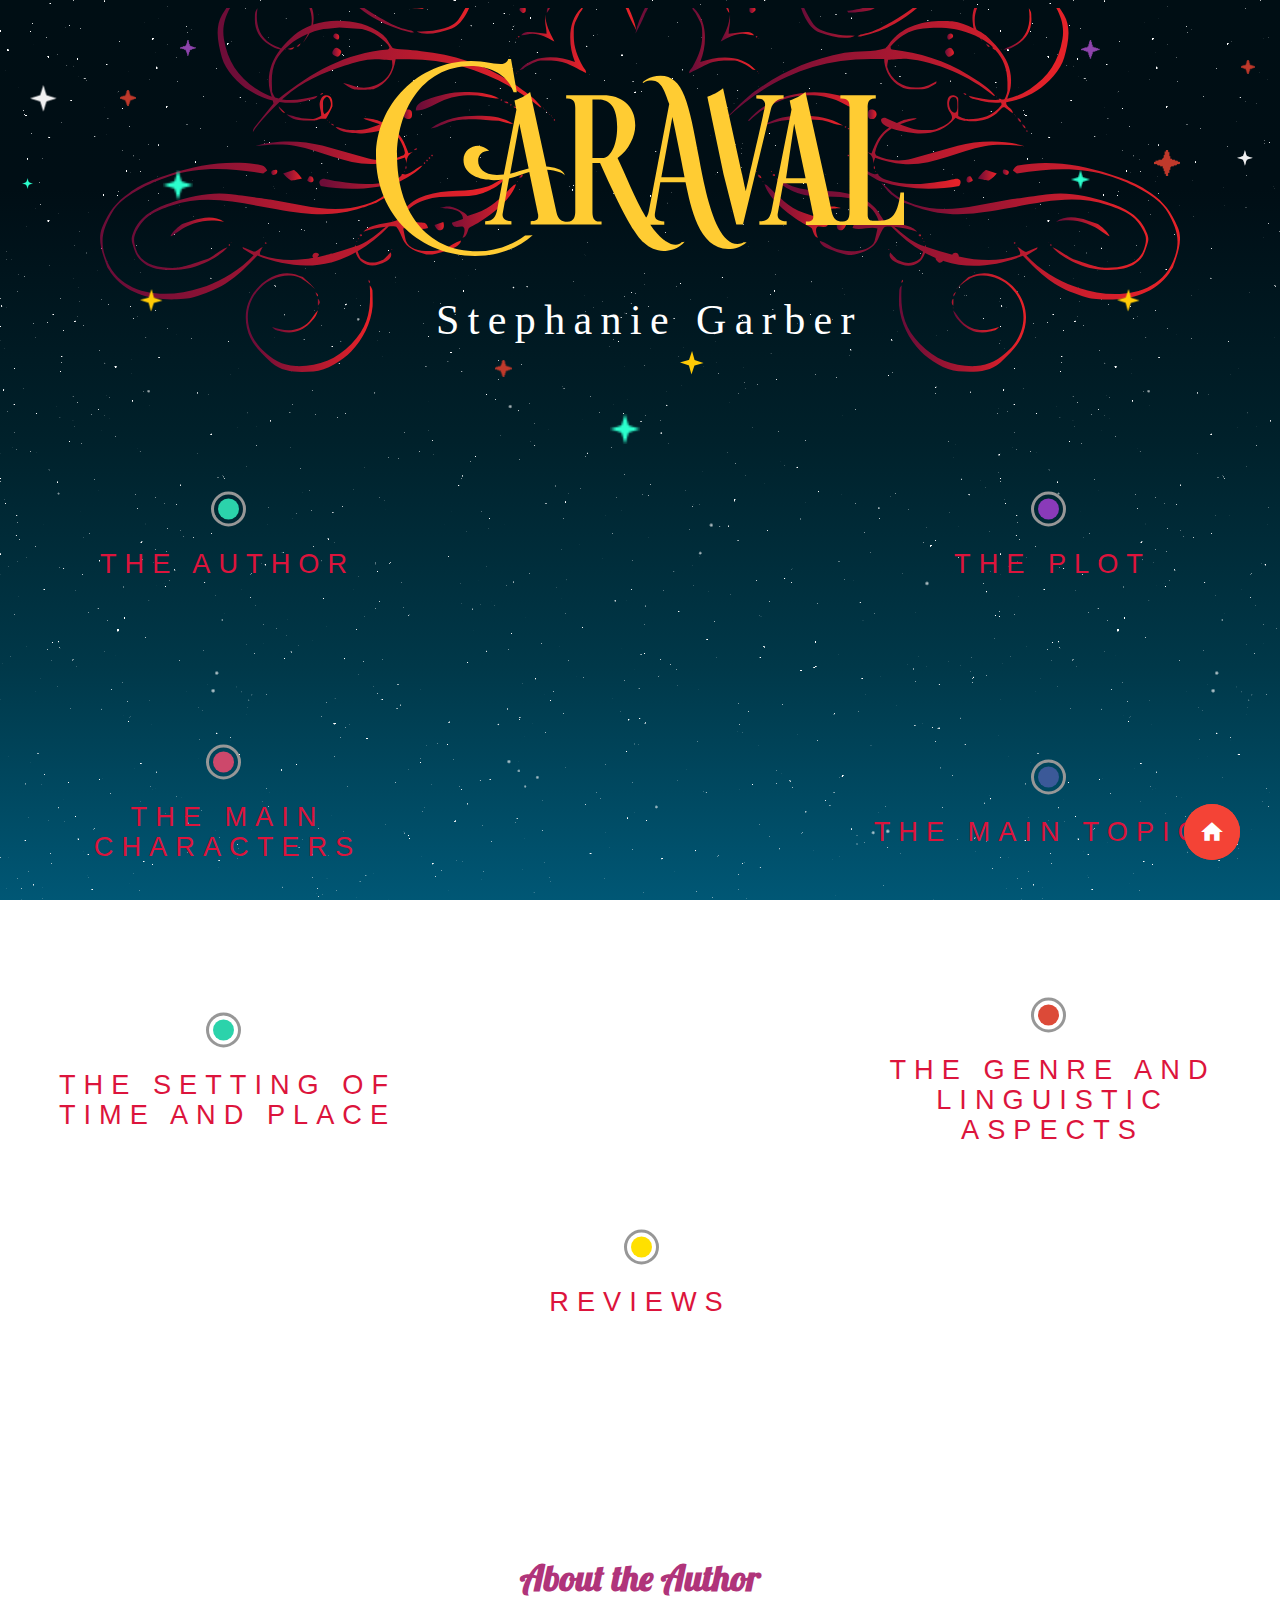
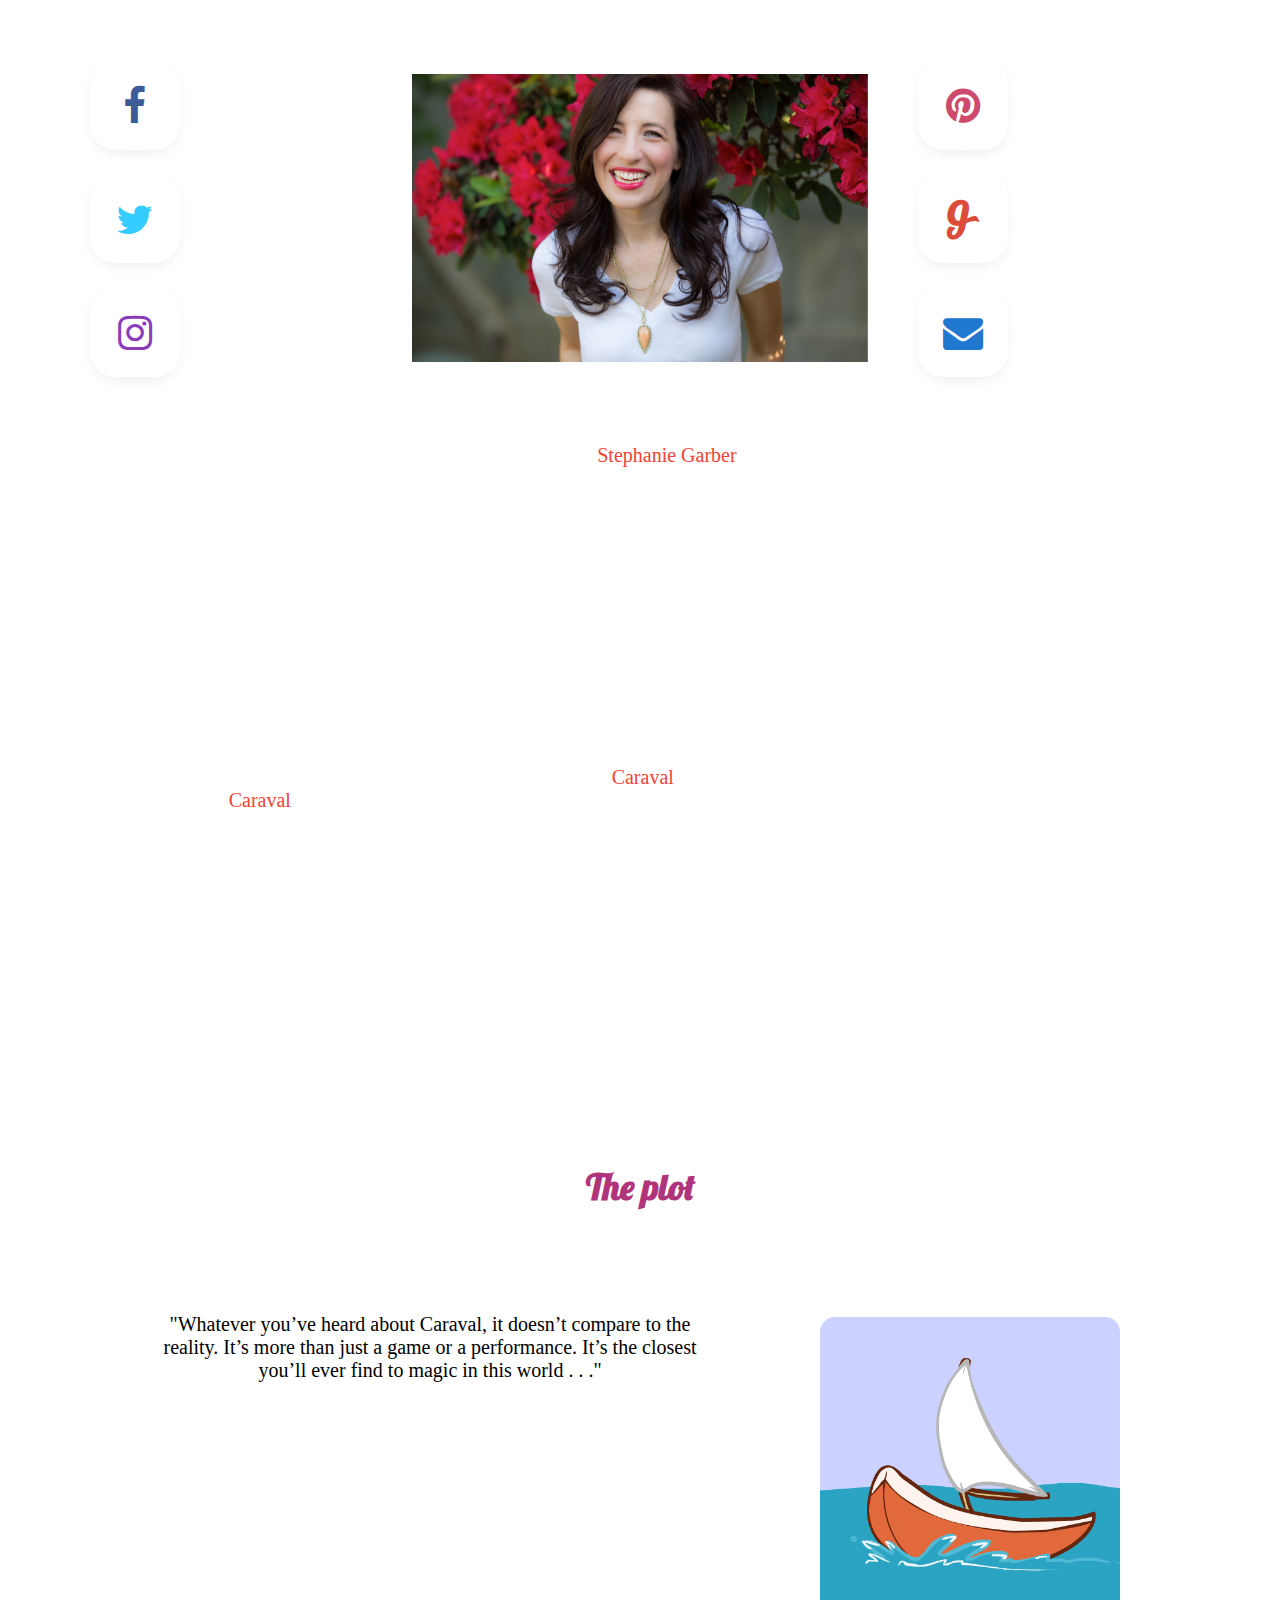
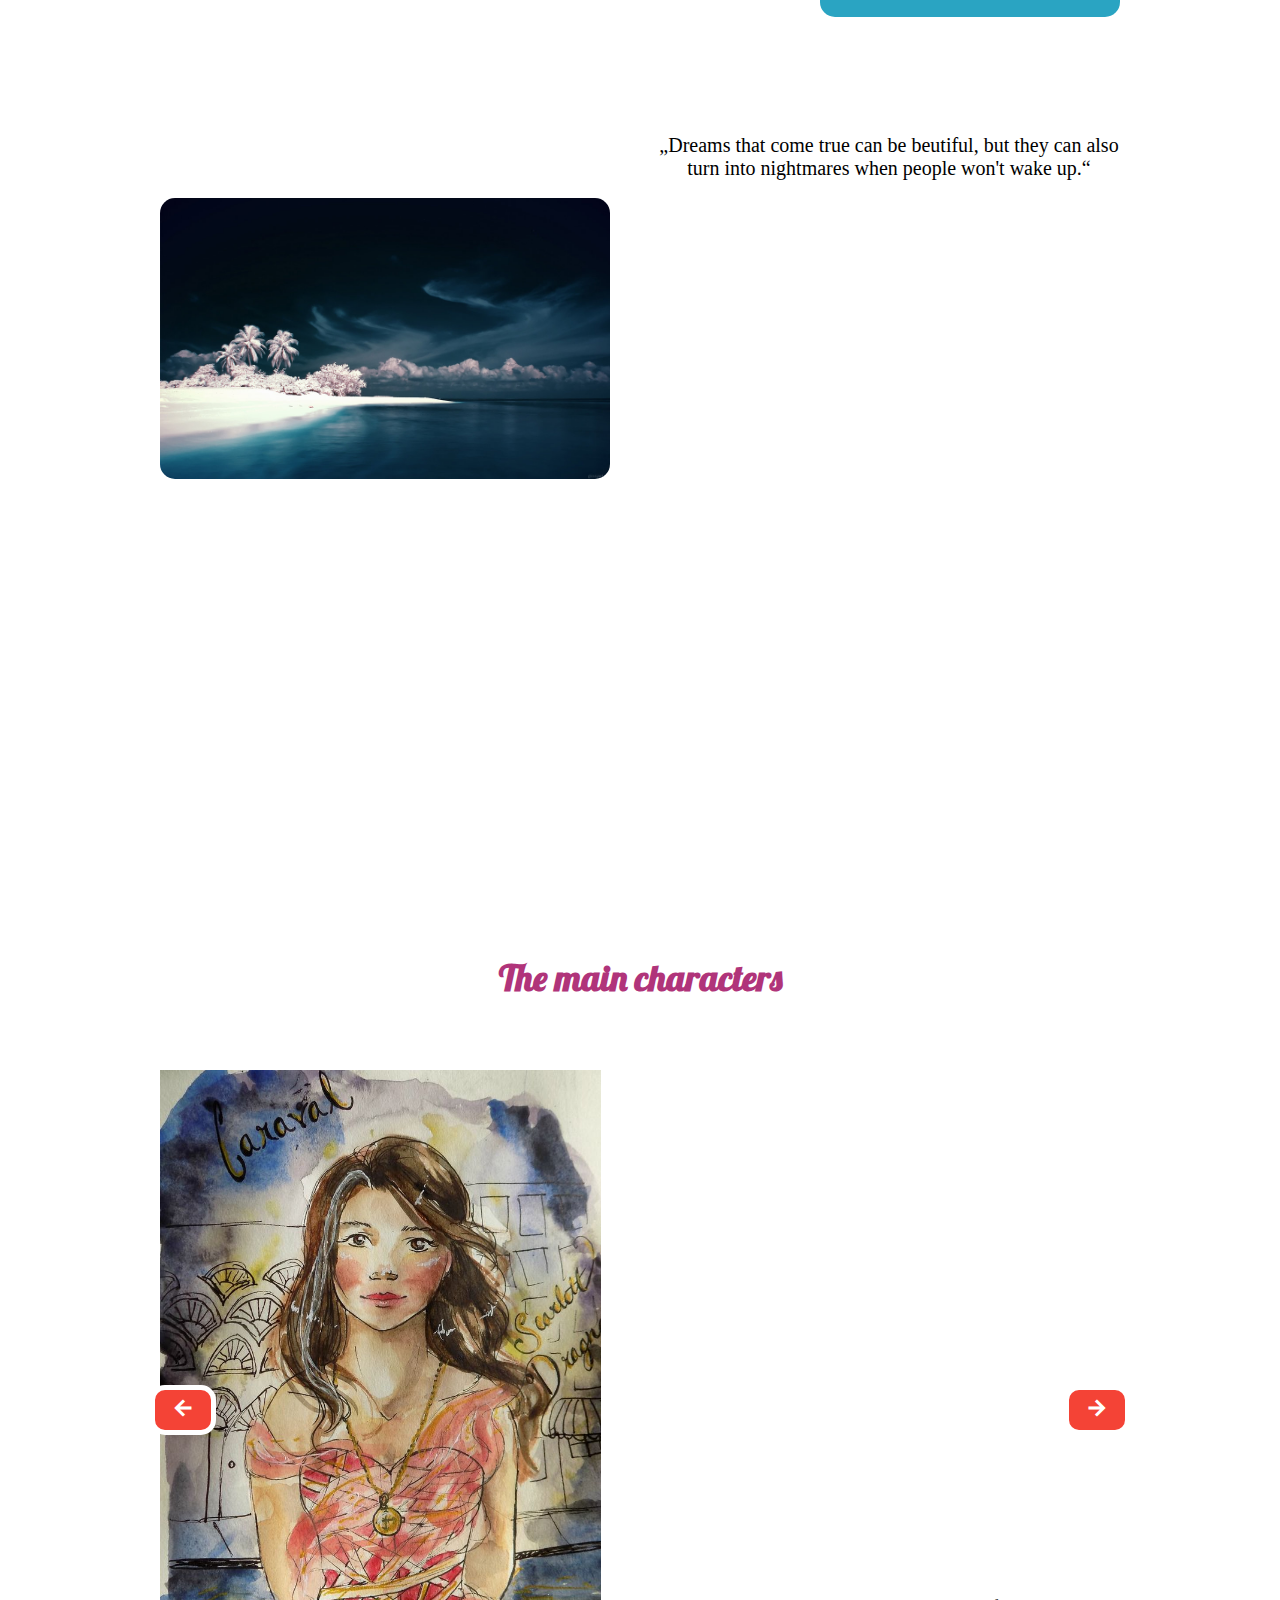
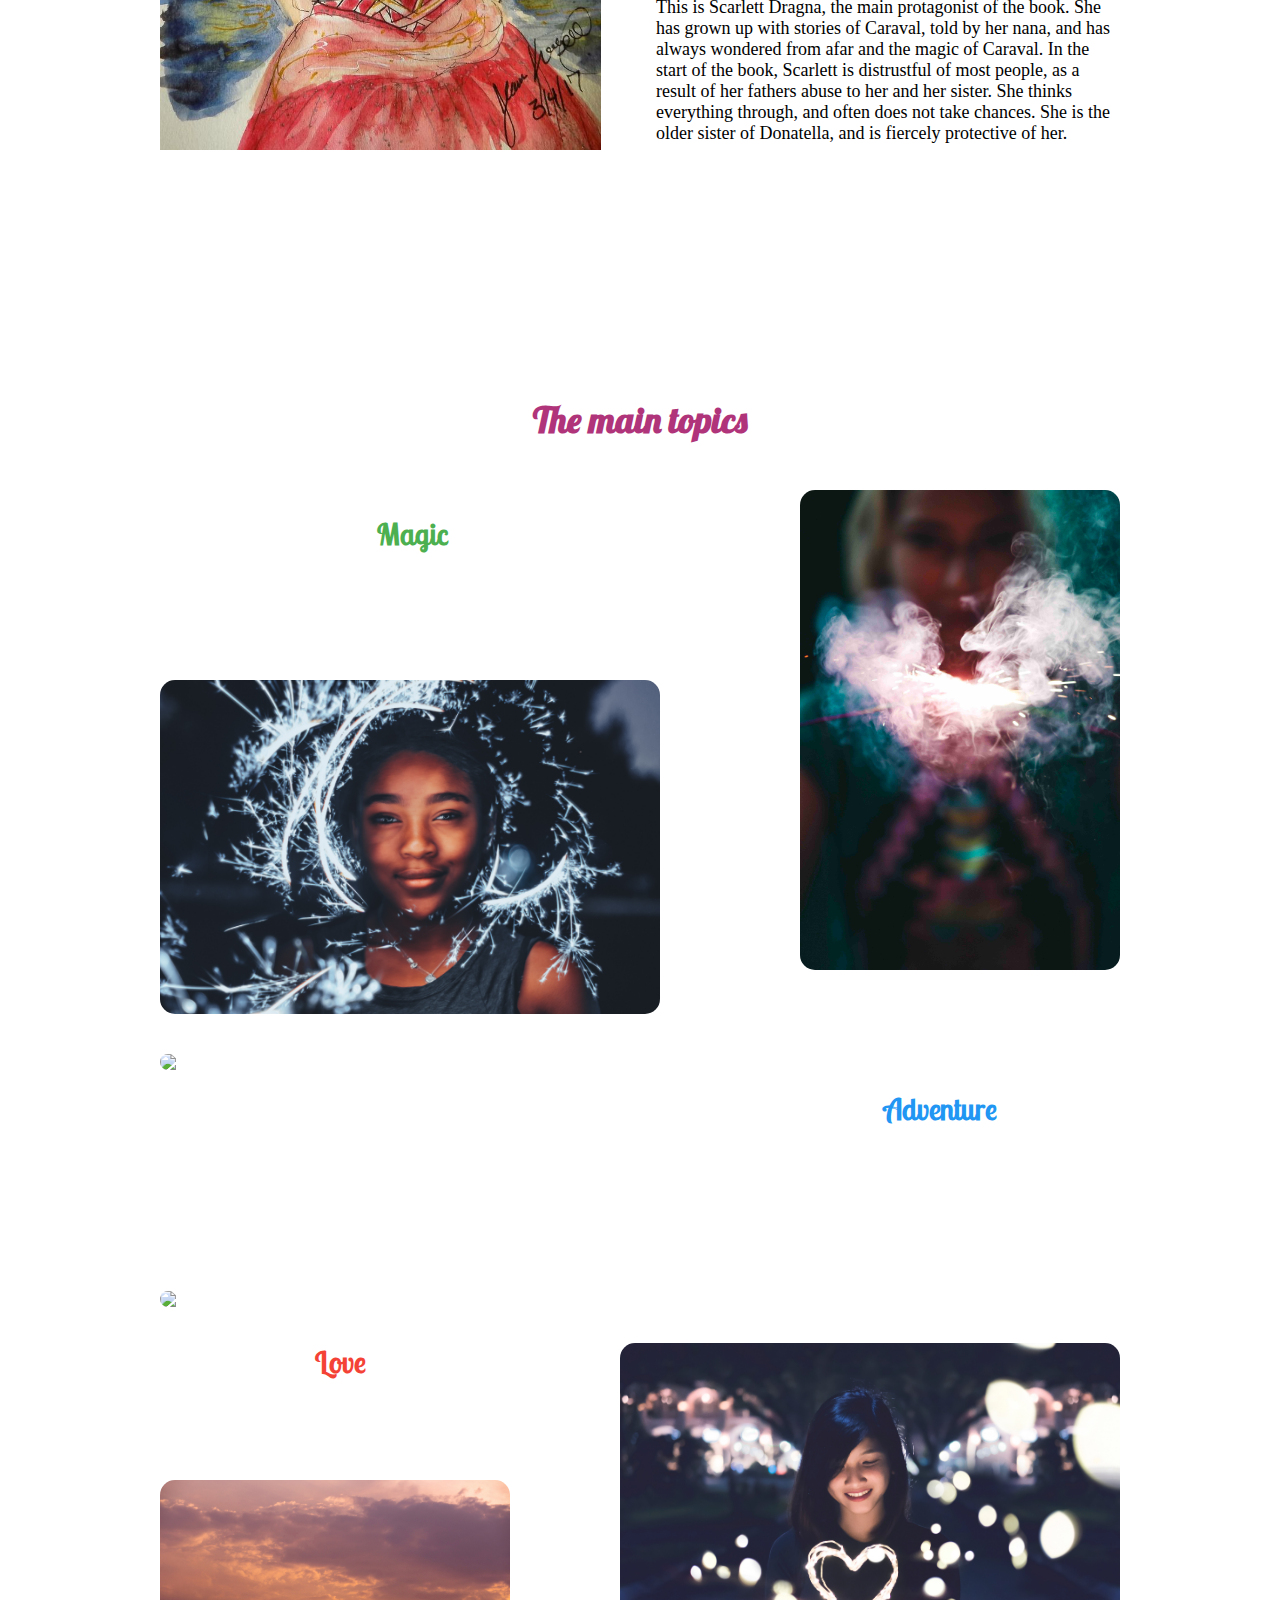
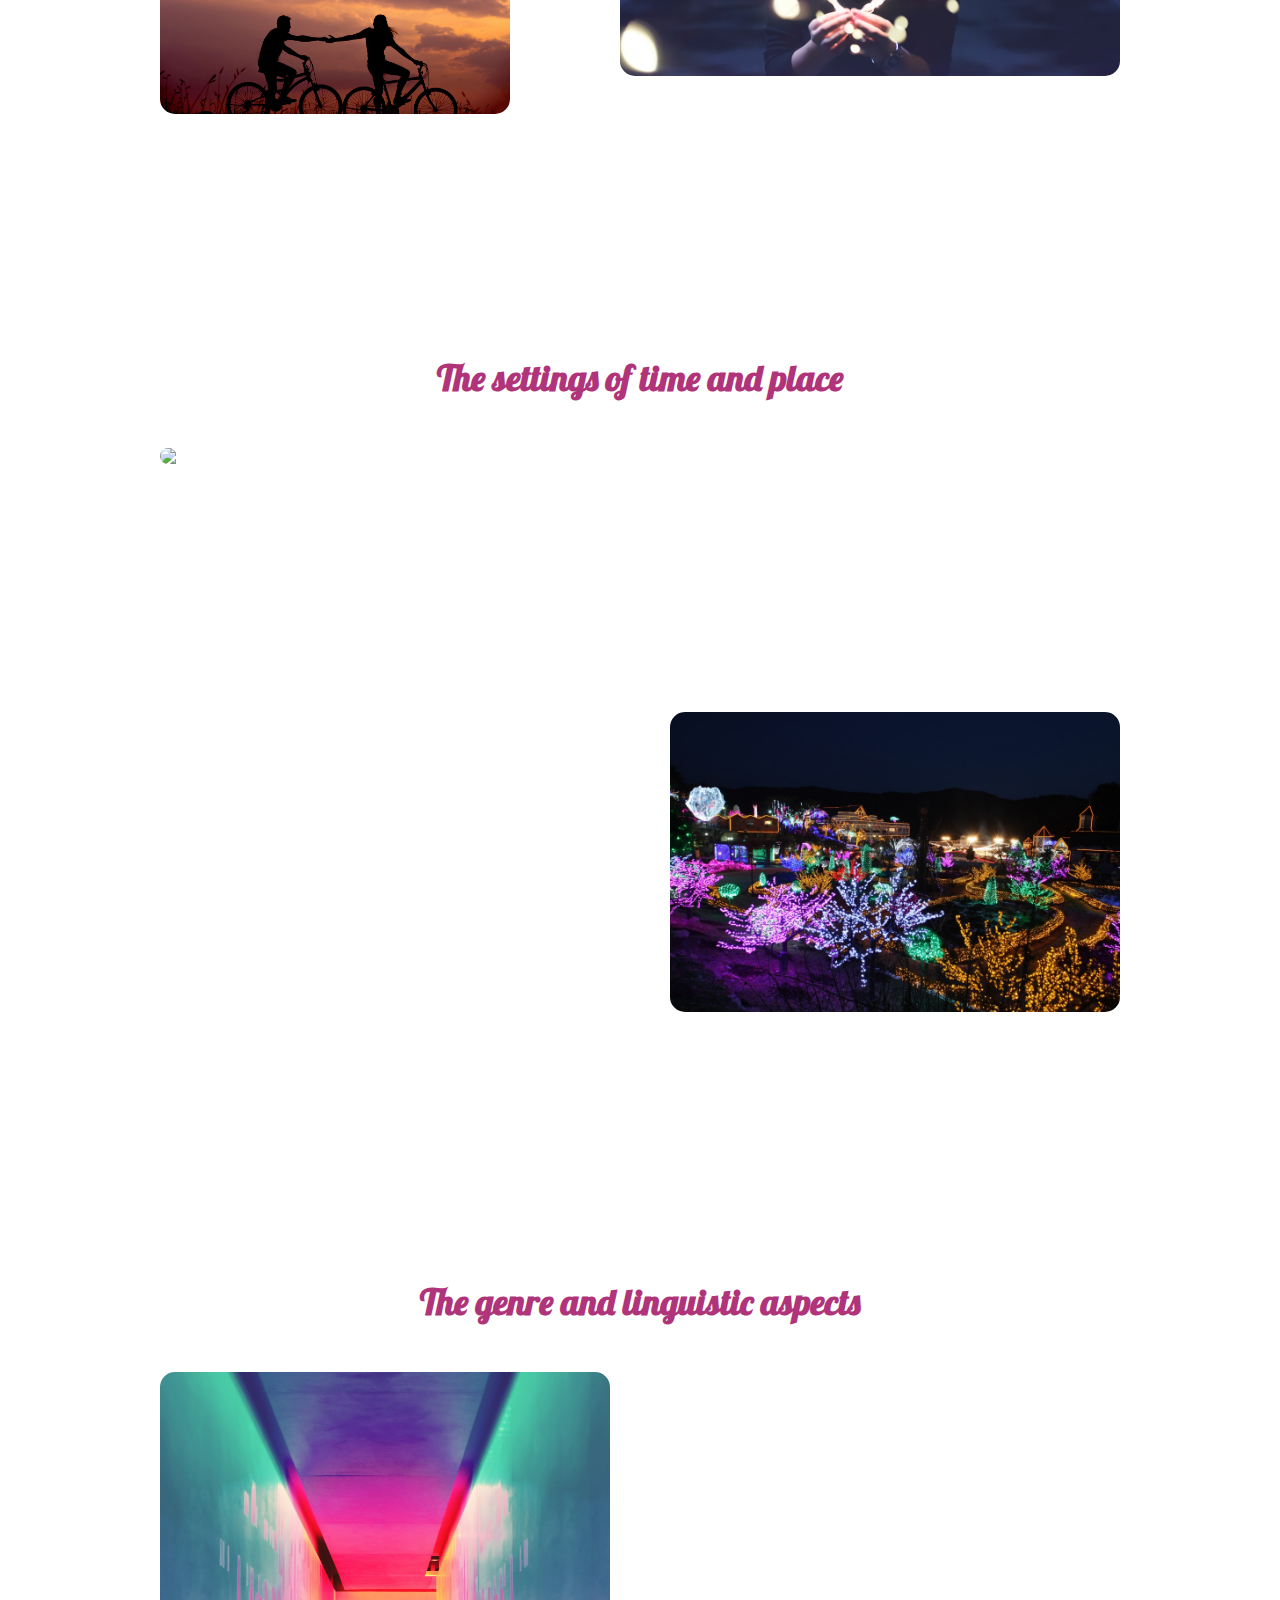
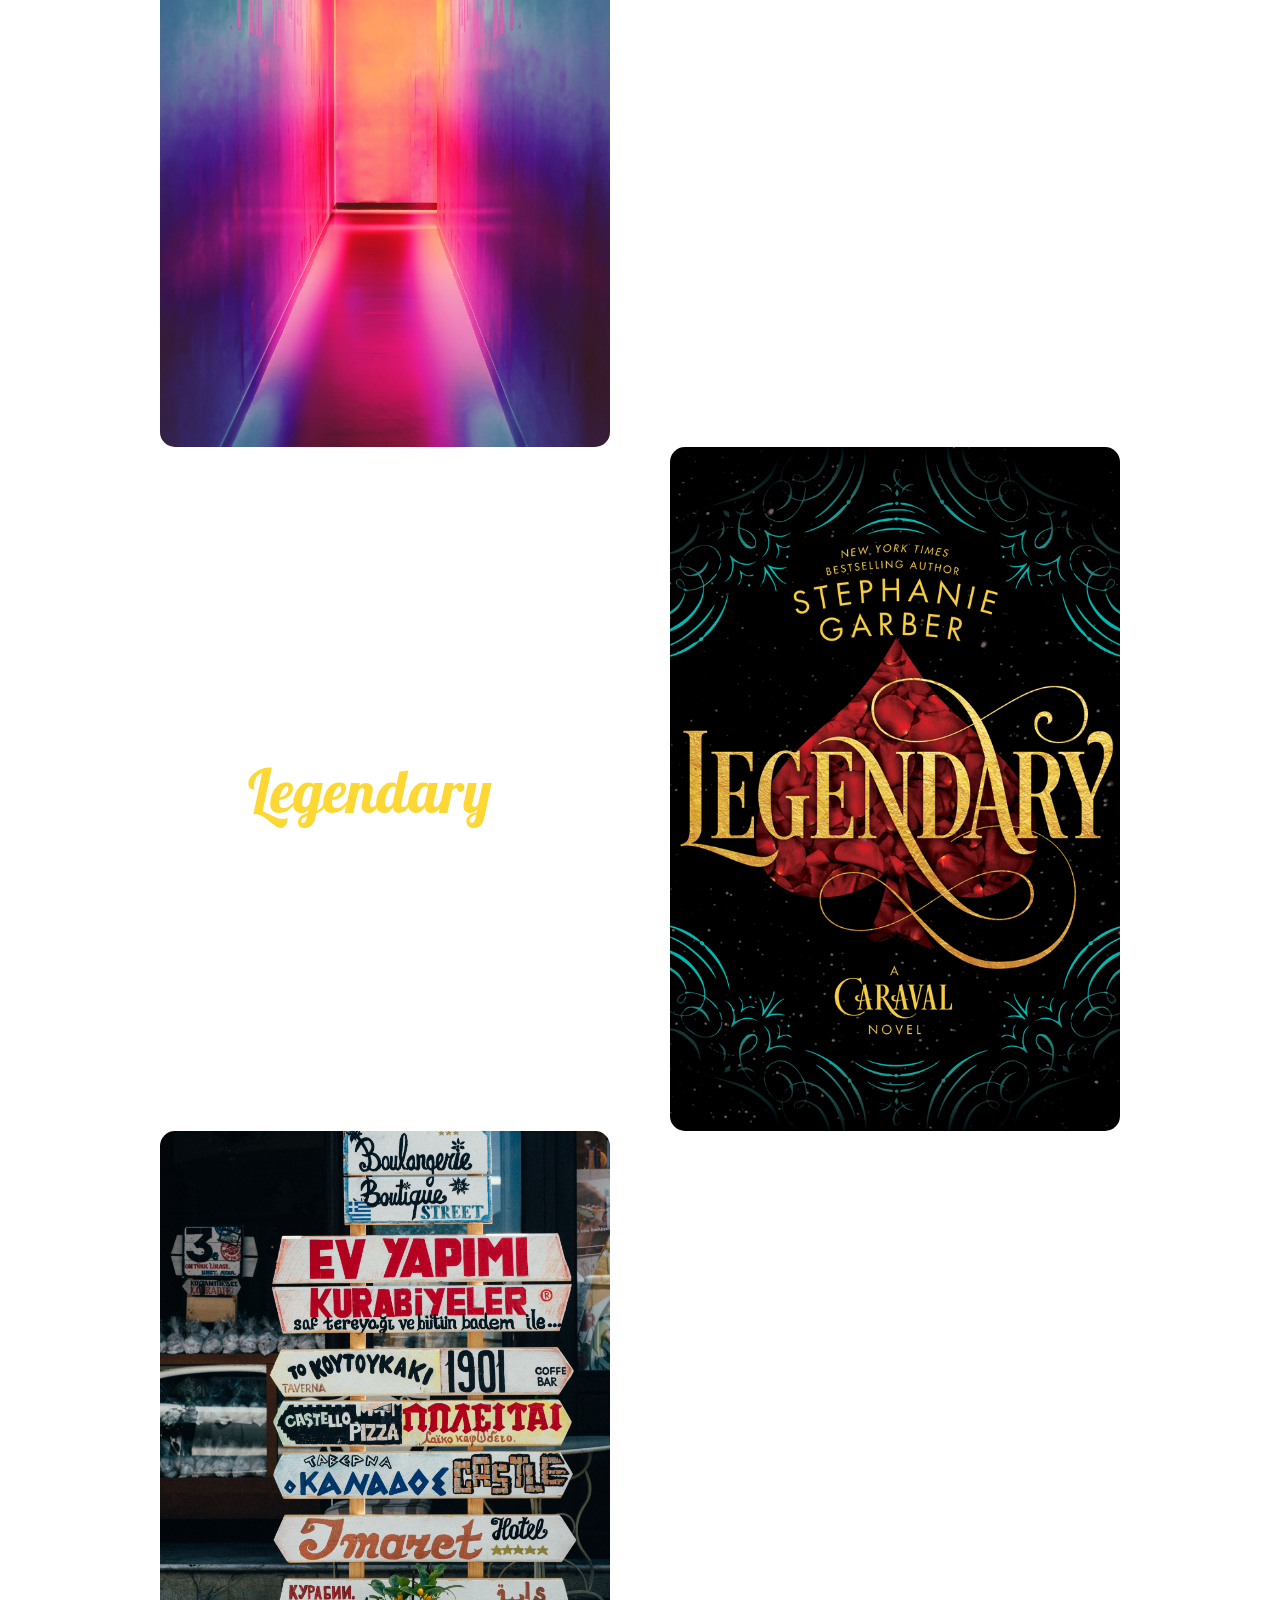
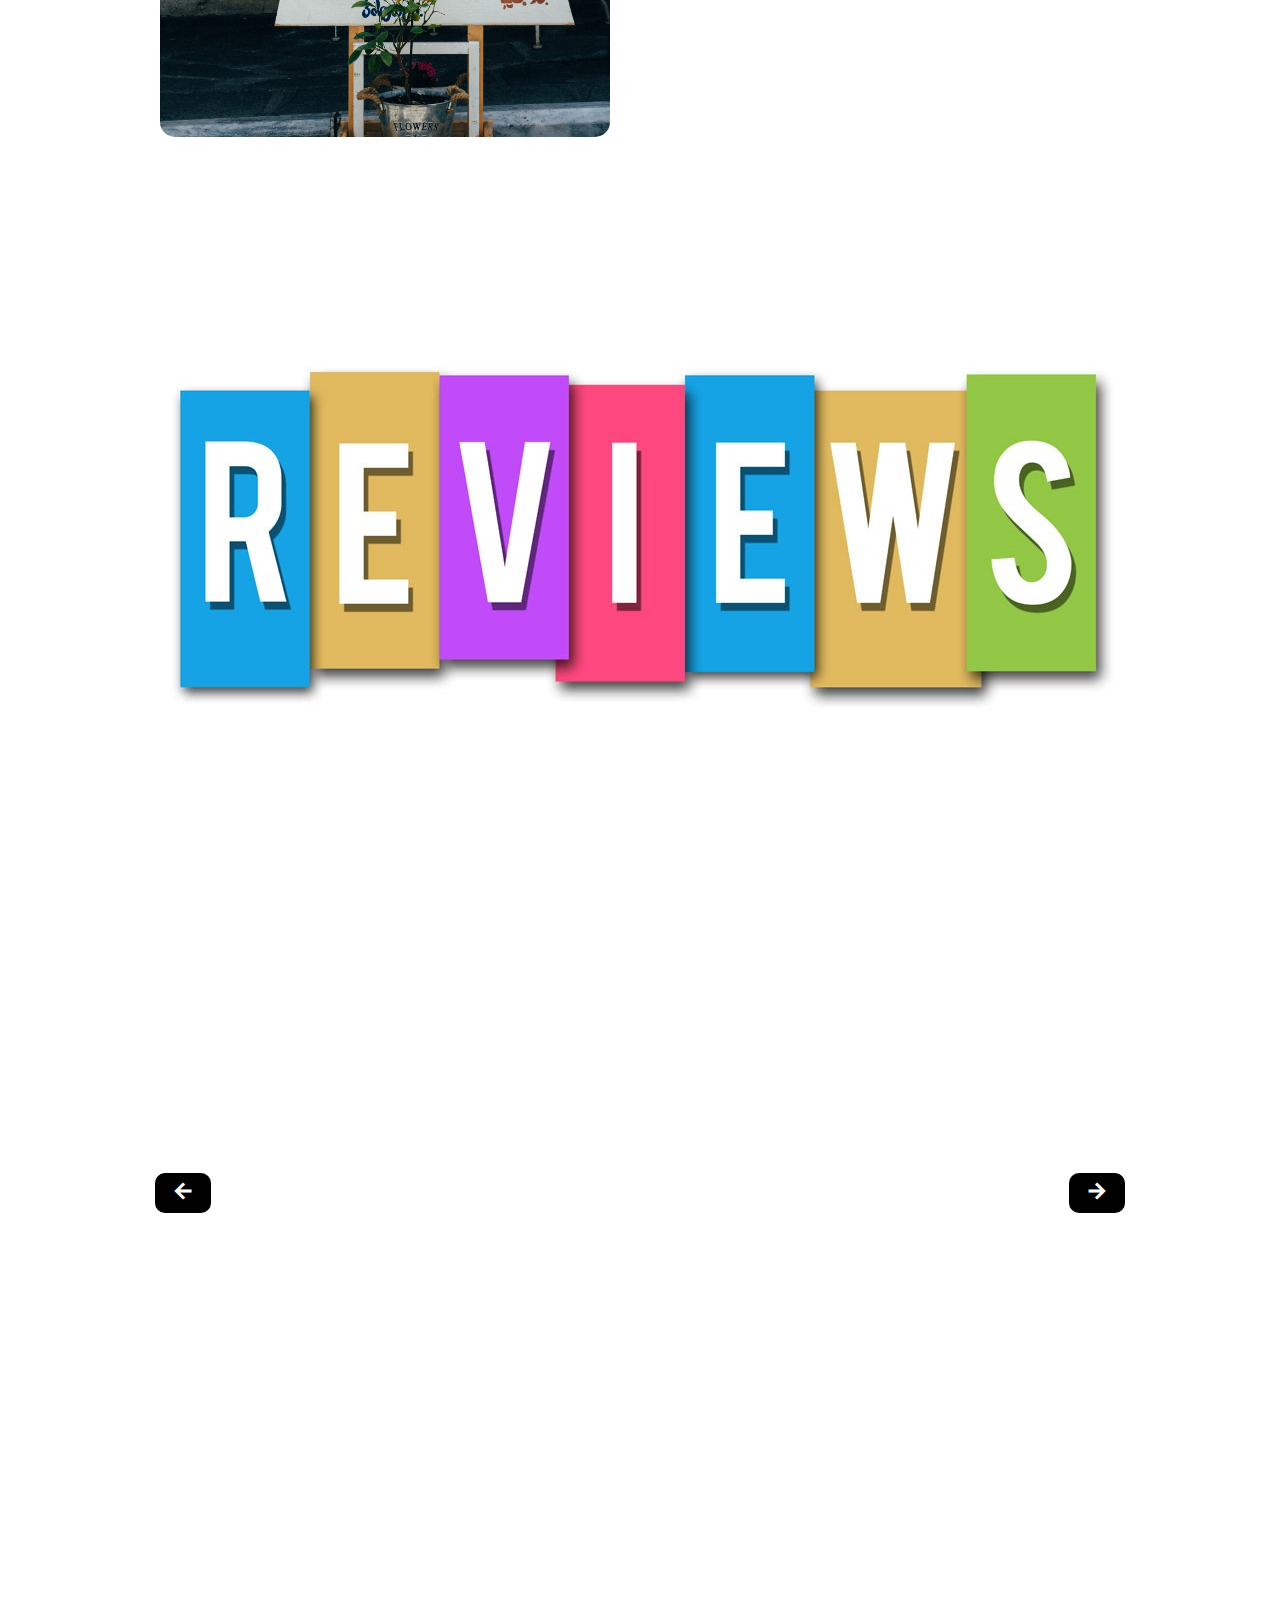
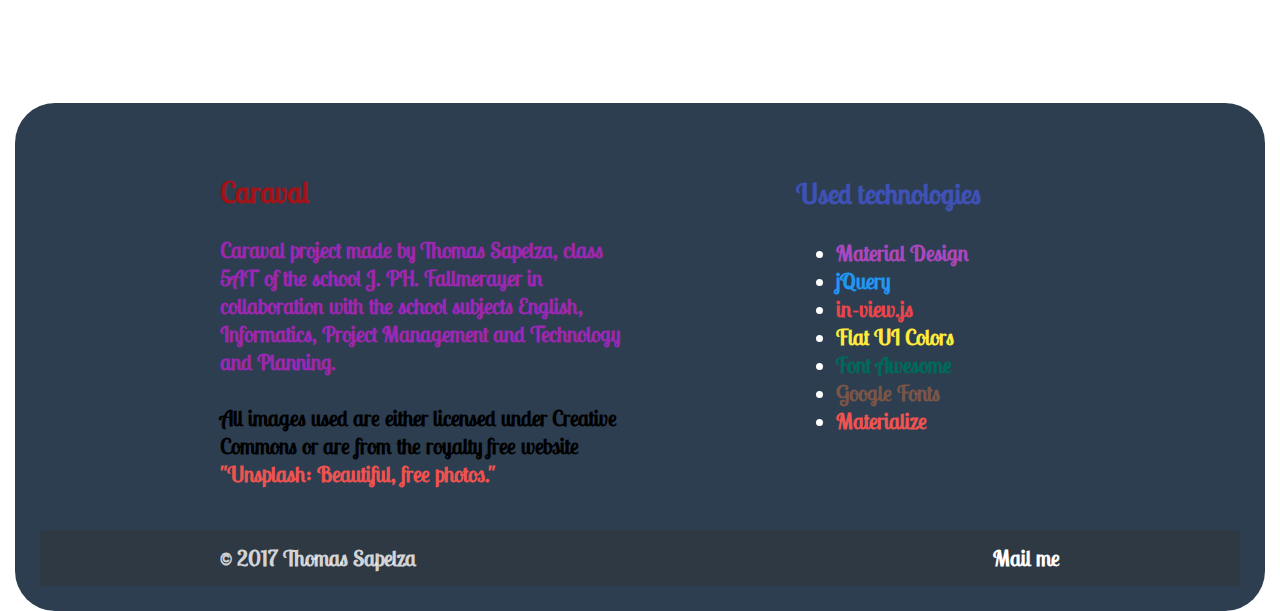
==== commit f739b001: "Caraval-Website revision v1.0.1 - Made fonts static, so they don't need to be downloaded from webser" ====
--- a/www/index.html
+++ b/www/index.html
@@ -10,8 +10,8 @@
 		
 		<!-- Look and feel (UX/UI) -->
 		<link rel="icon" href="favicon.ico">
-		<link type="text/css" rel="stylesheet prefetch" href="https://maxcdn.bootstrapcdn.com/font-awesome/4.7.0/css/font-awesome.min.css">
-		<link type="text/css" rel="stylesheet prefetch" href="https://fonts.googleapis.com/css?family=Lobster|Lobster+Two|Monoton">
+		<link type="text/css" rel="stylesheet" href="static/css/fontAwesome.css">
+		<link type="text/css" rel="stylesheet" href="static/css/googleFonts.css">
 		<link type="text/css" rel="stylesheet" href="static/css/colors.css"/>
 		<link type="text/css" rel="stylesheet" href="static/css/materialicons.css"/>
 		<link type="text/css" rel="stylesheet" href="static/css/floatingActionButton.css">
@@ -156,7 +156,7 @@
 					<br>
 					<strong class="red-text">Caraval</strong> has sold in thirty foreign territories, was the New York Times bestseller for <strong>fifteen</strong> consecutive weeks, the UK's Sundays Times bestseller and also the movie rights were already picked by <em>Twentieth Century Fox</em>.
 					<br><br>
-					Stephanie is currently on the sequel to Caraval called Legendary.
+					Stephanie is currently working on the sequel to Caraval called <strong>Legendary</strong>.
 					<br>
 					The sequel will be puplished on May 29, 2018.
 				</p>
--- a/www/static/css/googleFonts.css
+++ b/www/static/css/googleFonts.css
@@ -0,0 +1,56 @@
+/* cyrillic-ext */
+@font-face {
+	font-family: 'Lobster';
+	font-style: normal;
+	font-weight: 400;
+	src: local('Lobster Regular'), local('Lobster-Regular'), url(../fonts/lobster/v20/lHpQDMs3kBv7PKZOlbpwifY6323mHUZFJMgTvxaG2iE.woff2) format('woff2');
+	unicode-range: U+0460-052F, U+20B4, U+2DE0-2DFF, U+A640-A69F;
+}
+/* cyrillic */
+@font-face {
+	font-family: 'Lobster';
+	font-style: normal;
+	font-weight: 400;
+	src: local('Lobster Regular'), local('Lobster-Regular'), url(../fonts/lobster/v20/c28rH3kclCLEuIsGhOg7evY6323mHUZFJMgTvxaG2iE.woff2) format('woff2');
+	unicode-range: U+0400-045F, U+0490-0491, U+04B0-04B1, U+2116;
+}
+/* vietnamese */
+@font-face {
+	font-family: 'Lobster';
+	font-style: normal;
+	font-weight: 400;
+	src: local('Lobster Regular'), local('Lobster-Regular'), url(../fonts/lobster/v20/RdfS2KomDWXvet4_dZQehvY6323mHUZFJMgTvxaG2iE.woff2) format('woff2');
+	unicode-range: U+0102-0103, U+1EA0-1EF9, U+20AB;
+}
+/* latin-ext */
+@font-face {
+	font-family: 'Lobster';
+	font-style: normal;
+	font-weight: 400;
+	src: local('Lobster Regular'), local('Lobster-Regular'), url(../fonts/lobster/v20/9NqNYV_LP7zlAF8jHr7f1vY6323mHUZFJMgTvxaG2iE.woff2) format('woff2');
+	unicode-range: U+0100-024F, U+1E00-1EFF, U+20A0-20AB, U+20AD-20CF, U+2C60-2C7F, U+A720-A7FF;
+}
+/* latin */
+@font-face {
+	font-family: 'Lobster';
+	font-style: normal;
+	font-weight: 400;
+	src: local('Lobster Regular'), local('Lobster-Regular'), url(../fonts/lobster/v20/cycBf3mfbGkh66G5NhszPQ.woff2) format('woff2');
+	unicode-range: U+0000-00FF, U+0131, U+0152-0153, U+02C6, U+02DA, U+02DC, U+2000-206F, U+2074, U+20AC, U+2212, U+2215;
+}
+/* latin */
+@font-face {
+	font-family: 'Lobster Two';
+	font-style: normal;
+	font-weight: 400;
+	src: local('Lobster Two'), local('LobsterTwo'), url(../fonts/lobstertwo/v10/Law3VVulBOoxyKPkrNsAaI4P5ICox8Kq3LLUNMylGO4.woff2) format('woff2');
+	unicode-range: U+0000-00FF, U+0131, U+0152-0153, U+02C6, U+02DA, U+02DC, U+2000-206F, U+2074, U+20AC, U+2212, U+2215;
+}
+/* latin */
+@font-face {
+	font-family: 'Monoton';
+	font-style: normal;
+	font-weight: 400;
+	src: local('Monoton'), local('Monoton-Regular'), url(../fonts/monoton/v7/y6oxFxU60dYw9khW6q8jGw.woff2) format('woff2');
+	unicode-range: U+0000-00FF, U+0131, U+0152-0153, U+02C6, U+02DA, U+02DC, U+2000-206F, U+2074, U+20AC, U+2212, U+2215;
+}
--- a/www/static/css/slider.css
+++ b/www/static/css/slider.css
@@ -2,131 +2,131 @@
 input,
 select,
 textarea {
-    font: inherit;
-    margin: 0
+	font: inherit;
+	margin: 0
 }
 
 button,
 input {
-    overflow: visible
+	overflow: visible
 }
 
 button,
 select {
-    text-transform: none
+	text-transform: none
 }
 
 button,
 html [type=button],
 [type=reset],
 [type=submit] {
-    -webkit-appearance: button
+	-webkit-appearance: button
 }
 
 button::-moz-focus-inner,
 [type=button]::-moz-focus-inner,
 [type=reset]::-moz-focus-inner,
 [type=submit]::-moz-focus-inner {
-    border-style: none;
-    padding: 0
+	border-style: none;
+	padding: 0
 }
 
 button:-moz-focusring,
 [type=button]:-moz-focusring,
 [type=reset]:-moz-focusring,
 [type=submit]:-moz-focusring {
-    outline: 1px dotted ButtonText
+	outline: 1px dotted ButtonText
 }
 
 /* End extract */
 
 
 .slider-serif {
-    font-family: serif
+	font-family: serif
 }
 
 
 .slider-wide {
-    letter-spacing: 4px
+	letter-spacing: 4px
 }
 
 .slider-image {
-    max-width: 100%;
-    height: auto
+	max-width: 100%;
+	height: auto
 }
 
 .slider-table,
 .slider-table-all {
-    border-collapse: collapse;
-    border-spacing: 0;
-    width: 100%;
-    display: table
+	border-collapse: collapse;
+	border-spacing: 0;
+	width: 100%;
+	display: table
 }
 
 .slider-table-all {
-    border: 1px solid #ccc
+	border: 1px solid #ccc
 }
 
 .slider-bordered tr,
 .slider-table-all tr {
-    border-bottom: 1px solid #ddd
+	border-bottom: 1px solid #ddd
 }
 
 .slider-striped tbody tr:nth-child(even) {
-    background-color: #f1f1f1
+	background-color: #f1f1f1
 }
 
 .slider-table-all tr:nth-child(odd) {
-    background-color: #fff
+	background-color: #fff
 }
 
 .slider-table-all tr:nth-child(even) {
-    background-color: #f1f1f1
+	background-color: #f1f1f1
 }
 
 .slider-hoverable tbody tr:hover,
 .slider-ul.slider-hoverable li:hover {
-    background-color: #ccc
+	background-color: #ccc
 }
 
 .slider-centered tr th,
 .slider-centered tr td {
-    text-align: center
+	text-align: center
 }
 
 .slider-table td,
 .slider-table th,
 .slider-table-all td,
 .slider-table-all th {
-    padding: 8px 8px;
-    display: table-cell;
-    text-align: left;
-    vertical-align: top
+	padding: 8px 8px;
+	display: table-cell;
+	text-align: left;
+	vertical-align: top
 }
 
 .slider-table th:first-child,
 .slider-table td:first-child,
 .slider-table-all th:first-child,
 .slider-table-all td:first-child {
-    padding-left: 16px
+	padding-left: 16px
 }
 
 .slider-btn,
 .slider-button {
-    border: none;
-    display: inline-block;
-    outline: 0;
-    padding: 6px 16px;
+	border: none;
+	display: inline-block;
+	outline: 0;
+	padding: 6px 16px;
 	border: 5px solid;
 	border-radius: 15px;
-    vertical-align: middle;
-    overflow: hidden;
-    text-decoration: none;
-    color: inherit;
-    background-color: inherit;
-    text-align: center;
-    cursor: pointer;
-    white-space: nowrap
+	vertical-align: middle;
+	overflow: hidden;
+	text-decoration: none;
+	color: inherit;
+	background-color: inherit;
+	text-align: center;
+	cursor: pointer;
+	white-space: nowrap
 }
 
 .slider-button i {
@@ -135,68 +135,68 @@
 }
 
 .slider-btn:hover {
-    box-shadow: 0 8px 16px 0 rgba(0, 0, 0, 0.2), 0 6px 20px 0 rgba(0, 0, 0, 0.19)
+	box-shadow: 0 8px 16px 0 rgba(0, 0, 0, 0.2), 0 6px 20px 0 rgba(0, 0, 0, 0.19)
 }
 
 .slider-btn,
 .slider-button {
-    -webkit-touch-callout: none;
-    -webkit-user-select: none;
-    -khtml-user-select: none;
-    -moz-user-select: none;
-    -ms-user-select: none;
-    user-select: none
+	-webkit-touch-callout: none;
+	-webkit-user-select: none;
+	-khtml-user-select: none;
+	-moz-user-select: none;
+	-ms-user-select: none;
+	user-select: none
 }
 
 .slider-disabled,
 .slider-btn:disabled,
 .slider-button:disabled {
-    cursor: not-allowed;
-    opacity: 0.3
+	cursor: not-allowed;
+	opacity: 0.3
 }
 
 .slider-disabled *,
 :disabled * {
-    pointer-events: none
+	pointer-events: none
 }
 
 .slider-btn.slider-disabled:hover,
 .slider-btn:disabled:hover {
-    box-shadow: none
+	box-shadow: none
 }
 
 .slider-badge,
 .slider-tag {
-    background-color: #000;
-    color: #fff;
-    display: inline-block;
-    padding-left: 8px;
-    padding-right: 8px;
-    text-align: center
+	background-color: #000;
+	color: #fff;
+	display: inline-block;
+	padding-left: 8px;
+	padding-right: 8px;
+	text-align: center
 }
 
 .slider-badge {
-    border-radius: 50%
+	border-radius: 50%
 }
 
 .slider-ul {
-    list-style-type: none;
-    padding: 0;
-    margin: 0
+	list-style-type: none;
+	padding: 0;
+	margin: 0
 }
 
 .slider-ul li {
-    padding: 8px 16px;
-    border-bottom: 1px solid #ddd
+	padding: 8px 16px;
+	border-bottom: 1px solid #ddd
 }
 
 .slider-ul li:last-child {
-    border-bottom: none
+	border-bottom: none
 }
 
 .slider-tooltip,
 .slider-display-container {
-    position: relative
+	position: relative
 }
 
 .slider-display-container img {
@@ -206,185 +206,185 @@
 }
 
 .slider-tooltip .slider-text {
-    display: none
+	display: none
 }
 
 .slider-tooltip:hover .slider-text {
-    display: inline-block
+	display: inline-block
 }
 
 .slider-ripple:active {
-    opacity: 0.5
+	opacity: 0.5
 }
 
 .slider-ripple {
-    transition: opacity 0s
+	transition: opacity 0s
 }
 
 .slider-input {
-    padding: 8px;
-    display: block;
-    border: none;
-    border-bottom: 1px solid #ccc;
-    width: 100%
+	padding: 8px;
+	display: block;
+	border: none;
+	border-bottom: 1px solid #ccc;
+	width: 100%
 }
 
 .slider-select {
-    padding: 9px 0;
-    width: 100%;
-    border: none;
-    border-bottom: 1px solid #ccc
+	padding: 9px 0;
+	width: 100%;
+	border: none;
+	border-bottom: 1px solid #ccc
 }
 
 .slider-dropdown-click,
 .slider-dropdown-hover {
-    position: relative;
-    display: inline-block;
-    cursor: pointer
+	position: relative;
+	display: inline-block;
+	cursor: pointer
 }
 
 .slider-dropdown-hover:hover .slider-dropdown-content {
-    display: block;
-    z-index: 1
+	display: block;
+	z-index: 1
 }
 
 .slider-dropdown-hover:first-child,
 .slider-dropdown-click:hover {
-    background-color: #ccc;
-    color: #000
+	background-color: #ccc;
+	color: #000
 }
 
 .slider-dropdown-hover:hover > .slider-button:first-child,
 .slider-dropdown-click:hover > .slider-button:first-child {
-    background-color: #ccc;
-    color: #000
+	background-color: #ccc;
+	color: #000
 }
 
 .slider-dropdown-content {
-    cursor: auto;
-    color: #000;
-    background-color: #fff;
-    display: none;
-    position: absolute;
-    min-width: 160px;
-    margin: 0;
-    padding: 0
+	cursor: auto;
+	color: #000;
+	background-color: #fff;
+	display: none;
+	position: absolute;
+	min-width: 160px;
+	margin: 0;
+	padding: 0
 }
 
 .slider-check,
 .slider-radio {
-    width: 24px;
-    height: 24px;
-    position: relative;
-    top: 6px
+	width: 24px;
+	height: 24px;
+	position: relative;
+	top: 6px
 }
 
 .slider-sidebar {
-    height: 100%;
-    width: 200px;
-    background-color: #fff;
-    position: fixed!important;
-    z-index: 1;
-    overflow: auto
+	height: 100%;
+	width: 200px;
+	background-color: #fff;
+	position: fixed!important;
+	z-index: 1;
+	overflow: auto
 }
 
 .slider-bar-block .slider-dropdown-hover,
 .slider-bar-block .slider-dropdown-click {
-    width: 100%
+	width: 100%
 }
 
 .slider-bar-block .slider-dropdown-hover .slider-dropdown-content,
 .slider-bar-block .slider-dropdown-click .slider-dropdown-content {
-    min-width: 100%
+	min-width: 100%
 }
 
 .slider-bar-block .slider-dropdown-hover .slider-button,
 .slider-bar-block .slider-dropdown-click .slider-button {
-    width: 100%;
-    text-align: left;
-    padding: 8px 16px
+	width: 100%;
+	text-align: left;
+	padding: 8px 16px
 }
 
 .slider-main,
 #main {
-    transition: margin-left .4s
+	transition: margin-left .4s
 }
 
 .slider-modal {
-    z-index: 3;
-    display: none;
-    padding-top: 100px;
-    position: fixed;
-    left: 0;
-    top: 0;
-    width: 100%;
-    height: 100%;
-    overflow: auto;
-    background-color: rgb(0, 0, 0);
-    background-color: rgba(0, 0, 0, 0.4)
+	z-index: 3;
+	display: none;
+	padding-top: 100px;
+	position: fixed;
+	left: 0;
+	top: 0;
+	width: 100%;
+	height: 100%;
+	overflow: auto;
+	background-color: rgb(0, 0, 0);
+	background-color: rgba(0, 0, 0, 0.4)
 }
 
 .slider-modal-content {
-    margin: auto;
-    background-color: #fff;
-    position: relative;
-    padding: 0;
-    outline: 0;
-    width: 600px
+	margin: auto;
+	background-color: #fff;
+	position: relative;
+	padding: 0;
+	outline: 0;
+	width: 600px
 }
 
 .slider-bar {
-    width: 100%;
-    overflow: hidden
+	width: 100%;
+	overflow: hidden
 }
 
 .slider-center .slider-bar {
-    display: inline-block;
-    width: auto
+	display: inline-block;
+	width: auto
 }
 
 .slider-bar .slider-bar-item {
-    padding: 8px 16px;
-    float: left;
-    width: auto;
-    border: none;
-    outline: none;
-    display: block
+	padding: 8px 16px;
+	float: left;
+	width: auto;
+	border: none;
+	outline: none;
+	display: block
 }
 
 .slider-bar .slider-dropdown-hover,
 .slider-bar .slider-dropdown-click {
-    position: static;
-    float: left
+	position: static;
+	float: left
 }
 
 .slider-bar .slider-button {
-    white-space: normal
+	white-space: normal
 }
 
 .slider-bar-block .slider-bar-item {
-    width: 100%;
-    display: block;
-    padding: 8px 16px;
-    text-align: left;
-    border: none;
-    outline: none;
-    white-space: normal;
-    float: none
+	width: 100%;
+	display: block;
+	padding: 8px 16px;
+	text-align: left;
+	border: none;
+	outline: none;
+	white-space: normal;
+	float: none
 }
 
 .slider-bar-block.slider-center .slider-bar-item {
-    text-align: center
+	text-align: center
 }
 
 .slider-block {
-    display: block;
-    width: 100%
+	display: block;
+	width: 100%
 }
 
 .slider-responsive {
-    display: block;
-    overflow-x: auto
+	display: block;
+	overflow-x: auto
 }
 
 .slider-container:after,
@@ -401,9 +401,9 @@
 .slider-clear:before,
 .slider-bar:before,
 .slider-bar:after {
-    content: "";
-    display: table;
-    clear: both
+	content: "";
+	display: table;
+	clear: both
 }
 
 .slider-col,
@@ -412,388 +412,388 @@
 .slider-twothird,
 .slider-threequarter,
 .slider-quarter {
-    float: left;
-    width: 100%
+	float: left;
+	width: 100%
 }
 
 .slider-col.s1 {
-    width: 8.33333%
+	width: 8.33333%
 }
 
 .slider-col.s2 {
-    width: 16.66666%
+	width: 16.66666%
 }
 
 .slider-col.s3 {
-    width: 24.99999%
+	width: 24.99999%
 }
 
 .slider-col.s4 {
-    width: 33.33333%
+	width: 33.33333%
 }
 
 .slider-col.s5 {
-    width: 41.66666%
+	width: 41.66666%
 }
 
 .slider-col.s6 {
-    width: 49.99999%
+	width: 49.99999%
 }
 
 .slider-col.s7 {
-    width: 58.33333%
+	width: 58.33333%
 }
 
 .slider-col.s8 {
-    width: 66.66666%
+	width: 66.66666%
 }
 
 .slider-col.s9 {
-    width: 74.99999%
+	width: 74.99999%
 }
 
 .slider-col.s10 {
-    width: 83.33333%
+	width: 83.33333%
 }
 
 .slider-col.s11 {
-    width: 91.66666%
+	width: 91.66666%
 }
 
 .slider-col.s12 {
-    width: 99.99999%
+	width: 99.99999%
 }
 
 @media (min-width:601px) {
-    .slider-col.m1 {
-        width: 8.33333%
-    }
-    .slider-col.m2 {
-        width: 16.66666%
-    }
-    .slider-col.m3,
-    .slider-quarter {
-        width: 24.99999%
-    }
-    .slider-col.m4,
-    .slider-third {
-        width: 33.33333%
-    }
-    .slider-col.m5 {
-        width: 41.66666%
-    }
-    .slider-col.m6,
-    .slider-half {
-        width: 49.99999%
-    }
-    .slider-col.m7 {
-        width: 58.33333%
-    }
-    .slider-col.m8,
-    .slider-twothird {
-        width: 66.66666%
-    }
-    .slider-col.m9,
-    .slider-threequarter {
-        width: 74.99999%
-    }
-    .slider-col.m10 {
-        width: 83.33333%
-    }
-    .slider-col.m11 {
-        width: 91.66666%
-    }
-    .slider-col.m12 {
-        width: 99.99999%
-    }
+	.slider-col.m1 {
+		width: 8.33333%
+	}
+	.slider-col.m2 {
+		width: 16.66666%
+	}
+	.slider-col.m3,
+	.slider-quarter {
+		width: 24.99999%
+	}
+	.slider-col.m4,
+	.slider-third {
+		width: 33.33333%
+	}
+	.slider-col.m5 {
+		width: 41.66666%
+	}
+	.slider-col.m6,
+	.slider-half {
+		width: 49.99999%
+	}
+	.slider-col.m7 {
+		width: 58.33333%
+	}
+	.slider-col.m8,
+	.slider-twothird {
+		width: 66.66666%
+	}
+	.slider-col.m9,
+	.slider-threequarter {
+		width: 74.99999%
+	}
+	.slider-col.m10 {
+		width: 83.33333%
+	}
+	.slider-col.m11 {
+		width: 91.66666%
+	}
+	.slider-col.m12 {
+		width: 99.99999%
+	}
 }
 
 @media (min-width:993px) {
-    .slider-col.l1 {
-        width: 8.33333%
-    }
-    .slider-col.l2 {
-        width: 16.66666%
-    }
-    .slider-col.l3 {
-        width: 24.99999%
-    }
-    .slider-col.l4 {
-        width: 33.33333%
-    }
-    .slider-col.l5 {
-        width: 41.66666%
-    }
-    .slider-col.l6 {
-        width: 49.99999%
-    }
-    .slider-col.l7 {
-        width: 58.33333%
-    }
-    .slider-col.l8 {
-        width: 66.66666%
-    }
-    .slider-col.l9 {
-        width: 74.99999%
-    }
-    .slider-col.l10 {
-        width: 83.33333%
-    }
-    .slider-col.l11 {
-        width: 91.66666%
-    }
-    .slider-col.l12 {
-        width: 99.99999%
-    }
+	.slider-col.l1 {
+		width: 8.33333%
+	}
+	.slider-col.l2 {
+		width: 16.66666%
+	}
+	.slider-col.l3 {
+		width: 24.99999%
+	}
+	.slider-col.l4 {
+		width: 33.33333%
+	}
+	.slider-col.l5 {
+		width: 41.66666%
+	}
+	.slider-col.l6 {
+		width: 49.99999%
+	}
+	.slider-col.l7 {
+		width: 58.33333%
+	}
+	.slider-col.l8 {
+		width: 66.66666%
+	}
+	.slider-col.l9 {
+		width: 74.99999%
+	}
+	.slider-col.l10 {
+		width: 83.33333%
+	}
+	.slider-col.l11 {
+		width: 91.66666%
+	}
+	.slider-col.l12 {
+		width: 99.99999%
+	}
 }
 
 .slider-content {
-    max-width: 980px;
-    margin: auto;
+	max-width: 980px;
+	margin: auto;
 }
 
 .slider-rest {
-    overflow: hidden
+	overflow: hidden
 }
 
 .slider-cell-row {
-    display: table;
-    width: 100%
+	display: table;
+	width: 100%
 }
 
 .slider-cell {
-    display: table-cell
+	display: table-cell
 }
 
 .slider-cell-top {
-    vertical-align: top
+	vertical-align: top
 }
 
 .slider-cell-middle {
-    vertical-align: middle
+	vertical-align: middle
 }
 
 .slider-cell-bottom {
-    vertical-align: bottom
+	vertical-align: bottom
 }
 
 .slider-hide {
-    display: none!important
+	display: none!important
 }
 
 .slider-show-block,
 .slider-show {
-    display: block!important
+	display: block!important
 }
 
 .slider-show-inline-block {
-    display: inline-block!important
+	display: inline-block!important
 }
 
 @media (max-width:600px) {
-    .slider-modal-content {
-        margin: 0 10px;
-        width: auto!important
-    }
-    .slider-modal {
-        padding-top: 30px
-    }
-    .slider-dropdown-hover.slider-mobile .slider-dropdown-content,
-    .slider-dropdown-click.slider-mobile .slider-dropdown-content {
-        position: relative
-    }
-    .slider-hide-small {
-        display: none!important
-    }
-    .slider-mobile {
-        display: block;
-        width: 100%!important
-    }
-    .slider-bar-item.slider-mobile,
-    .slider-dropdown-hover.slider-mobile,
-    .slider-dropdown-click.slider-mobile {
-        text-align: center
-    }
-    .slider-dropdown-hover.slider-mobile,
-    .slider-dropdown-hover.slider-mobile .slider-btn,
-    .slider-dropdown-hover.slider-mobile .slider-button,
-    .slider-dropdown-click.slider-mobile,
-    .slider-dropdown-click.slider-mobile .slider-btn,
-    .slider-dropdown-click.slider-mobile .slider-button {
-        width: 100%
-    }
+	.slider-modal-content {
+		margin: 0 10px;
+		width: auto!important
+	}
+	.slider-modal {
+		padding-top: 30px
+	}
+	.slider-dropdown-hover.slider-mobile .slider-dropdown-content,
+	.slider-dropdown-click.slider-mobile .slider-dropdown-content {
+		position: relative
+	}
+	.slider-hide-small {
+		display: none!important
+	}
+	.slider-mobile {
+		display: block;
+		width: 100%!important
+	}
+	.slider-bar-item.slider-mobile,
+	.slider-dropdown-hover.slider-mobile,
+	.slider-dropdown-click.slider-mobile {
+		text-align: center
+	}
+	.slider-dropdown-hover.slider-mobile,
+	.slider-dropdown-hover.slider-mobile .slider-btn,
+	.slider-dropdown-hover.slider-mobile .slider-button,
+	.slider-dropdown-click.slider-mobile,
+	.slider-dropdown-click.slider-mobile .slider-btn,
+	.slider-dropdown-click.slider-mobile .slider-button {
+		width: 100%
+	}
 }
 
 @media (max-width:768px) {
-    .slider-modal-content {
-        width: 500px
-    }
-    .slider-modal {
-        padding-top: 50px
-    }
+	.slider-modal-content {
+		width: 500px
+	}
+	.slider-modal {
+		padding-top: 50px
+	}
 }
 
 @media (min-width:993px) {
-    .slider-modal-content {
-        width: 900px
-    }
-    .slider-hide-large {
-        display: none!important
-    }
-    .slider-sidebar.slider-collapse {
-        display: block!important
-    }
+	.slider-modal-content {
+		width: 900px
+	}
+	.slider-hide-large {
+		display: none!important
+	}
+	.slider-sidebar.slider-collapse {
+		display: block!important
+	}
 }
 
 @media (max-width:992px) and (min-width:601px) {
-    .slider-hide-medium {
-        display: none!important
-    }
+	.slider-hide-medium {
+		display: none!important
+	}
 }
 
 @media (max-width:992px) {
-    .slider-sidebar.slider-collapse {
-        display: none
-    }
-    .slider-main {
-        margin-left: 0!important;
-        margin-right: 0!important
-    }
+	.slider-sidebar.slider-collapse {
+		display: none
+	}
+	.slider-main {
+		margin-left: 0!important;
+		margin-right: 0!important
+	}
 }
 
 .slider-top,
 .slider-bottom {
-    position: fixed;
-    width: 100%;
-    z-index: 1
+	position: fixed;
+	width: 100%;
+	z-index: 1
 }
 
 .slider-top {
-    top: 0
+	top: 0
 }
 
 .slider-bottom {
-    bottom: 0
+	bottom: 0
 }
 
 .slider-overlay {
-    position: fixed;
-    display: none;
-    width: 100%;
-    height: 100%;
-    top: 0;
-    left: 0;
-    right: 0;
-    bottom: 0;
-    background-color: rgba(0, 0, 0, 0.5);
-    z-index: 2
+	position: fixed;
+	display: none;
+	width: 100%;
+	height: 100%;
+	top: 0;
+	left: 0;
+	right: 0;
+	bottom: 0;
+	background-color: rgba(0, 0, 0, 0.5);
+	z-index: 2
 }
 
 .slider-display-topleft {
-    position: absolute;
-    left: 0;
-    top: 0;
+	position: absolute;
+	left: 0;
+	top: 0;
 }
 
 .slider-display-topright {
-    position: absolute;
-    right: 0;
-    top: 0;
+	position: absolute;
+	right: 0;
+	top: 0;
 	width: 50%;
 }
 
 .slider-display-bottomleft {
-    position: absolute;
-    left: 0;
-    bottom: 0;
+	position: absolute;
+	left: 0;
+	bottom: 0;
 }
 
 .slider-display-bottomright {
-    position: absolute;
-    right: 0;
-    bottom: 0;
+	position: absolute;
+	right: 0;
+	bottom: 0;
 	width: 50%;
 }
 
 .slider-display-middle {
-    position: absolute;
-    top: 50%;
-    left: 50%;
-    transform: translate(-50%, -50%);
-    -ms-transform: translate(-50%, -50%);
+	position: absolute;
+	top: 50%;
+	left: 50%;
+	transform: translate(-50%, -50%);
+	-ms-transform: translate(-50%, -50%);
 }
 
 .slider-display-left {
-    position: absolute;
-    top: 50%;
-    left: 0%;
-    transform: translate(0%, -50%);
-    -ms-transform: translate(-0%, -50%)
+	position: absolute;
+	top: 50%;
+	left: 0%;
+	transform: translate(0%, -50%);
+	-ms-transform: translate(-0%, -50%)
 }
 
 .slider-display-right {
-    position: absolute;
-    top: 50%;
-    right: 0%;
-    transform: translate(0%, -50%);
-    -ms-transform: translate(0%, -50%);
+	position: absolute;
+	top: 50%;
+	right: 0%;
+	transform: translate(0%, -50%);
+	-ms-transform: translate(0%, -50%);
 }
 
 .slider-display-topmiddle {
-    position: absolute;
-    left: 50%;
-    top: 0;
-    transform: translate(-50%, 0%);
-    -ms-transform: translate(-50%, 0%);
+	position: absolute;
+	left: 50%;
+	top: 0;
+	transform: translate(-50%, 0%);
+	-ms-transform: translate(-50%, 0%);
 }
 
 .slider-display-bottommiddle {
-    position: absolute;
-    left: 50%;
-    bottom: 0;
-    transform: translate(-50%, 0%);
-    -ms-transform: translate(-50%, 0%);
+	position: absolute;
+	left: 50%;
+	bottom: 0;
+	transform: translate(-50%, 0%);
+	-ms-transform: translate(-50%, 0%);
 }
 
 .slider-display-container:hover .slider-display-hover {
-    display: block;
+	display: block;
 }
 
 .slider-display-container:hover span.slider-display-hover {
-    display: inline-block;
+	display: inline-block;
 }
 
 .slider-display-hover {
-    display: none;
+	display: none;
 }
 
 .slider-display-position {
-    position: absolute;
+	position: absolute;
 }
 
 .slider-circle {
-    border-radius: 50%
+	border-radius: 50%
 }
 
 .slider-round-small {
-    border-radius: 2px
+	border-radius: 2px
 }
 
 .slider-round,
 .slider-round-medium {
-    border-radius: 4px
+	border-radius: 4px
 }
 
 .slider-round-large {
-    border-radius: 8px
+	border-radius: 8px
 }
 
 .slider-round-xlarge {
-    border-radius: 16px
+	border-radius: 16px
 }
 
 .slider-round-xxlarge {
-    border-radius: 32px
+	border-radius: 32px
 }
 
 .slider-row-padding,
@@ -803,397 +803,397 @@
 .slider-row-padding>.slider-threequarter,
 .slider-row-padding>.slider-quarter,
 .slider-row-padding>.slider-col {
-    padding: 0 8px
+	padding: 0 8px
 }
 
 .slider-container,
 .slider-panel {
-    padding: 0.01em 16px
+	padding: 0.01em 16px
 }
 
 .slider-panel {
-    margin-top: 16px;
-    margin-bottom: 16px
+	margin-top: 16px;
+	margin-bottom: 16px
 }
 
 .slider-code,
 .slider-codespan {
-    font-family: Consolas, "courier new";
-    font-size: 16px
+	font-family: Consolas, "courier new";
+	font-size: 16px
 }
 
 .slider-code {
-    width: auto;
-    background-color: #fff;
-    padding: 8px 12px;
-    border-left: 4px solid #4CAF50;
-    word-wrap: break-word
+	width: auto;
+	background-color: #fff;
+	padding: 8px 12px;
+	border-left: 4px solid #4CAF50;
+	word-wrap: break-word
 }
 
 .slider-codespan {
-    color: crimson;
-    background-color: #f1f1f1;
-    padding-left: 4px;
-    padding-right: 4px;
-    font-size: 110%
+	color: crimson;
+	background-color: #f1f1f1;
+	padding-left: 4px;
+	padding-right: 4px;
+	font-size: 110%
 }
 
 .slider-card,
 .slider-card-2 {
-    box-shadow: 0 2px 5px 0 rgba(0, 0, 0, 0.16), 0 2px 10px 0 rgba(0, 0, 0, 0.12)
+	box-shadow: 0 2px 5px 0 rgba(0, 0, 0, 0.16), 0 2px 10px 0 rgba(0, 0, 0, 0.12)
 }
 
 .slider-card-4,
 .slider-hover-shadow:hover {
-    box-shadow: 0 4px 10px 0 rgba(0, 0, 0, 0.2), 0 4px 20px 0 rgba(0, 0, 0, 0.19)
+	box-shadow: 0 4px 10px 0 rgba(0, 0, 0, 0.2), 0 4px 20px 0 rgba(0, 0, 0, 0.19)
 }
 
 .slider-spin {
-    animation: slider-spin 2s infinite linear
+	animation: slider-spin 2s infinite linear
 }
 
 @keyframes slider-spin {
-    0% {
-        transform: rotate(0deg)
-    }
-    100% {
-        transform: rotate(359deg)
-    }
+	0% {
+		transform: rotate(0deg)
+	}
+	100% {
+		transform: rotate(359deg)
+	}
 }
 
 .slider-animate-fading {
-    animation: fading 10s infinite
+	animation: fading 10s infinite
 }
 
 @keyframes fading {
-    0% {
-        opacity: 0
-    }
-    50% {
-        opacity: 1
-    }
-    100% {
-        opacity: 0
-    }
+	0% {
+		opacity: 0
+	}
+	50% {
+		opacity: 1
+	}
+	100% {
+		opacity: 0
+	}
 }
 
 .slider-animate-opacity {
-    animation: opac 0.8s
+	animation: opac 0.8s
 }
 
 @keyframes opac {
-    from {
-        opacity: 0
-    }
-    to {
-        opacity: 1
-    }
+	from {
+		opacity: 0
+	}
+	to {
+		opacity: 1
+	}
 }
 
 .slider-animate-top {
-    position: relative;
-    animation: animatetop 0.4s
+	position: relative;
+	animation: animatetop 0.4s
 }
 
 @keyframes animatetop {
-    from {
-        top: -300px;
-        opacity: 0
-    }
-    to {
-        top: 0;
-        opacity: 1
-    }
+	from {
+		top: -300px;
+		opacity: 0
+	}
+	to {
+		top: 0;
+		opacity: 1
+	}
 }
 
 .slider-animate-left {
-    position: relative;
-    animation: animateleft 0.4s
+	position: relative;
+	animation: animateleft 0.4s
 }
 
 @keyframes animateleft {
-    from {
-        left: -300px;
-        opacity: 0
-    }
-    to {
-        left: 0;
-        opacity: 1
-    }
+	from {
+		left: -300px;
+		opacity: 0
+	}
+	to {
+		left: 0;
+		opacity: 1
+	}
 }
 
 .slider-animate-right {
-    position: relative;
-    animation: animateright 0.4s
+	position: relative;
+	animation: animateright 0.4s
 }
 
 @keyframes animateright {
-    from {
-        right: -300px;
-        opacity: 0
-    }
-    to {
-        right: 0;
-        opacity: 1
-    }
+	from {
+		right: -300px;
+		opacity: 0
+	}
+	to {
+		right: 0;
+		opacity: 1
+	}
 }
 
 .slider-animate-bottom {
-    position: relative;
-    animation: animatebottom 0.4s
+	position: relative;
+	animation: animatebottom 0.4s
 }
 
 @keyframes animatebottom {
-    from {
-        bottom: -300px;
-        opacity: 0
-    }
-    to {
-        bottom: 0;
-        opacity: 1
-    }
+	from {
+		bottom: -300px;
+		opacity: 0
+	}
+	to {
+		bottom: 0;
+		opacity: 1
+	}
 }
 
 .slider-animate-zoom {
-    animation: animatezoom 0.6s
+	animation: animatezoom 0.6s
 }
 
 @keyframes animatezoom {
-    from {
-        transform: scale(0)
-    }
-    to {
-        transform: scale(1)
-    }
+	from {
+		transform: scale(0)
+	}
+	to {
+		transform: scale(1)
+	}
 }
 
 .slider-animate-input {
-    transition: width 0.4s ease-in-out
+	transition: width 0.4s ease-in-out
 }
 
 .slider-animate-input:focus {
-    width: 100%!important
+	width: 100%!important
 }
 
 .slider-opacity,
 .slider-hover-opacity:hover {
-    opacity: 0.60
+	opacity: 0.60
 }
 
 .slider-opacity-off,
 .slider-hover-opacity-off:hover {
-    opacity: 1
+	opacity: 1
 }
 
 .slider-opacity-max {
-    opacity: 0.25
+	opacity: 0.25
 }
 
 .slider-opacity-min {
-    opacity: 0.75
+	opacity: 0.75
 }
 
 .slider-greyscale-max,
 .slider-grayscale-max,
 .slider-hover-greyscale:hover,
 .slider-hover-grayscale:hover {
-    filter: grayscale(100%)
+	filter: grayscale(100%)
 }
 
 .slider-greyscale,
 .slider-grayscale {
-    filter: grayscale(75%)
+	filter: grayscale(75%)
 }
 
 .slider-greyscale-min,
 .slider-grayscale-min {
-    filter: grayscale(50%)
+	filter: grayscale(50%)
 }
 
 .slider-sepia {
-    filter: sepia(75%)
+	filter: sepia(75%)
 }
 
 .slider-sepia-max,
 .slider-hover-sepia:hover {
-    filter: sepia(100%)
+	filter: sepia(100%)
 }
 
 .slider-sepia-min {
-    filter: sepia(50%)
+	filter: sepia(50%)
 }
 
 .slider-tiny {
-    font-size: 10px!important
+	font-size: 10px!important
 }
 
 .slider-small {
-    font-size: 12px!important
+	font-size: 12px!important
 }
 
 .slider-medium {
-    font-size: 15px!important
+	font-size: 15px!important
 }
 
 .slider-large {
-    font-size: 18px!important
+	font-size: 18px!important
 }
 
 .slider-xlarge {
-    font-size: 24px!important
+	font-size: 24px!important
 }
 
 .slider-xxlarge {
-    font-size: 36px!important
+	font-size: 36px!important
 }
 
 .slider-xxxlarge {
-    font-size: 48px!important
+	font-size: 48px!important
 }
 
 .slider-jumbo {
-    font-size: 64px!important
+	font-size: 64px!important
 }
 
 .slider-left-align {
-    text-align: left!important
+	text-align: left!important
 }
 
 .slider-right-align {
-    text-align: right!important
+	text-align: right!important
 }
 
 .slider-justify {
-    text-align: justify!important
+	text-align: justify!important
 }
 
 .slider-center {
-    text-align: center!important
+	text-align: center!important
 }
 
 .slider-border-0 {
-    border: 0!important
+	border: 0!important
 }
 
 .slider-border {
-    border: 1px solid #ccc!important
+	border: 1px solid #ccc!important
 }
 
 .slider-border-top {
-    border-top: 1px solid #ccc!important
+	border-top: 1px solid #ccc!important
 }
 
 .slider-border-bottom {
-    border-bottom: 1px solid #ccc!important
+	border-bottom: 1px solid #ccc!important
 }
 
 .slider-border-left {
-    border-left: 1px solid #ccc!important
+	border-left: 1px solid #ccc!important
 }
 
 .slider-border-right {
-    border-right: 1px solid #ccc!important
+	border-right: 1px solid #ccc!important
 }
 
 .slider-topbar {
-    border-top: 6px solid #ccc!important
+	border-top: 6px solid #ccc!important
 }
 
 .slider-bottombar {
-    border-bottom: 6px solid #ccc!important
+	border-bottom: 6px solid #ccc!important
 }
 
 .slider-leftbar {
-    border-left: 6px solid #ccc!important
+	border-left: 6px solid #ccc!important
 }
 
 .slider-rightbar {
-    border-right: 6px solid #ccc!important
+	border-right: 6px solid #ccc!important
 }
 
 .slider-section,
 .slider-code {
-    margin-top: 16px!important;
-    margin-bottom: 16px!important
+	margin-top: 16px!important;
+	margin-bottom: 16px!important
 }
 
 .slider-margin {
-    margin: 16px!important
+	margin: 16px!important
 }
 
 .slider-margin-top {
-    margin-top: 16px!important
+	margin-top: 16px!important
 }
 
 .slider-margin-bottom {
-    margin-bottom: 16px!important
+	margin-bottom: 16px!important
 }
 
 .slider-margin-left {
-    margin-left: 16px!important
+	margin-left: 16px!important
 }
 
 .slider-margin-right {
-    margin-right: 16px!important
+	margin-right: 16px!important
 }
 
 .slider-padding-small {
-    padding: 4px 8px!important
+	padding: 4px 8px!important
 }
 
 .slider-padding {
-    padding: 8px 16px!important
+	padding: 8px 16px!important
 }
 
 .slider-padding-large {
-    padding: 12px 24px!important
+	padding: 12px 24px!important
 }
 
 .slider-padding-16 {
-    padding-top: 16px!important;
-    padding-bottom: 16px!important
+	padding-top: 16px!important;
+	padding-bottom: 16px!important
 }
 
 .slider-padding-24 {
-    padding-top: 24px!important;
-    padding-bottom: 24px!important
+	padding-top: 24px!important;
+	padding-bottom: 24px!important
 }
 
 .slider-padding-32 {
-    padding-top: 32px!important;
-    padding-bottom: 32px!important
+	padding-top: 32px!important;
+	padding-bottom: 32px!important
 }
 
 .slider-padding-48 {
-    padding-top: 48px!important;
-    padding-bottom: 48px!important
+	padding-top: 48px!important;
+	padding-bottom: 48px!important
 }
 
 .slider-padding-64 {
-    padding-top: 64px!important;
-    padding-bottom: 64px!important
+	padding-top: 64px!important;
+	padding-bottom: 64px!important
 }
 
 .slider-left {
-    float: left!important
+	float: left!important
 }
 
 .slider-right {
-    float: right!important
+	float: right!important
 }
 
 .slider-button:hover {
-    color: #000!important;
-    background-color: #f44336!important
+	color: #000!important;
+	background-color: #f44336!important
 }
 
 .slider-transparent,
 .slider-hover-none:hover {
-    background-color: transparent!important
+	background-color: transparent!important
 }
 
 .slider-hover-none:hover {
-    box-shadow: none!important
+	box-shadow: none!important
 }
 
 
@@ -1201,484 +1201,484 @@
 
 .slider-amber,
 .slider-hover-amber:hover {
-    color: #000!important;
-    background-color: #ffc107!important
+	color: #000!important;
+	background-color: #ffc107!important
 }
 
 .slider-aqua,
 .slider-hover-aqua:hover {
-    color: #000!important;
-    background-color: #00ffff!important
+	color: #000!important;
+	background-color: #00ffff!important
 }
 
 .slider-blue,
 .slider-hover-blue:hover {
-    color: #fff!important;
-    background-color: #2196F3!important
+	color: #fff!important;
+	background-color: #2196F3!important
 }
 
 .slider-light-blue,
 .slider-hover-light-blue:hover {
-    color: #000!important;
-    background-color: #87CEEB!important
+	color: #000!important;
+	background-color: #87CEEB!important
 }
 
 .slider-brown,
 .slider-hover-brown:hover {
-    color: #fff!important;
-    background-color: #795548!important
+	color: #fff!important;
+	background-color: #795548!important
 }
 
 .slider-cyan,
 .slider-hover-cyan:hover {
-    color: #000!important;
-    background-color: #00bcd4!important
+	color: #000!important;
+	background-color: #00bcd4!important
 }
 
 .slider-blue-grey,
 .slider-hover-blue-grey:hover,
 .slider-blue-gray,
 .slider-hover-blue-gray:hover {
-    color: #fff!important;
-    background-color: #607d8b!important
+	color: #fff!important;
+	background-color: #607d8b!important
 }
 
 .slider-green,
 .slider-hover-green:hover {
-    color: #fff!important;
-    background-color: #4CAF50!important
+	color: #fff!important;
+	background-color: #4CAF50!important
 }
 
 .slider-light-green,
 .slider-hover-light-green:hover {
-    color: #000!important;
-    background-color: #8bc34a!important
+	color: #000!important;
+	background-color: #8bc34a!important
 }
 
 .slider-indigo,
 .slider-hover-indigo:hover {
-    color: #fff!important;
-    background-color: #3f51b5!important
+	color: #fff!important;
+	background-color: #3f51b5!important
 }
 
 .slider-khaki,
 .slider-hover-khaki:hover {
-    color: #000!important;
-    background-color: #f0e68c!important
+	color: #000!important;
+	background-color: #f0e68c!important
 }
 
 .slider-lime,
 .slider-hover-lime:hover {
-    color: #000!important;
-    background-color: #cddc39!important
+	color: #000!important;
+	background-color: #cddc39!important
 }
 
 .slider-orange,
 .slider-hover-orange:hover {
-    color: #000!important;
-    background-color: #ff9800!important
+	color: #000!important;
+	background-color: #ff9800!important
 }
 
 .slider-deep-orange,
 .slider-hover-deep-orange:hover {
-    color: #fff!important;
-    background-color: #ff5722!important
+	color: #fff!important;
+	background-color: #ff5722!important
 }
 
 .slider-pink,
 .slider-hover-pink:hover {
-    color: #fff!important;
-    background-color: #e91e63!important
+	color: #fff!important;
+	background-color: #e91e63!important
 }
 
 .slider-purple,
 .slider-hover-purple:hover {
-    color: #fff!important;
-    background-color: #9c27b0!important
+	color: #fff!important;
+	background-color: #9c27b0!important
 }
 
 .slider-deep-purple,
 .slider-hover-deep-purple:hover {
-    color: #fff!important;
-    background-color: #673ab7!important
+	color: #fff!important;
+	background-color: #673ab7!important
 }
 
 .slider-red,
 .slider-hover-red:hover {
-    color: #fff!important;
-    background-color: #f44336!important
+	color: #fff!important;
+	background-color: #f44336!important
 }
 
 .slider-sand,
 .slider-hover-sand:hover {
-    color: #000!important;
-    background-color: #fdf5e6!important
+	color: #000!important;
+	background-color: #fdf5e6!important
 }
 
 .slider-teal,
 .slider-hover-teal:hover {
-    color: #fff!important;
-    background-color: #009688!important
+	color: #fff!important;
+	background-color: #009688!important
 }
 
 .slider-yellow,
 .slider-hover-yellow:hover {
-    color: #000!important;
-    background-color: #ffeb3b!important
+	color: #000!important;
+	background-color: #ffeb3b!important
 }
 
 .slider-white,
 .slider-hover-white:hover {
-    color: #000!important;
-    background-color: #fff!important
+	color: #000!important;
+	background-color: #fff!important
 }
 
 .slider-black,
 .slider-hover-black:hover {
-    color: #fff!important;
-    background-color: #000!important
+	color: #fff!important;
+	background-color: #000!important
 }
 
 .slider-grey,
 .slider-hover-grey:hover,
 .slider-gray,
 .slider-hover-gray:hover {
-    color: #000!important;
-    background-color: #9e9e9e!important
+	color: #000!important;
+	background-color: #9e9e9e!important
 }
 
 .slider-light-grey,
 .slider-hover-light-grey:hover,
 .slider-light-gray,
 .slider-hover-light-gray:hover {
-    color: #000!important;
-    background-color: #f1f1f1!important
+	color: #000!important;
+	background-color: #f1f1f1!important
 }
 
 .slider-dark-grey,
 .slider-hover-dark-grey:hover,
 .slider-dark-gray,
 .slider-hover-dark-gray:hover {
-    color: #fff!important;
-    background-color: #616161!important
+	color: #fff!important;
+	background-color: #616161!important
 }
 
 .slider-pale-red,
 .slider-hover-pale-red:hover {
-    color: #000!important;
-    background-color: #ffdddd!important
+	color: #000!important;
+	background-color: #ffdddd!important
 }
 
 .slider-pale-green,
 .slider-hover-pale-green:hover {
-    color: #000!important;
-    background-color: #ddffdd!important
+	color: #000!important;
+	background-color: #ddffdd!important
 }
 
 .slider-pale-yellow,
 .slider-hover-pale-yellow:hover {
-    color: #000!important;
-    background-color: #ffffcc!important
+	color: #000!important;
+	background-color: #ffffcc!important
 }
 
 .slider-pale-blue,
 .slider-hover-pale-blue:hover {
-    color: #000!important;
-    background-color: #ddffff!important
+	color: #000!important;
+	background-color: #ddffff!important
 }
 
 .slider-text-amber,
 .slider-hover-text-amber:hover {
-    color: #ffc107!important
+	color: #ffc107!important
 }
 
 .slider-text-aqua,
 .slider-hover-text-aqua:hover {
-    color: #00ffff!important
+	color: #00ffff!important
 }
 
 .slider-text-blue,
 .slider-hover-text-blue:hover {
-    color: #2196F3!important
+	color: #2196F3!important
 }
 
 .slider-text-light-blue,
 .slider-hover-text-light-blue:hover {
-    color: #87CEEB!important
+	color: #87CEEB!important
 }
 
 .slider-text-brown,
 .slider-hover-text-brown:hover {
-    color: #795548!important
+	color: #795548!important
 }
 
 .slider-text-cyan,
 .slider-hover-text-cyan:hover {
-    color: #00bcd4!important
+	color: #00bcd4!important
 }
 
 .slider-text-blue-grey,
 .slider-hover-text-blue-grey:hover,
 .slider-text-blue-gray,
 .slider-hover-text-blue-gray:hover {
-    color: #607d8b!important
+	color: #607d8b!important
 }
 
 .slider-text-green,
 .slider-hover-text-green:hover {
-    color: #4CAF50!important
+	color: #4CAF50!important
 }
 
 .slider-text-light-green,
 .slider-hover-text-light-green:hover {
-    color: #8bc34a!important
+	color: #8bc34a!important
 }
 
 .slider-text-indigo,
 .slider-hover-text-indigo:hover {
-    color: #3f51b5!important
+	color: #3f51b5!important
 }
 
 .slider-text-khaki,
 .slider-hover-text-khaki:hover {
-    color: #b4aa50!important
+	color: #b4aa50!important
 }
 
 .slider-text-lime,
 .slider-hover-text-lime:hover {
-    color: #cddc39!important
+	color: #cddc39!important
 }
 
 .slider-text-orange,
 .slider-hover-text-orange:hover {
-    color: #ff9800!important
+	color: #ff9800!important
 }
 
 .slider-text-deep-orange,
 .slider-hover-text-deep-orange:hover {
-    color: #ff5722!important
+	color: #ff5722!important
 }
 
 .slider-text-pink,
 .slider-hover-text-pink:hover {
-    color: #e91e63!important
+	color: #e91e63!important
 }
 
 .slider-text-purple,
 .slider-hover-text-purple:hover {
-    color: #9c27b0!important
+	color: #9c27b0!important
 }
 
 .slider-text-deep-purple,
 .slider-hover-text-deep-purple:hover {
-    color: #673ab7!important
+	color: #673ab7!important
 }
 
 .slider-text-red,
 .slider-hover-text-red:hover {
-    color: #f44336!important
+	color: #f44336!important
 }
 
 .slider-text-sand,
 .slider-hover-text-sand:hover {
-    color: #fdf5e6!important
+	color: #fdf5e6!important
 }
 
 .slider-text-teal,
 .slider-hover-text-teal:hover {
-    color: #009688!important
+	color: #009688!important
 }
 
 .slider-text-yellow,
 .slider-hover-text-yellow:hover {
-    color: #d2be0e!important
+	color: #d2be0e!important
 }
 
 .slider-text-white,
 .slider-hover-text-white:hover {
-    color: #fff!important
+	color: #fff!important
 }
 
 .slider-text-black,
 .slider-hover-text-black:hover {
-    color: #000!important
+	color: #000!important
 }
 
 .slider-text-grey,
 .slider-hover-text-grey:hover,
 .slider-text-gray,
 .slider-hover-text-gray:hover {
-    color: #757575!important
+	color: #757575!important
 }
 
 .slider-text-light-grey,
 .slider-hover-text-light-grey:hover,
 .slider-text-light-gray,
 .slider-hover-text-light-gray:hover {
-    color: #f1f1f1!important
+	color: #f1f1f1!important
 }
 
 .slider-text-dark-grey,
 .slider-hover-text-dark-grey:hover,
 .slider-text-dark-gray,
 .slider-hover-text-dark-gray:hover {
-    color: #3a3a3a!important
+	color: #3a3a3a!important
 }
 
 .slider-border-amber,
 .slider-hover-border-amber:hover {
-    border-color: #ffc107!important
+	border-color: #ffc107!important
 }
 
 .slider-border-aqua,
 .slider-hover-border-aqua:hover {
-    border-color: #00ffff!important
+	border-color: #00ffff!important
 }
 
 .slider-border-blue,
 .slider-hover-border-blue:hover {
-    border-color: #2196F3!important
+	border-color: #2196F3!important
 }
 
 .slider-border-light-blue,
 .slider-hover-border-light-blue:hover {
-    border-color: #87CEEB!important
+	border-color: #87CEEB!important
 }
 
 .slider-border-brown,
 .slider-hover-border-brown:hover {
-    border-color: #795548!important
+	border-color: #795548!important
 }
 
 .slider-border-cyan,
 .slider-hover-border-cyan:hover {
-    border-color: #00bcd4!important
+	border-color: #00bcd4!important
 }
 
 .slider-border-blue-grey,
 .slider-hover-border-blue-grey:hover,
 .slider-border-blue-gray,
 .slider-hover-border-blue-gray:hover {
-    border-color: #607d8b!important
+	border-color: #607d8b!important
 }
 
 .slider-border-green,
 .slider-hover-border-green:hover {
-    border-color: #4CAF50!important
+	border-color: #4CAF50!important
 }
 
 .slider-border-light-green,
 .slider-hover-border-light-green:hover {
-    border-color: #8bc34a!important
+	border-color: #8bc34a!important
 }
 
 .slider-border-indigo,
 .slider-hover-border-indigo:hover {
-    border-color: #3f51b5!important
+	border-color: #3f51b5!important
 }
 
 .slider-border-khaki,
 .slider-hover-border-khaki:hover {
-    border-color: #f0e68c!important
+	border-color: #f0e68c!important
 }
 
 .slider-border-lime,
 .slider-hover-border-lime:hover {
-    border-color: #cddc39!important
+	border-color: #cddc39!important
 }
 
 .slider-border-orange,
 .slider-hover-border-orange:hover {
-    border-color: #ff9800!important
+	border-color: #ff9800!important
 }
 
 .slider-border-deep-orange,
 .slider-hover-border-deep-orange:hover {
-    border-color: #ff5722!important
+	border-color: #ff5722!important
 }
 
 .slider-border-pink,
 .slider-hover-border-pink:hover {
-    border-color: #e91e63!important
+	border-color: #e91e63!important
 }
 
 .slider-border-purple,
 .slider-hover-border-purple:hover {
-    border-color: #9c27b0!important
+	border-color: #9c27b0!important
 }
 
 .slider-border-deep-purple,
 .slider-hover-border-deep-purple:hover {
-    border-color: #673ab7!important
+	border-color: #673ab7!important
 }
 
 .slider-border-red,
 .slider-hover-border-red:hover {
-    border-color: #f44336!important
+	border-color: #f44336!important
 }
 
 .slider-border-sand,
 .slider-hover-border-sand:hover {
-    border-color: #fdf5e6!important
+	border-color: #fdf5e6!important
 }
 
 .slider-border-teal,
 .slider-hover-border-teal:hover {
-    border-color: #009688!important
+	border-color: #009688!important
 }
 
 .slider-border-yellow,
 .slider-hover-border-yellow:hover {
-    border-color: #ffeb3b!important
+	border-color: #ffeb3b!important
 }
 
 .slider-border-white,
 .slider-hover-border-white:hover {
-    border-color: #fff!important
+	border-color: #fff!important
 }
 
 .slider-border-black,
 .slider-hover-border-black:hover {
-    border-color: #000!important
+	border-color: #000!important
 }
 
 .slider-border-grey,
 .slider-hover-border-grey:hover,
 .slider-border-gray,
 .slider-hover-border-gray:hover {
-    border-color: #9e9e9e!important
+	border-color: #9e9e9e!important
 }
 
 .slider-border-light-grey,
 .slider-hover-border-light-grey:hover,
 .slider-border-light-gray,
 .slider-hover-border-light-gray:hover {
-    border-color: #f1f1f1!important
+	border-color: #f1f1f1!important
 }
 
 .slider-border-dark-grey,
 .slider-hover-border-dark-grey:hover,
 .slider-border-dark-gray,
 .slider-hover-border-dark-gray:hover {
-    border-color: #616161!important
+	border-color: #616161!important
 }
 
 .slider-border-pale-red,
 .slider-hover-border-pale-red:hover {
-    border-color: #ffe7e7!important
+	border-color: #ffe7e7!important
 }
 
 .slider-border-pale-green,
 .slider-hover-border-pale-green:hover {
-    border-color: #e7ffe7!important
+	border-color: #e7ffe7!important
 }
 
 .slider-border-pale-yellow,
 .slider-hover-border-pale-yellow:hover {
-    border-color: #ffffcc!important
+	border-color: #ffffcc!important
 }
 
 .slider-border-pale-blue,
 .slider-hover-border-pale-blue:hover {
-    border-color: #e7ffff!important
+	border-color: #e7ffff!important
 }--- a/www/static/css/style.css
+++ b/www/static/css/style.css
@@ -4,7 +4,7 @@
 	height: 100%;
 	width: 100%;
 	-ms-text-size-adjust: 100%;
-    -webkit-text-size-adjust: 100%
+	-webkit-text-size-adjust: 100%
 }
 
 /* Normalize */
@@ -13,37 +13,37 @@
 }
 
 article, aside, details, figcaption, figure, footer, header, main, menu, nav, section, summary {
-    display: block
+	display: block
 }
 
 a {
-    background-color: transparent;
-    -webkit-text-decoration-skip: objects
+	background-color: transparent;
+	-webkit-text-decoration-skip: objects
 }
 
 h1 {
 	
-    font-size: 36px
+	font-size: 36px
 }
 
 h2 {
-    font-size: 30px
+	font-size: 30px
 }
 
 h3 {
-    font-size: 24px
+	font-size: 24px
 }
 
 h4 {
-    font-size: 20px
+	font-size: 20px
 }
 
 h5 {
-    font-size: 18px
+	font-size: 18px
 }
 
 h6 {
-    font-size: 16px
+	font-size: 16px
 }
 
 body {
@@ -939,7 +939,7 @@
 		grid-column: 2;
 		grid-row-start: 1;
 		grid-row-end: 4;
-		background: url(../img/section/Author/Stephanie_Garber_2.png) no-repeat center center;
+		background: url(../img/section/Author/Stephanie_Garber.png) no-repeat center center;
 		background-size: contain;
 		height: 340px;
 	}
@@ -950,7 +950,7 @@
 		grid-column: 2;
 		grid-row-start: 1;
 		grid-row-end: 4;
-		background: url(../img/section/Author/Stephanie_Garber_2.png) no-repeat center center;
+		background: url(../img/section/Author/Stephanie_Garber.png) no-repeat center center;
 		background-size: contain;
 		height: 450px;
 	}
@@ -1314,7 +1314,7 @@
 	display: block;
 	border-radius: 15px;
 	margin-left: auto;
-    margin-right: auto;
+	margin-right: auto;
 }
 
 #section_reviews .slider-content {
